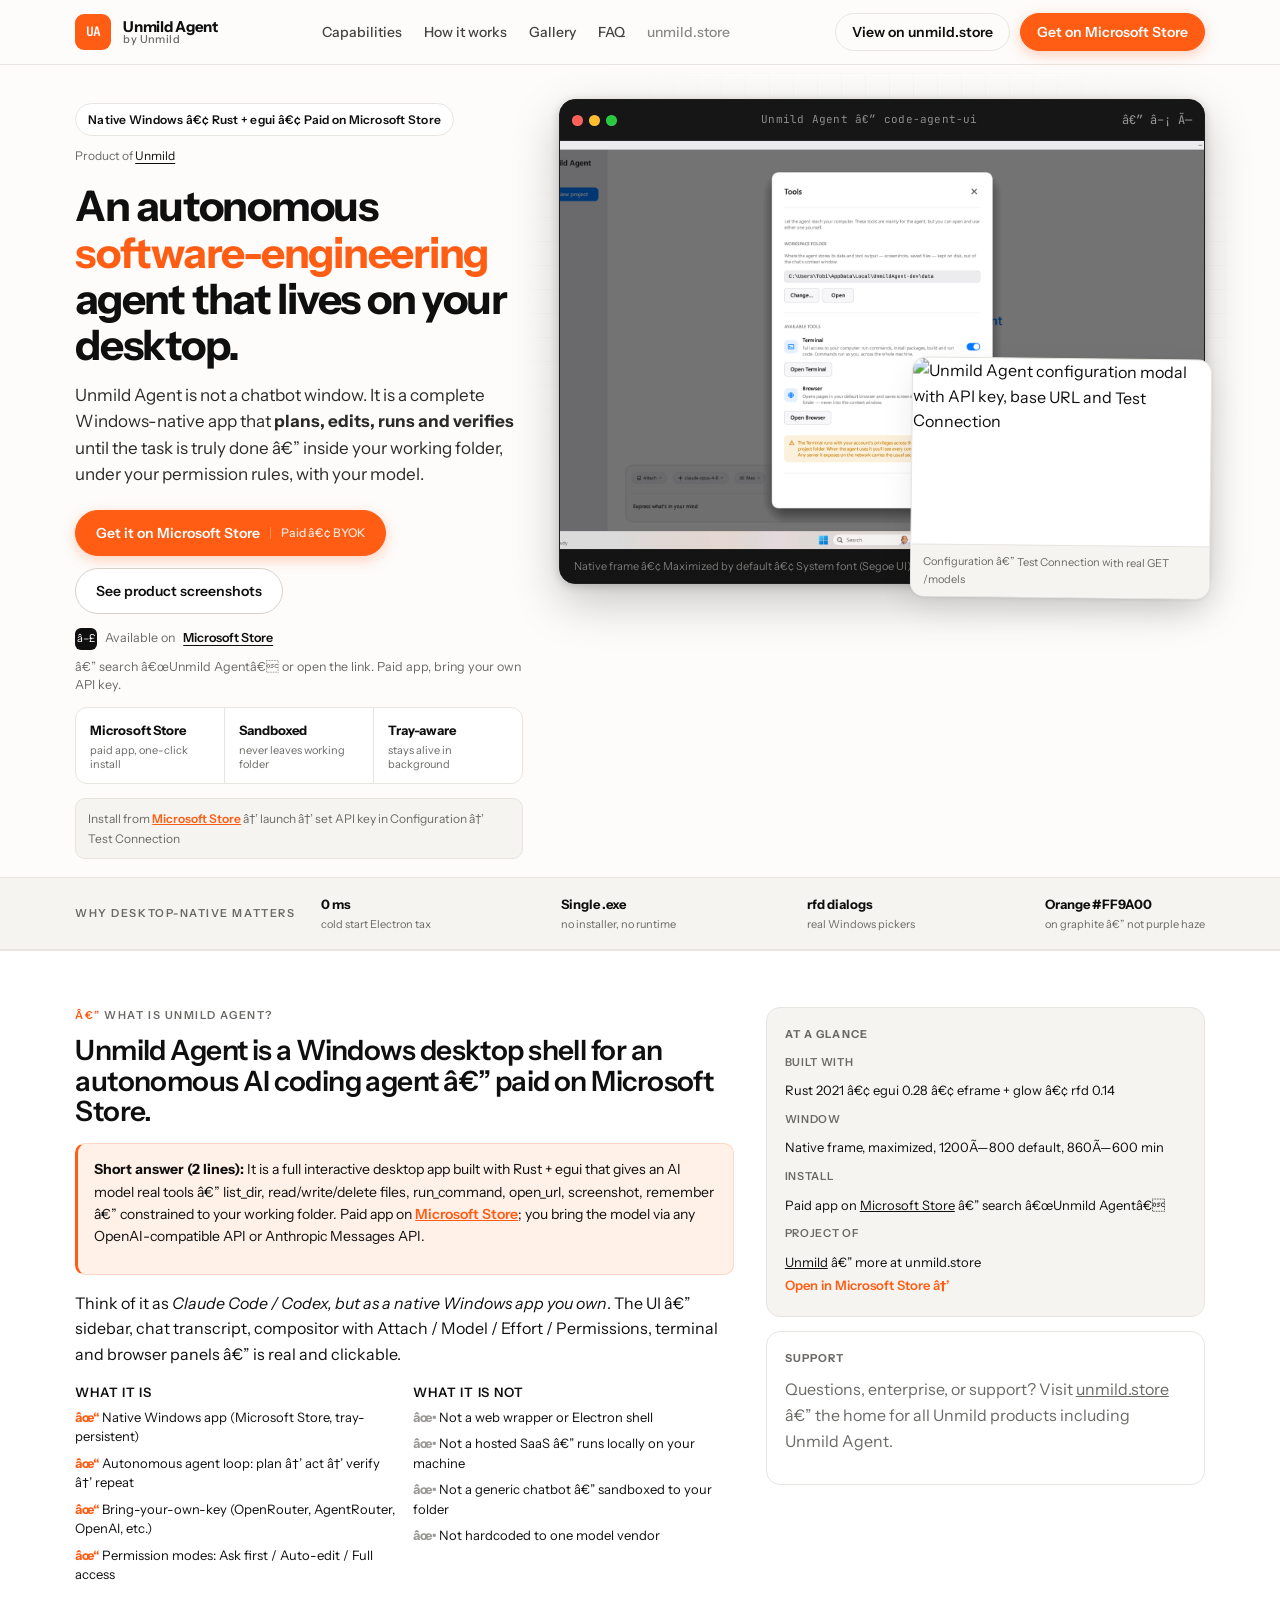
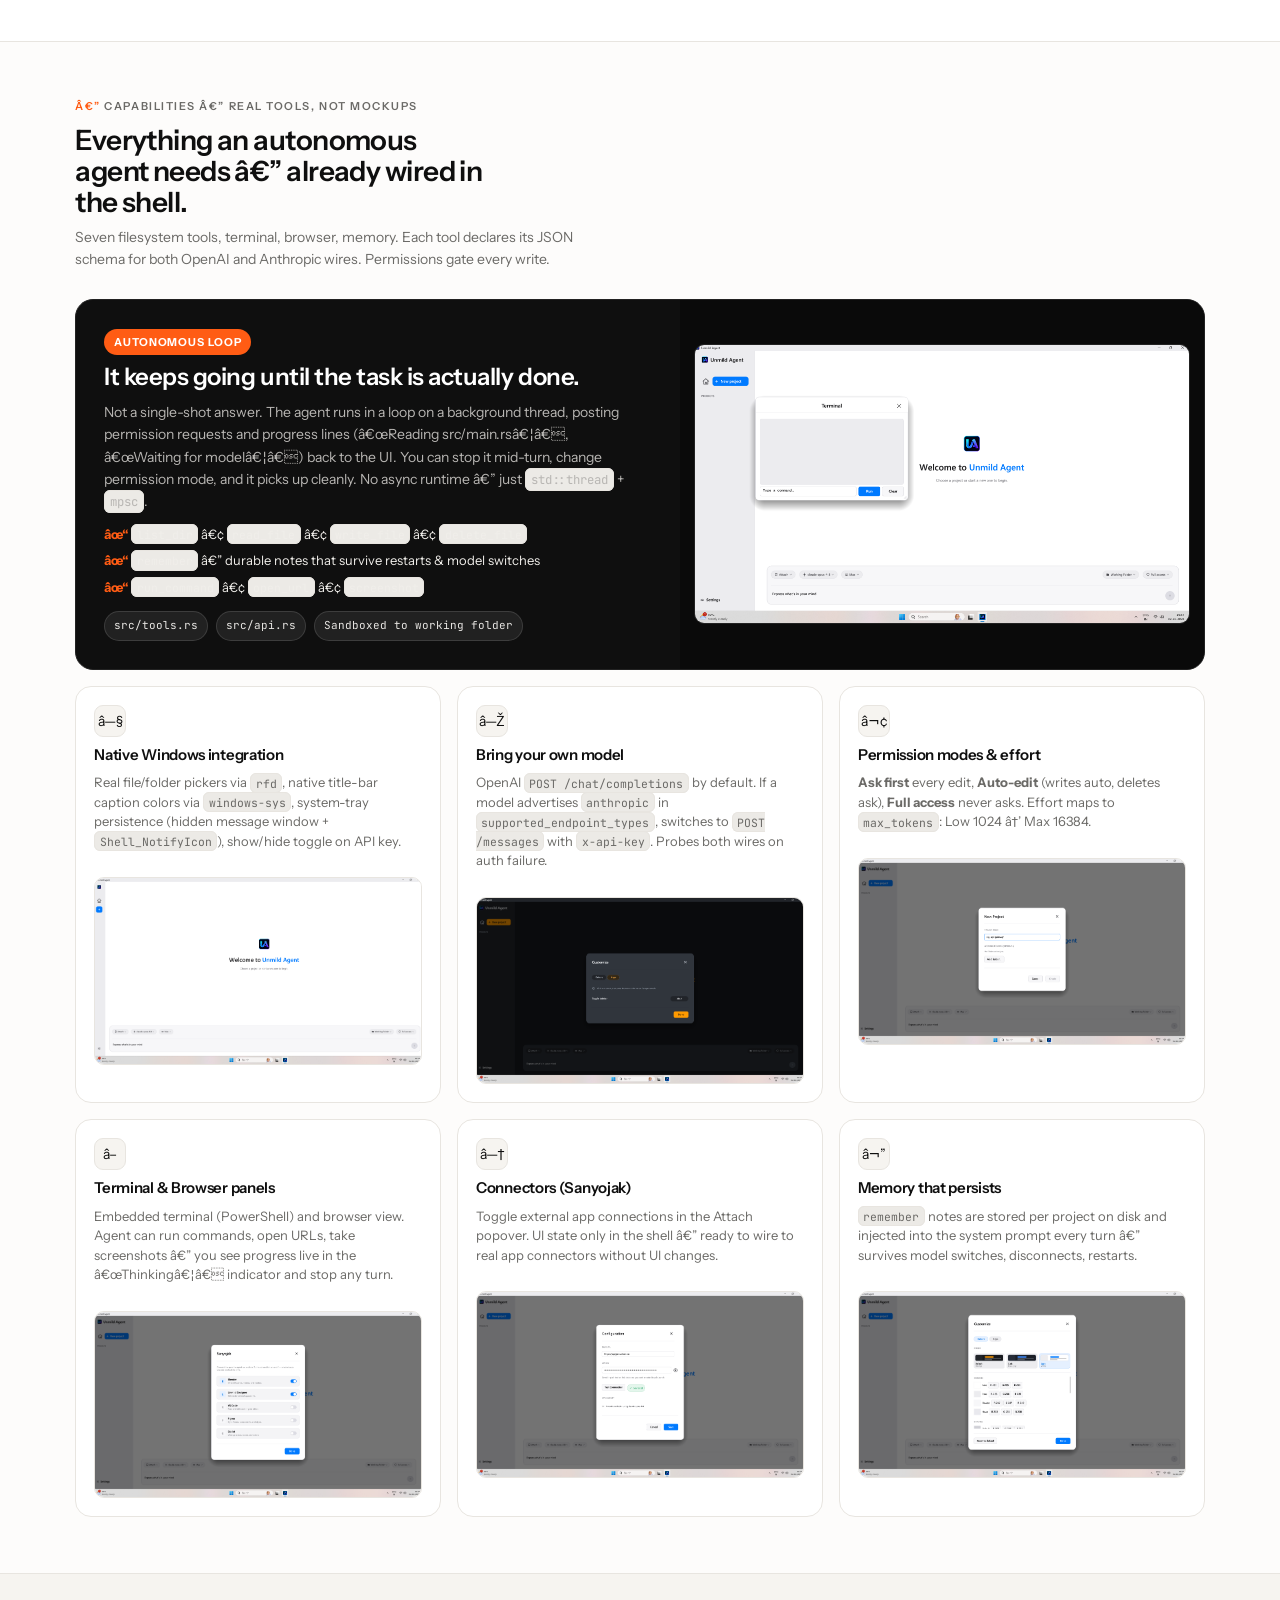
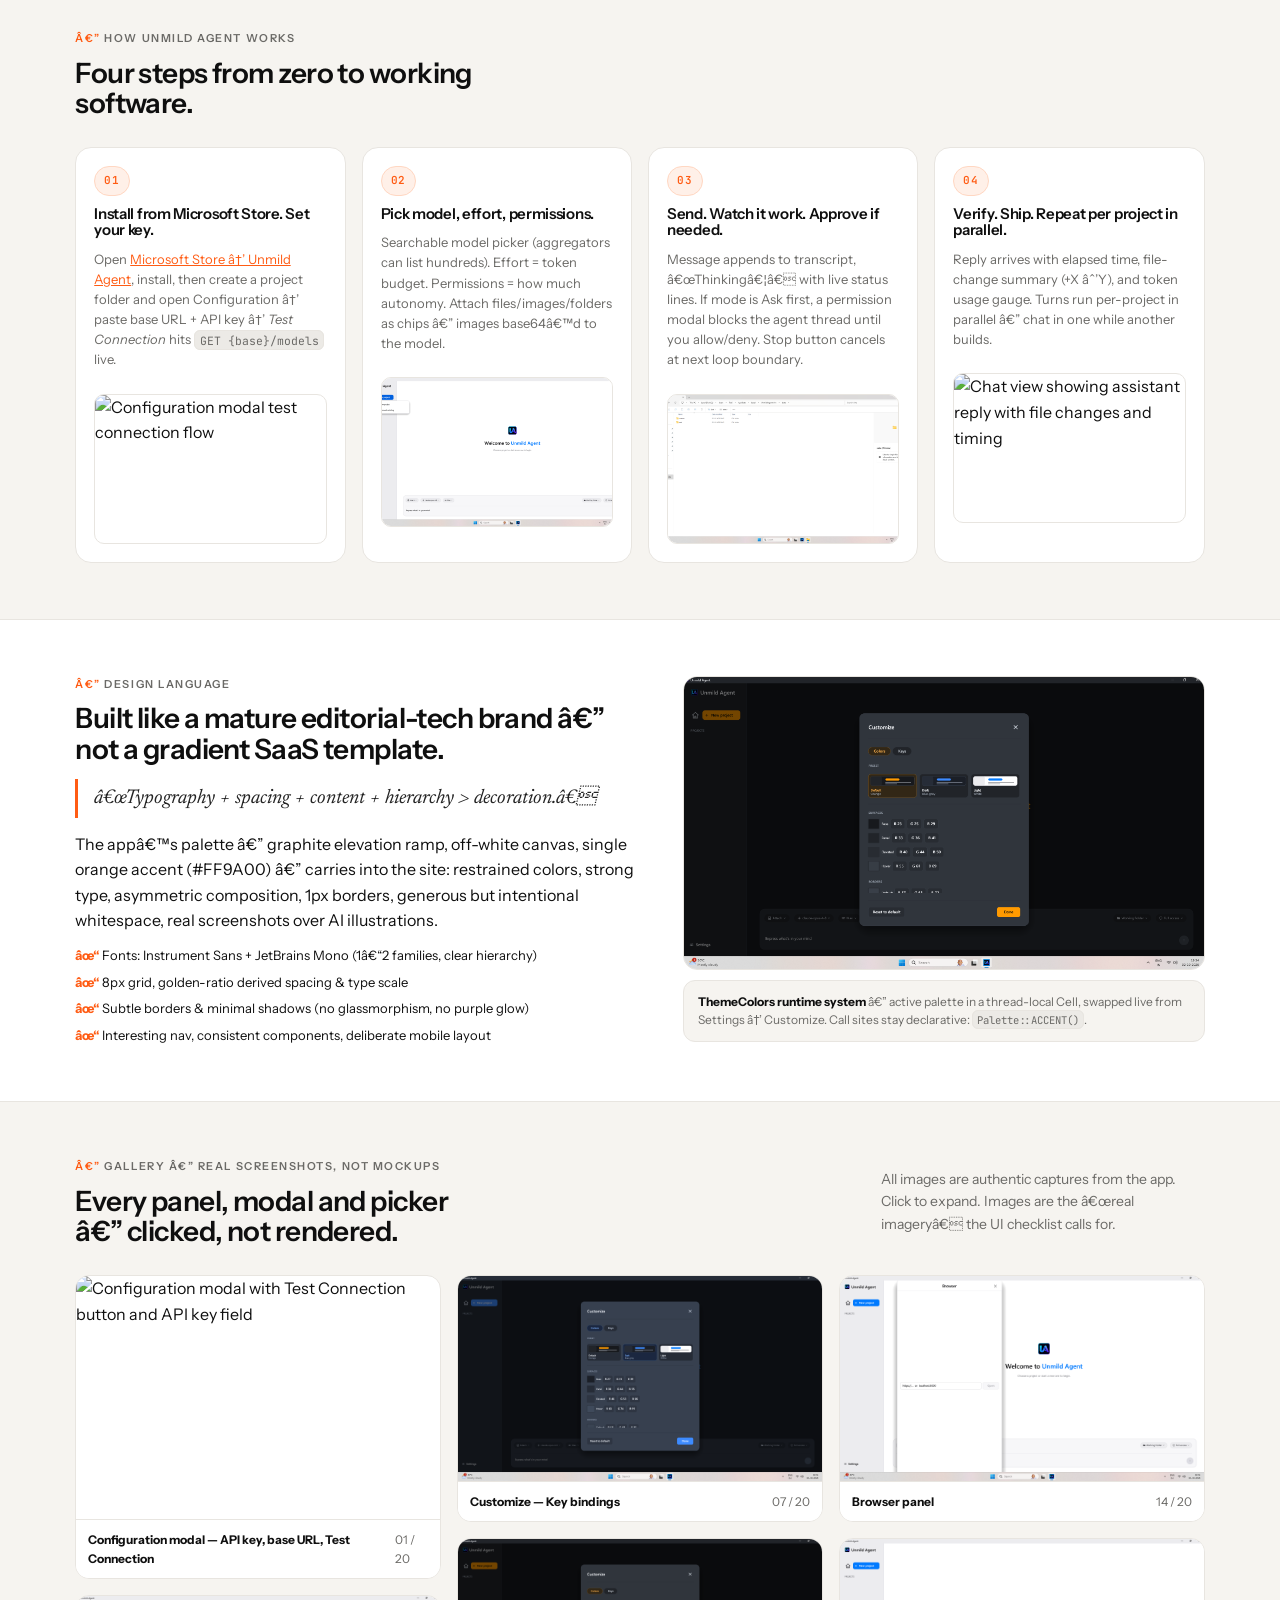
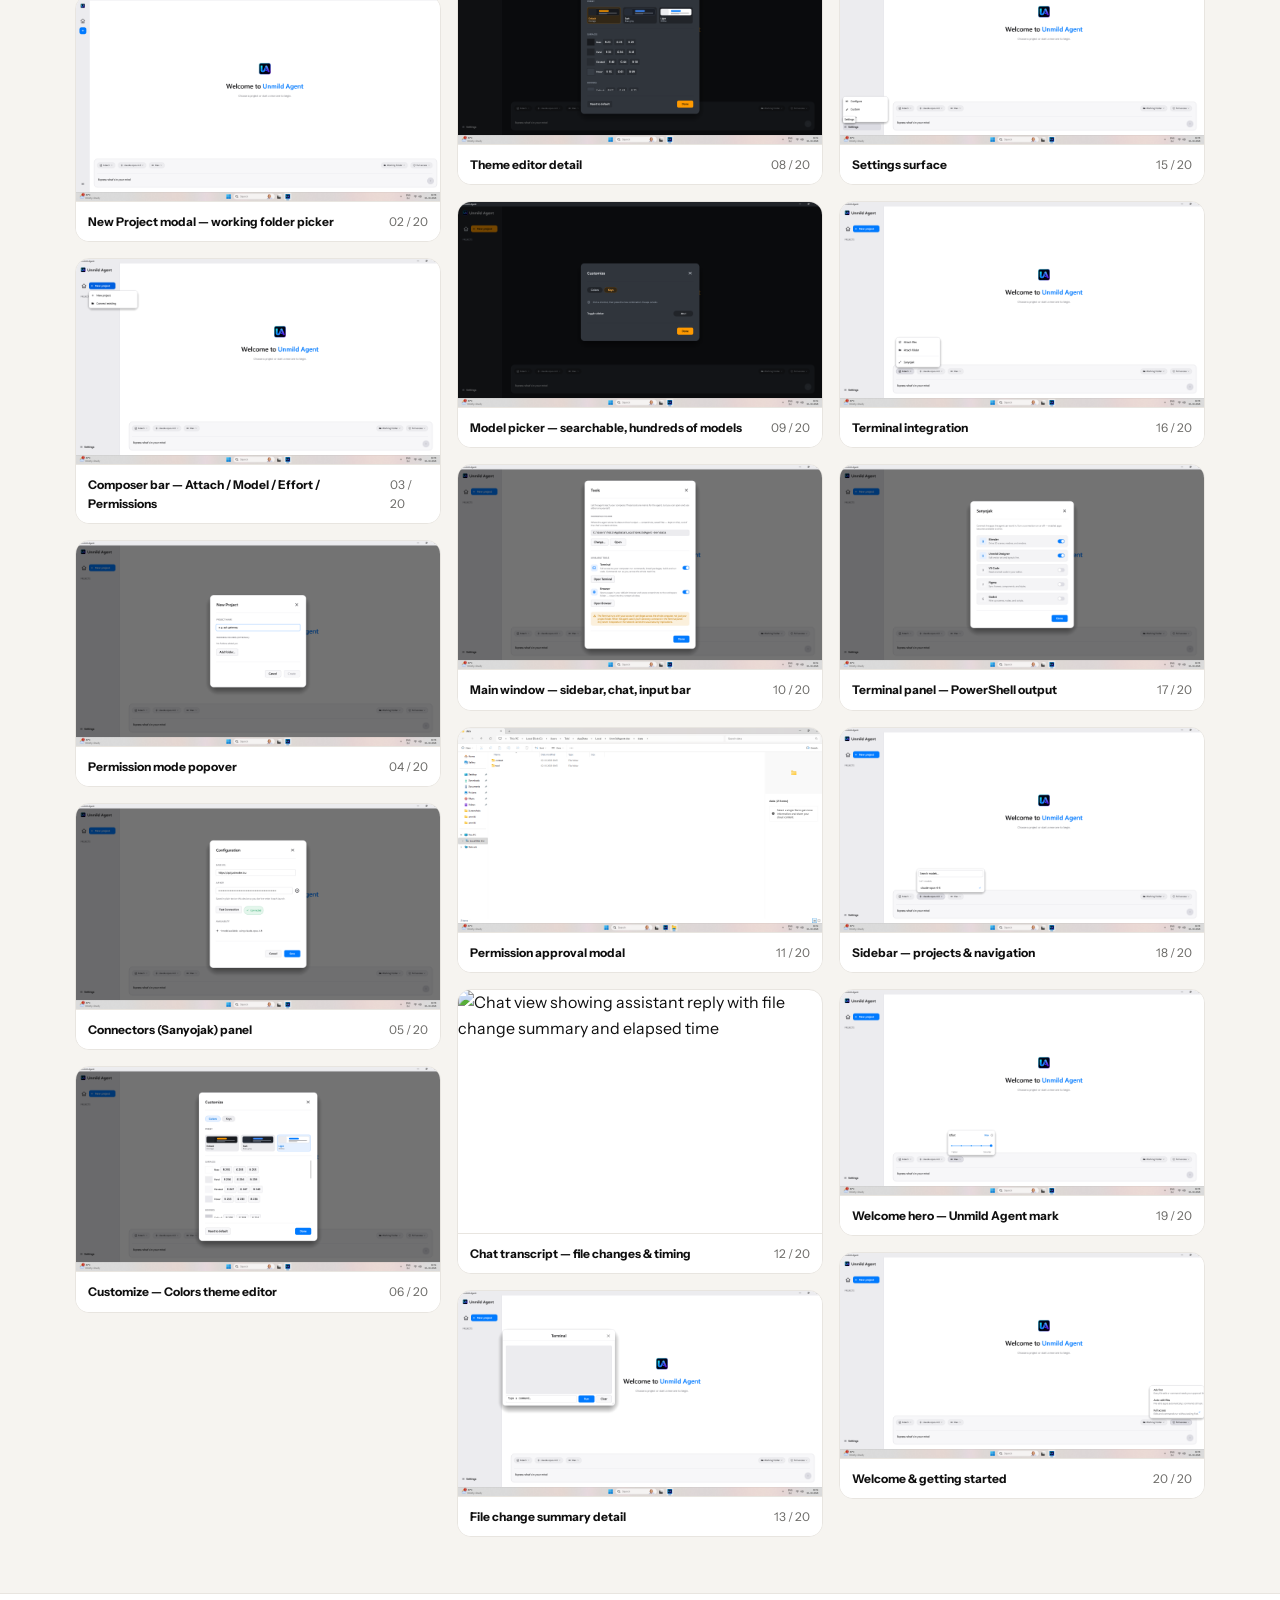
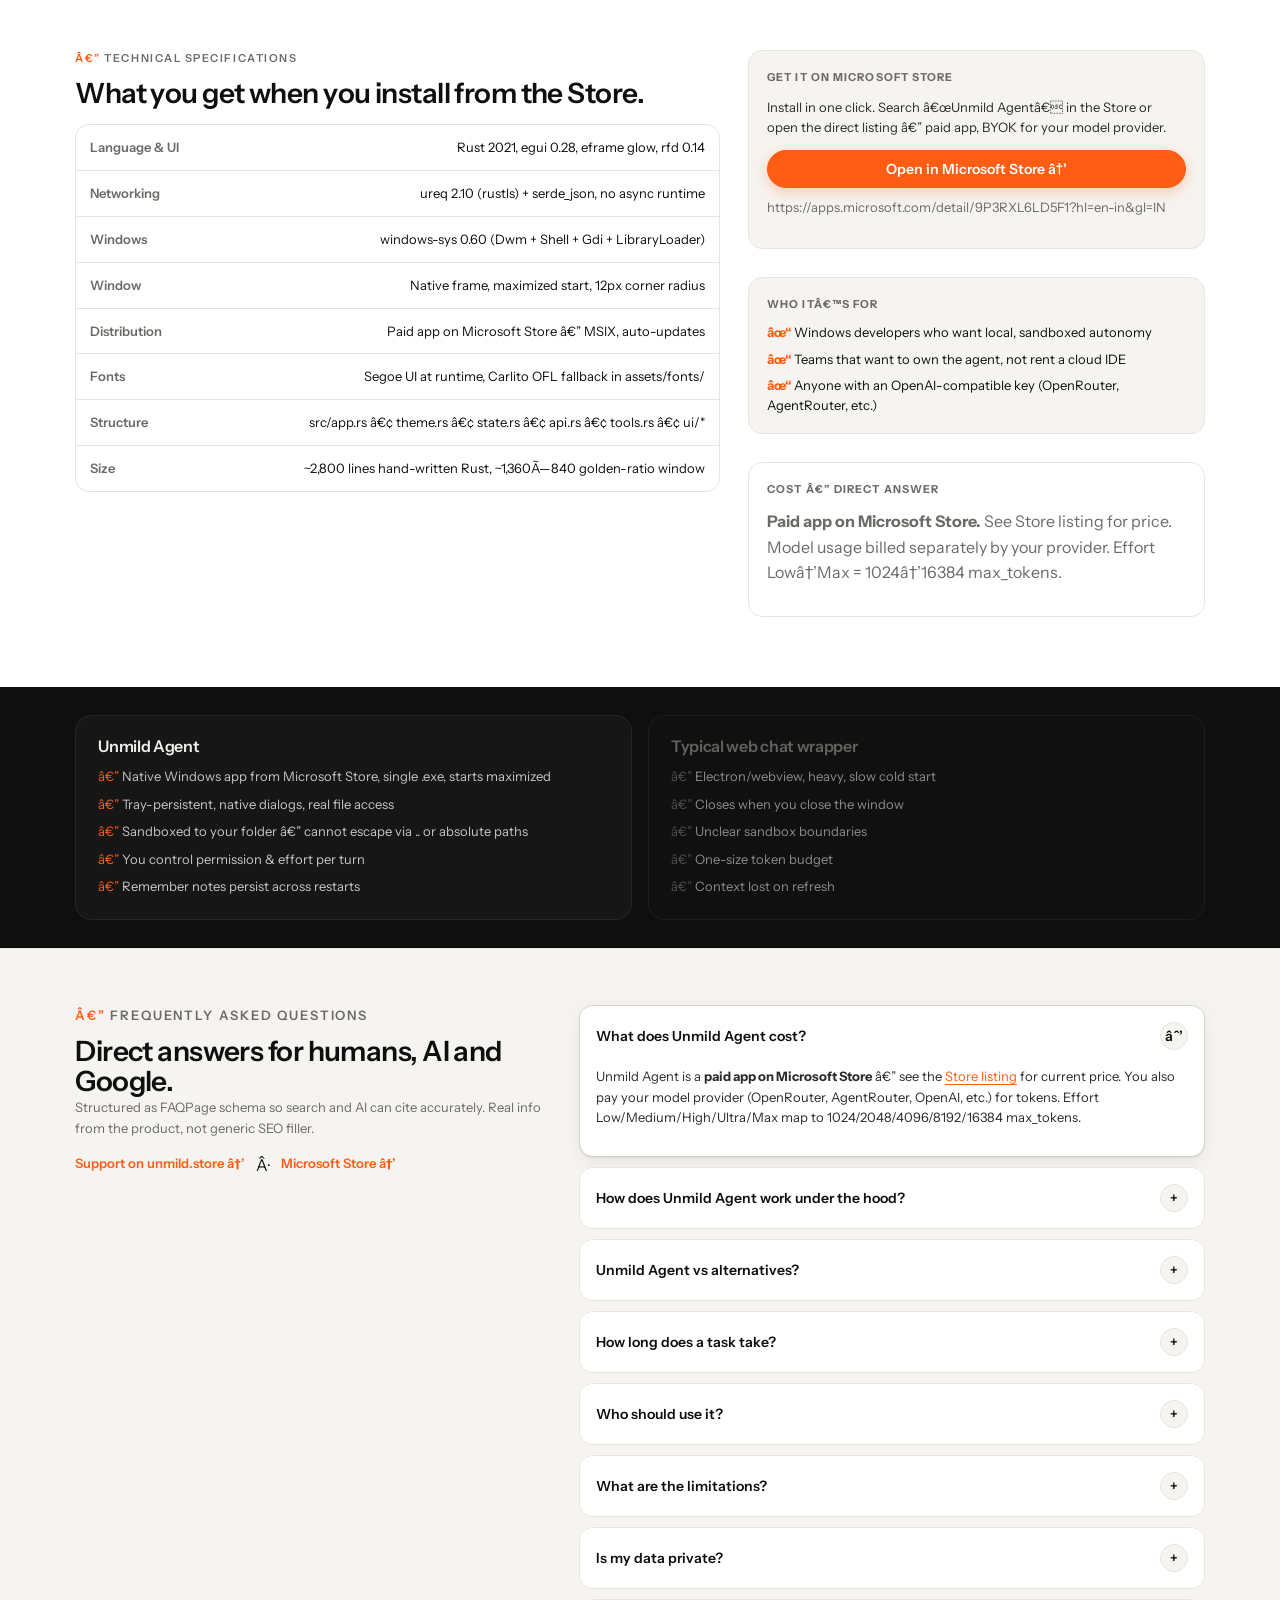
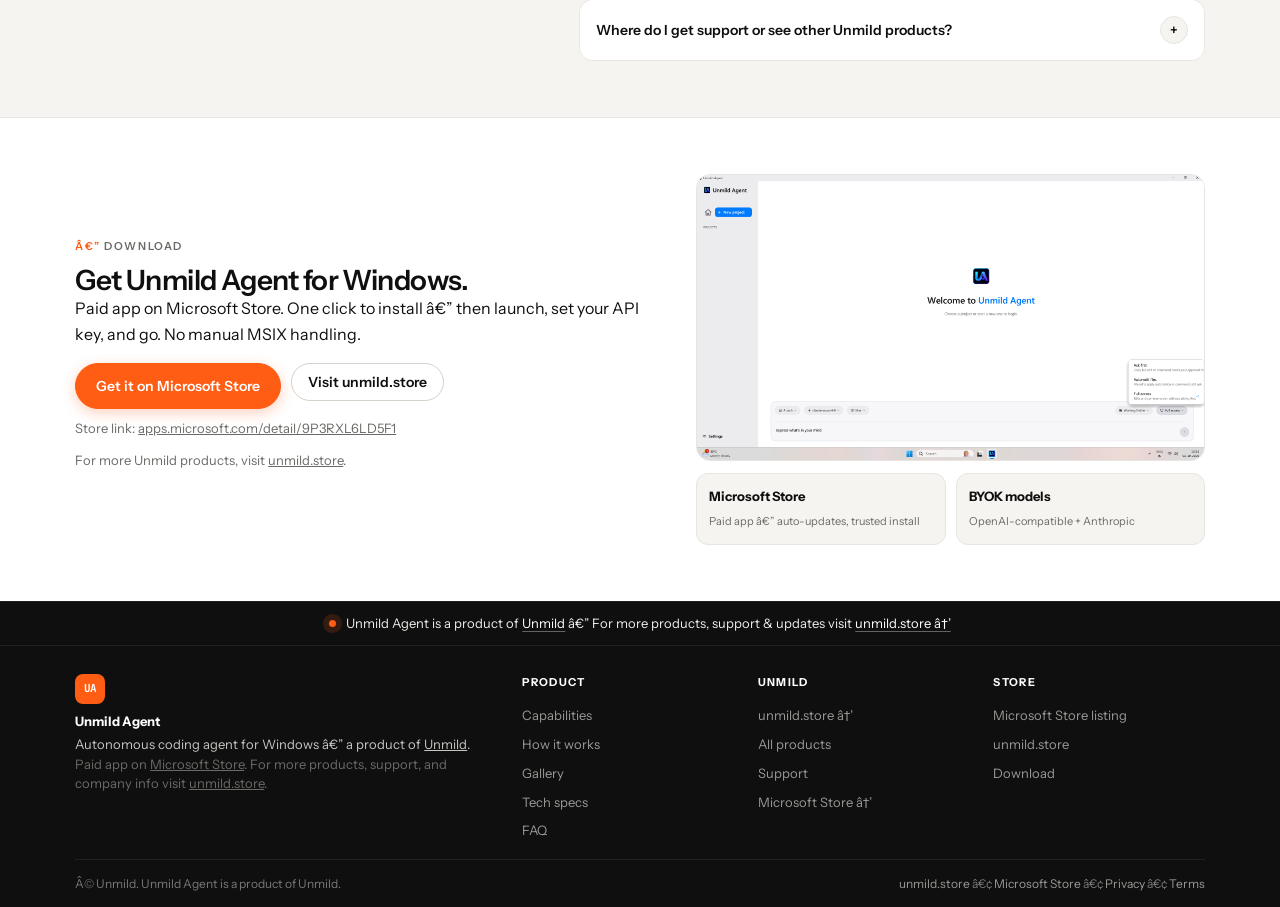
==== index.html @ 9cbe4d4f "Add files via upload" ====
﻿<!DOCTYPE html>
<html lang="en">
<head>
<meta charset="utf-8">
<meta name="viewport" content="width=device-width, initial-scale=1">
<title>Unmild Agent â€” Autonomous AI Coding Agent for Windows Desktop | Unmild</title>
<meta name="description" content="Unmild Agent is a paid autonomous software-engineering agent for Windows â€” a native Rust + egui desktop app that plans, edits files, runs commands and finishes work end-to-end. Available on Microsoft Store. Bring your own API key.">
<meta name="keywords" content="Unmild Agent, AI coding agent, autonomous agent, Windows desktop app, Rust egui, software engineering agent, Unmild, Microsoft Store">
<meta name="author" content="Unmild">
<meta name="robots" content="index, follow, max-image-preview:large">
<link rel="canonical" href="https://unmild.store/agent/">
<meta name="theme-color" content="#0f0f0f">
<meta property="og:type" content="website">
<meta property="og:url" content="https://unmild.store/agent/">
<meta property="og:title" content="Unmild Agent â€” Autonomous AI Coding Agent for Windows">
<meta property="og:description" content="Paid native Windows agent on Microsoft Store. Not a chatbot â€” owns tasks end-to-end: reads, edits, runs, verifies, until done. Built with Rust + egui.">
<meta property="og:image" content="assets/images/Screenshot (461).png">
<meta property="og:site_name" content="Unmild">
<meta name="twitter:card" content="summary_large_image">
<meta name="twitter:title" content="Unmild Agent â€” Autonomous Coding Agent for Windows">
<meta name="twitter:description" content="Paid native Rust desktop agent on Microsoft Store. File tools, terminal, browser automation. BYOK.">
<meta name="twitter:image" content="assets/images/Screenshot (461).png">
<link rel="preconnect" href="https://fonts.googleapis.com">
<link rel="preconnect" href="https://fonts.gstatic.com" crossorigin>
<link href="https://fonts.googleapis.com/css2?family=Instrument+Sans:wght@400;500;600;700&family=JetBrains+Mono:wght@400;500&family=Newsreader:opsz,wght@6..72,400;6..72,500&display=swap" rel="stylesheet">
<link rel="icon" href="data:image/svg+xml,<svg xmlns='http://www.w3.org/2000/svg' viewBox='0 0 32 32'><rect width='32' height='32' rx='7' fill='%23FF5C14'/><text x='50%' y='56%' dominant-baseline='middle' text-anchor='middle' font-family='monospace' font-weight='700' font-size='13' fill='white'>UA</text></svg>">
<link rel="stylesheet" href="assets/css/style.css">
<script type="application/ld+json">
{
  "@context":"https://schema.org",
  "@type":"Organization",
  "name":"Unmild",
  "url":"https://unmild.store",
  "logo":"https://unmild.store/logo.png",
  "sameAs":["https://unmild.store"]
}
</script>
<script type="application/ld+json">
{
  "@context":"https://schema.org",
  "@type":"SoftwareApplication",
  "name":"Unmild Agent",
  "operatingSystem":"Windows",
  "applicationCategory":"DeveloperApplication",
  "description":"Autonomous software-engineering agent for Windows â€” native Rust + egui desktop app. Available as a paid app on Microsoft Store. Edits files, runs commands, controls browser and terminal, with permission modes and memory.",
  "url":"https://unmild.store/agent/",
  "installUrl":"https://apps.microsoft.com/detail/9P3RXL6LD5F1?hl=en-in&gl=IN&ocid=pdpshare",
  "author":{"@type":"Organization","name":"Unmild","url":"https://unmild.store"},
  "offers":{"@type":"Offer","availability":"https://schema.org/InStock","priceCurrency":"INR","url":"https://apps.microsoft.com/detail/9P3RXL6LD5F1?hl=en-in&gl=IN&ocid=pdpshare","seller":{"@type":"Organization","name":"Microsoft Store"},"description":"Paid app on Microsoft Store â€” bring your own API key for model usage"},
  "softwareVersion":"0.1.0",
  "screenshot":"https://unmild.store/agent/assets/images/Screenshot%20(461).png"
}
</script>
<script type="application/ld+json">
{
  "@context":"https://schema.org",
  "@type":"FAQPage",
  "mainEntity":[
    {"@type":"Question","name":"What is Unmild Agent?","acceptedAnswer":{"@type":"Answer","text":"Unmild Agent is a native Windows desktop application built with Rust + egui â€” a paid product by Unmild available on Microsoft Store. It is an autonomous AI coding agent that can list, read, write and delete files, run shell commands, automate a browser, remember project notes, and work through tasks end-to-end without you baby-sitting each step."}},
    {"@type":"Question","name":"How does Unmild Agent work?","acceptedAnswer":{"@type":"Answer","text":"You install it from Microsoft Store, point it at a working folder, pick a model (OpenAI-compatible or Anthropic Messages API), choose a permission mode and effort level. The agent then plans, uses its filesystem, terminal and browser tools inside the folder sandbox, asks for permission when required, and iterates until the task is verified and complete."}},
    {"@type":"Question","name":"How much does Unmild Agent cost?","acceptedAnswer":{"@type":"Answer","text":"Unmild Agent is a paid app available on Microsoft Store at https://apps.microsoft.com/detail/9P3RXL6LD5F1?hl=en-in&gl=IN&ocid=pdpshare. You also supply your own API key from providers like OpenRouter, AgentRouter, or OpenAI â€” model costs are your normal usage and the effort level controls max_tokens (1024 to 16384)."}},
    {"@type":"Question","name":"Who should use Unmild Agent?","acceptedAnswer":{"@type":"Answer","text":"Windows developers who want a local, fast, private agent that works directly on their codebase â€” no Electron, no cloud IDE. Ideal if you prefer a native app with real file dialogs, system tray persistence, and full control over permissions."}},
    {"@type":"Question","name":"What are the limitations?","acceptedAnswer":{"@type":"Answer","text":"It runs on Windows and is sandboxed to your chosen working folders. It will not reach outside those folders, and network calls only go to your configured API base URL. You need a valid API key for a supported model."}}
  ]
}
</script>
<script type="application/ld+json">
{
  "@context":"https://schema.org",
  "@type":"BreadcrumbList",
  "itemListElement":[
    {"@type":"ListItem","position":1,"name":"Unmild","item":"https://unmild.store"},
    {"@type":"ListItem","position":2,"name":"Unmild Agent","item":"https://unmild.store/agent/"}
  ]
}
</script>
</head>
<body>
<header class="site-header" id="header">
  <div class="wrap header-inner">
    <a href="#" class="brand" aria-label="Unmild Agent home">
      <span class="brand-mark">UA</span>
      <span class="brand-text">
        <strong>Unmild Agent</strong>
        <em>by Unmild</em>
      </span>
    </a>
    <nav class="nav-desktop" aria-label="Primary">
      <a href="#capabilities">Capabilities</a>
      <a href="#how-it-works">How it works</a>
      <a href="#gallery">Gallery</a>
      <a href="#faq">FAQ</a>
      <a href="https://unmild.store" target="_blank" rel="noopener" class="nav-muted">unmild.store</a>
    </nav>
    <div class="header-actions">
      <a href="https://unmild.store" target="_blank" rel="noopener" class="btn btn-ghost hide-mobile">View on unmild.store</a>
      <a href="https://apps.microsoft.com/detail/9P3RXL6LD5F1?hl=en-in&gl=IN&ocid=pdpshare" target="_blank" rel="noopener" class="btn btn-primary">Get on Microsoft Store</a>
      <button class="nav-toggle" id="navToggle" aria-label="Open menu" aria-expanded="false">
        <span></span><span></span><span></span>
      </button>
    </div>
  </div>
  <div class="nav-mobile" id="navMobile">
    <a href="#capabilities">Capabilities</a>
    <a href="#how-it-works">How it works</a>
    <a href="#gallery">Gallery</a>
    <a href="#faq">FAQ</a>
    <a href="https://apps.microsoft.com/detail/9P3RXL6LD5F1?hl=en-in&gl=IN&ocid=pdpshare" target="_blank" rel="noopener">Get on Microsoft Store â†’</a>
    <a href="https://unmild.store" target="_blank" rel="noopener">Visit unmild.store â†’</a>
  </div>
</header>
<main>
<section class="hero">
  <div class="wrap hero-grid">
    <div class="hero-copy">
      <div class="eyebrow">
        <span class="pill">Native Windows â€¢ Rust + egui â€¢ Paid on Microsoft Store</span>
        <span class="eyebrow-sub">Product of <a href="https://unmild.store" target="_blank" rel="noopener">Unmild</a></span>
      </div>
      <h1>An autonomous <br><span class="accent">software-engineering</span> agent that lives on your desktop.</h1>
      <p class="lede">Unmild Agent is not a chatbot window. It is a complete Windows-native app that <strong>plans, edits, runs and verifies</strong> until the task is truly done â€” inside your working folder, under your permission rules, with your model.</p>
      <div class="hero-cta">
        <a href="https://apps.microsoft.com/detail/9P3RXL6LD5F1?hl=en-in&gl=IN&ocid=pdpshare" target="_blank" rel="noopener" class="btn btn-primary btn-lg">Get it on Microsoft Store <span class="btn-sub">Paid â€¢ BYOK</span></a>
        <a href="#gallery" class="btn btn-outline btn-lg">See product screenshots</a>
      </div>
      <p class="hero-store-note"><span class="store-badge">â–£</span> Available on <a href="https://apps.microsoft.com/detail/9P3RXL6LD5F1?hl=en-in&gl=IN&ocid=pdpshare" target="_blank" rel="noopener">Microsoft Store</a> â€” search â€œUnmild Agentâ€ or open the link. Paid app, bring your own API key.</p>
      <div class="hero-meta">
        <div class="meta-item"><strong>Microsoft Store</strong><span>paid app, one-click install</span></div>
        <div class="meta-sep"></div>
        <div class="meta-item"><strong>Sandboxed</strong><span>never leaves working folder</span></div>
        <div class="meta-sep"></div>
        <div class="meta-item"><strong>Tray-aware</strong><span>stays alive in background</span></div>
      </div>
      <div class="hero-note">
        <span>Install from <a href="https://apps.microsoft.com/detail/9P3RXL6LD5F1?hl=en-in&gl=IN&ocid=pdpshare" target="_blank" rel="noopener">Microsoft Store</a> â†’ launch â†’ set API key in Configuration â†’ Test Connection</span>
      </div>
    </div>
    <div class="hero-visual">
      <div class="window-frame">
        <div class="window-bar">
          <span class="dots"><i></i><i></i><i></i></span>
          <span class="window-title">Unmild Agent â€” code-agent-ui</span>
          <span class="window-actions"><span class="mono">â€” â–¡ Ã—</span></span>
        </div>
        <div class="window-body">
          <img src="assets/images/Screenshot (461).png" alt="Unmild Agent main window showing project sidebar, chat transcript and input bar" width="920" height="580" loading="eager" fetchpriority="high">
        </div>
        <div class="window-caption"><span class="caption-label">Native frame â€¢ Maximized by default â€¢ System font (Segoe UI) + Carlito fallback</span></div>
      </div>
      <div class="floating-card">
        <img src="assets/images/Screenshot (452).png" alt="Unmild Agent configuration modal with API key, base URL and Test Connection" width="360" height="230" loading="lazy">
        <div class="floating-card-label">Configuration â€” Test Connection with real GET /models</div>
      </div>
      <div class="hero-bg-grid" aria-hidden="true"></div>
    </div>
  </div>
</section>
<section class="trust">
  <div class="wrap trust-inner">
    <p class="trust-label">Why desktop-native matters</p>
    <div class="trust-grid">
      <div class="trust-item"><strong>0 ms</strong><span>cold start Electron tax</span></div>
      <div class="trust-item"><strong>Single .exe</strong><span>no installer, no runtime</span></div>
      <div class="trust-item"><strong>rfd dialogs</strong><span>real Windows pickers</span></div>
      <div class="trust-item"><strong>Orange #FF9A00</strong><span>on graphite â€” not purple haze</span></div>
    </div>
  </div>
</section>
<section class="section answer" id="what-is">
  <div class="wrap">
    <div class="answer-grid">
      <div class="answer-main">
        <p class="kicker">What is Unmild Agent?</p>
        <h2>Unmild Agent is a Windows desktop shell for an autonomous AI coding agent â€” paid on Microsoft Store.</h2>
        <div class="direct-answer">
          <p><strong>Short answer (2 lines):</strong> It is a full interactive desktop app built with Rust + egui that gives an AI model real tools â€” list_dir, read/write/delete files, run_command, open_url, screenshot, remember â€” constrained to your working folder. Paid app on <a href="https://apps.microsoft.com/detail/9P3RXL6LD5F1?hl=en-in&gl=IN&ocid=pdpshare" target="_blank" rel="noopener">Microsoft Store</a>; you bring the model via any OpenAI-compatible API or Anthropic Messages API.</p>
        </div>
        <p>Think of it as <em>Claude Code / Codex, but as a native Windows app you own</em>. The UI â€” sidebar, chat transcript, compositor with Attach / Model / Effort / Permissions, terminal and browser panels â€” is real and clickable.</p>
        <div class="answer-cols">
          <div>
            <h3>What it is</h3>
            <ul class="check-list">
              <li>Native Windows app (Microsoft Store, tray-persistent)</li>
              <li>Autonomous agent loop: plan â†’ act â†’ verify â†’ repeat</li>
              <li>Bring-your-own-key (OpenRouter, AgentRouter, OpenAI, etc.)</li>
              <li>Permission modes: Ask first / Auto-edit / Full access</li>
            </ul>
          </div>
          <div>
            <h3>What it is not</h3>
            <ul class="x-list">
              <li>Not a web wrapper or Electron shell</li>
              <li>Not a hosted SaaS â€” runs locally on your machine</li>
              <li>Not a generic chatbot â€” sandboxed to your folder</li>
              <li>Not hardcoded to one model vendor</li>
            </ul>
          </div>
        </div>
      </div>
      <aside class="answer-side">
        <div class="side-card">
          <p class="side-kicker">At a glance</p>
          <dl>
            <dt>Built with</dt><dd>Rust 2021 â€¢ egui 0.28 â€¢ eframe + glow â€¢ rfd 0.14</dd>
            <dt>Window</dt><dd>Native frame, maximized, 1200Ã—800 default, 860Ã—600 min</dd>
            <dt>Install</dt><dd>Paid app on <a href="https://apps.microsoft.com/detail/9P3RXL6LD5F1?hl=en-in&gl=IN&ocid=pdpshare" target="_blank" rel="noopener">Microsoft Store</a> â€” search â€œUnmild Agentâ€</dd>
            <dt>Project of</dt><dd><a href="https://unmild.store" target="_blank" rel="noopener">Unmild</a> â€” more at unmild.store</dd>
          </dl>
          <a href="https://apps.microsoft.com/detail/9P3RXL6LD5F1?hl=en-in&gl=IN&ocid=pdpshare" target="_blank" rel="noopener" class="link-arrow">Open in Microsoft Store â†’</a>
        </div>
        <div class="side-card muted">
          <p class="side-kicker">Support</p>
          <p>Questions, enterprise, or support? Visit <a href="https://unmild.store" target="_blank" rel="noopener">unmild.store</a> â€” the home for all Unmild products including Unmild Agent.</p>
        </div>
      </aside>
    </div>
  </div>
</section>
<section class="section capabilities" id="capabilities">
  <div class="wrap">
    <div class="section-head">
      <p class="kicker">Capabilities â€” real tools, not mockups</p>
      <h2>Everything an autonomous agent needs â€” already wired in the shell.</h2>
      <p class="section-sub">Seven filesystem tools, terminal, browser, memory. Each tool declares its JSON schema for both OpenAI and Anthropic wires. Permissions gate every write.</p>
    </div>
    <div class="cap-featured">
      <div class="cap-featured-text">
        <span class="badge">Autonomous loop</span>
        <h3>It keeps going until the task is actually done.</h3>
        <p>Not a single-shot answer. The agent runs in a loop on a background thread, posting permission requests and progress lines (â€œReading src/main.rsâ€¦â€, â€œWaiting for modelâ€¦â€) back to the UI. You can stop it mid-turn, change permission mode, and it picks up cleanly. No async runtime â€” just <code>std::thread</code> + <code>mpsc</code>.</p>
        <ul class="check-list">
          <li><code>list_dir</code> â€¢ <code>read_file</code> â€¢ <code>write_file</code> â€¢ <code>delete_file</code></li>
          <li><code>remember</code> â€” durable notes that survive restarts &amp; model switches</li>
          <li><code>run_command</code> â€¢ <code>open_url</code> â€¢ <code>screenshot</code></li>
        </ul>
        <div class="cap-meta">
          <span class="mono-tag">src/tools.rs</span>
          <span class="mono-tag">src/api.rs</span>
          <span class="mono-tag">Sandboxed to working folder</span>
        </div>
      </div>
      <div class="cap-featured-visual">
        <img src="assets/images/Screenshot (464).png" alt="Chat transcript showing file change summary and code block" width="560" height="380" loading="lazy">
      </div>
    </div>
    <div class="cap-grid">
      <article class="cap-card">
        <div class="cap-icon">â—§</div>
        <h3>Native Windows integration</h3>
        <p>Real file/folder pickers via <code>rfd</code>, native title-bar caption colors via <code>windows-sys</code>, system-tray persistence (hidden message window + <code>Shell_NotifyIcon</code>), show/hide toggle on API key.</p>
        <img src="assets/images/Screenshot (453).png" alt="New Project modal with working folder picker" width="520" height="280" loading="lazy">
      </article>
      <article class="cap-card">
        <div class="cap-icon">â—Ž</div>
        <h3>Bring your own model</h3>
        <p>OpenAI <code>POST /chat/completions</code> by default. If a model advertises <code>anthropic</code> in <code>supported_endpoint_types</code>, switches to <code>POST /messages</code> with <code>x-api-key</code>. Probes both wires on auth failure.</p>
        <img src="assets/images/Screenshot (460).png" alt="Model picker dropdown with search filtering hundreds of models" width="520" height="280" loading="lazy">
      </article>
      <article class="cap-card">
        <div class="cap-icon">â¬¢</div>
        <h3>Permission modes &amp; effort</h3>
        <p><strong>Ask first</strong> every edit, <strong>Auto-edit</strong> (writes auto, deletes ask), <strong>Full access</strong> never asks. Effort maps to <code>max_tokens</code>: Low 1024 â†’ Max 16384.</p>
        <img src="assets/images/Screenshot (455).png" alt="Permission mode popover with three options" width="520" height="280" loading="lazy">
      </article>
      <article class="cap-card">
        <div class="cap-icon">â–­</div>
        <h3>Terminal &amp; Browser panels</h3>
        <p>Embedded terminal (PowerShell) and browser view. Agent can run commands, open URLs, take screenshots â€” you see progress live in the â€œThinkingâ€¦â€ indicator and stop any turn.</p>
        <img src="assets/images/Screenshot (468).png" alt="Terminal panel showing command output" width="520" height="280" loading="lazy">
      </article>
      <article class="cap-card">
        <div class="cap-icon">â—†</div>
        <h3>Connectors (Sanyojak)</h3>
        <p>Toggle external app connections in the Attach popover. UI state only in the shell â€” ready to wire to real app connectors without UI changes.</p>
        <img src="assets/images/Screenshot (456).png" alt="Connectors panel with external app toggles" width="520" height="280" loading="lazy">
      </article>
      <article class="cap-card">
        <div class="cap-icon">â¬”</div>
        <h3>Memory that persists</h3>
        <p><code>remember</code> notes are stored per project on disk and injected into the system prompt every turn â€” survives model switches, disconnects, restarts.</p>
        <img src="assets/images/Screenshot (457).png" alt="Custom colors panel in settings" width="520" height="280" loading="lazy">
      </article>
    </div>
  </div>
</section>
<section class="section how" id="how-it-works">
  <div class="wrap">
    <div class="section-head">
      <p class="kicker">How Unmild Agent works</p>
      <h2>Four steps from zero to working software.</h2>
    </div>
    <div class="steps">
      <div class="step">
        <span class="step-n">01</span>
        <h3>Install from Microsoft Store. Set your key.</h3>
        <p>Open <a href="https://apps.microsoft.com/detail/9P3RXL6LD5F1?hl=en-in&gl=IN&ocid=pdpshare" target="_blank" rel="noopener">Microsoft Store â†’ Unmild Agent</a>, install, then create a project folder and open Configuration â†’ paste base URL + API key â†’ <em>Test Connection</em> hits <code>GET {base}/models</code> live.</p>
        <img src="assets/images/Screenshot (452).png" alt="Configuration modal test connection flow" width="480" height="300" loading="lazy">
      </div>
      <div class="step">
        <span class="step-n">02</span>
        <h3>Pick model, effort, permissions.</h3>
        <p>Searchable model picker (aggregators can list hundreds). Effort = token budget. Permissions = how much autonomy. Attach files/images/folders as chips â€” images base64â€™d to the model.</p>
        <img src="assets/images/Screenshot (454).png" alt="Composer bar with Attach, Model, Effort, Permissions popovers" width="480" height="300" loading="lazy">
      </div>
      <div class="step">
        <span class="step-n">03</span>
        <h3>Send. Watch it work. Approve if needed.</h3>
        <p>Message appends to transcript, â€œThinkingâ€¦â€ with live status lines. If mode is Ask first, a permission modal blocks the agent thread until you allow/deny. Stop button cancels at next loop boundary.</p>
        <img src="assets/images/Screenshot (462).png" alt="Permission modal asking to approve file edit" width="480" height="300" loading="lazy">
      </div>
      <div class="step">
        <span class="step-n">04</span>
        <h3>Verify. Ship. Repeat per project in parallel.</h3>
        <p>Reply arrives with elapsed time, file-change summary (+X âˆ’Y), and token usage gauge. Turns run per-project in parallel â€” chat in one while another builds.</p>
        <img src="assets/images/Screenshot (463).png" alt="Chat view showing assistant reply with file changes and timing" width="480" height="300" loading="lazy">
      </div>
    </div>
  </div>
</section>
<section class="section editorial">
  <div class="wrap editorial-grid">
    <div>
      <p class="kicker">Design language</p>
      <h2>Built like a mature editorial-tech brand â€” not a gradient SaaS template.</h2>
      <blockquote>â€œTypography + spacing + content + hierarchy > decoration.â€</blockquote>
      <p>The appâ€™s palette â€” graphite elevation ramp, off-white canvas, single orange accent (#FF9A00) â€” carries into the site: restrained colors, strong type, asymmetric composition, 1px borders, generous but intentional whitespace, real screenshots over AI illustrations.</p>
      <ul class="check-list">
        <li>Fonts: Instrument Sans + JetBrains Mono (1â€“2 families, clear hierarchy)</li>
        <li>8px grid, golden-ratio derived spacing &amp; type scale</li>
        <li>Subtle borders &amp; minimal shadows (no glassmorphism, no purple glow)</li>
        <li>Interesting nav, consistent components, deliberate mobile layout</li>
      </ul>
    </div>
    <div class="editorial-visual">
      <img src="assets/images/Screenshot (459).png" alt="Theme customization with color tokens" width="560" height="420" loading="lazy">
      <div class="editorial-caption"><strong>ThemeColors runtime system</strong> â€” active palette in a thread-local Cell, swapped live from Settings â†’ Customize. Call sites stay declarative: <code>Palette::ACCENT()</code>.</div>
    </div>
  </div>
</section>
<section class="section gallery" id="gallery">
  <div class="wrap">
    <div class="section-head row">
      <div>
        <p class="kicker">Gallery â€” real screenshots, not mockups</p>
        <h2>Every panel, modal and picker â€” clicked, not rendered.</h2>
      </div>
      <p class="section-sub narrow">All images are authentic captures from the app. Click to expand. Images are the â€œreal imageryâ€ the UI checklist calls for.</p>
    </div>
    <div class="masonry" id="masonry">
      <noscript><p>Screenshots are in <code>assets/images/</code>. Enable JavaScript for the lightbox gallery.</p></noscript>
    </div>
  </div>
</section>
<section class="section specs" id="specs">
  <div class="wrap">
    <div class="specs-grid">
      <div>
        <p class="kicker">Technical specifications</p>
        <h2>What you get when you install from the Store.</h2>
        <div class="spec-table">
          <div class="spec-row"><span>Language &amp; UI</span><span>Rust 2021, egui 0.28, eframe glow, rfd 0.14</span></div>
          <div class="spec-row"><span>Networking</span><span>ureq 2.10 (rustls) + serde_json, no async runtime</span></div>
          <div class="spec-row"><span>Windows</span><span>windows-sys 0.60 (Dwm + Shell + Gdi + LibraryLoader)</span></div>
          <div class="spec-row"><span>Window</span><span>Native frame, maximized start, 12px corner radius</span></div>
          <div class="spec-row"><span>Distribution</span><span>Paid app on Microsoft Store â€” MSIX, auto-updates</span></div>
          <div class="spec-row"><span>Fonts</span><span>Segoe UI at runtime, Carlito OFL fallback in assets/fonts/</span></div>
          <div class="spec-row"><span>Structure</span><span>src/app.rs â€¢ theme.rs â€¢ state.rs â€¢ api.rs â€¢ tools.rs â€¢ ui/*</span></div>
          <div class="spec-row"><span>Size</span><span>~2,800 lines hand-written Rust, ~1,360Ã—840 golden-ratio window</span></div>
        </div>
      </div>
      <div class="specs-side">
        <div class="side-card">
          <p class="side-kicker">Get it on Microsoft Store</p>
          <p style="font-size:13px; line-height:1.6; color:#2b2b2b; margin-bottom:12px">Install in one click. Search â€œUnmild Agentâ€ in the Store or open the direct listing â€” paid app, BYOK for your model provider.</p>
          <a href="https://apps.microsoft.com/detail/9P3RXL6LD5F1?hl=en-in&gl=IN&ocid=pdpshare" target="_blank" rel="noopener" class="btn btn-primary" style="width:100%">Open in Microsoft Store â†’</a>
          <p class="small muted" style="margin-top:10px; word-break:break-all">https://apps.microsoft.com/detail/9P3RXL6LD5F1?hl=en-in&gl=IN</p>
        </div>
        <div class="side-card">
          <p class="side-kicker">Who itâ€™s for</p>
          <ul class="check-list small">
            <li>Windows developers who want local, sandboxed autonomy</li>
            <li>Teams that want to own the agent, not rent a cloud IDE</li>
            <li>Anyone with an OpenAI-compatible key (OpenRouter, AgentRouter, etc.)</li>
          </ul>
        </div>
        <div class="side-card muted">
          <p class="side-kicker">Cost â€” direct answer</p>
          <p><strong>Paid app on Microsoft Store.</strong> See Store listing for price. Model usage billed separately by your provider. Effort Lowâ†’Max = 1024â†’16384 max_tokens.</p>
        </div>
      </div>
    </div>
  </div>
</section>
<section class="section compare">
  <div class="wrap">
    <div class="compare-grid">
      <div class="compare-card">
        <h3>Unmild Agent</h3>
        <ul>
          <li>Native Windows app from Microsoft Store, single .exe, starts maximized</li>
          <li>Tray-persistent, native dialogs, real file access</li>
          <li>Sandboxed to your folder â€” cannot escape via .. or absolute paths</li>
          <li>You control permission &amp; effort per turn</li>
          <li>Remember notes persist across restarts</li>
        </ul>
      </div>
      <div class="compare-card muted">
        <h3>Typical web chat wrapper</h3>
        <ul>
          <li>Electron/webview, heavy, slow cold start</li>
          <li>Closes when you close the window</li>
          <li>Unclear sandbox boundaries</li>
          <li>One-size token budget</li>
          <li>Context lost on refresh</li>
        </ul>
      </div>
    </div>
  </div>
</section>
<section class="section faq" id="faq">
  <div class="wrap faq-grid">
    <div class="faq-head">
      <p class="kicker">Frequently asked questions</p>
      <h2>Direct answers for humans, AI and Google.</h2>
      <p>Structured as FAQPage schema so search and AI can cite accurately. Real info from the product, not generic SEO filler.</p>
      <div class="faq-links"><a href="https://unmild.store" target="_blank" rel="noopener" class="link-arrow">Support on unmild.store â†’</a> &nbsp;Â·&nbsp; <a href="https://apps.microsoft.com/detail/9P3RXL6LD5F1?hl=en-in&gl=IN&ocid=pdpshare" target="_blank" rel="noopener" class="link-arrow">Microsoft Store â†’</a></div>
    </div>
    <div class="faq-list" id="faqList">
      <div class="faq-item open">
        <button class="faq-q" aria-expanded="true">What does Unmild Agent cost? <span class="faq-icon">âˆ’</span></button>
        <div class="faq-a"><p>Unmild Agent is a <strong>paid app on Microsoft Store</strong> â€” see the <a href="https://apps.microsoft.com/detail/9P3RXL6LD5F1?hl=en-in&gl=IN&ocid=pdpshare" target="_blank" rel="noopener">Store listing</a> for current price. You also pay your model provider (OpenRouter, AgentRouter, OpenAI, etc.) for tokens. Effort Low/Medium/High/Ultra/Max map to 1024/2048/4096/8192/16384 max_tokens.</p></div>
      </div>
      <div class="faq-item">
        <button class="faq-q" aria-expanded="false">How does Unmild Agent work under the hood? <span class="faq-icon">+</span></button>
        <div class="faq-a"><p>Each turn runs on a background thread. The model is called via <code>ureq</code> (blocking HTTP, rustls). Tool calls come back as JSON; the agent executes <code>list_dir</code>/<code>read_file</code>/<code>write_file</code>/etc. inside the sandbox, posts permission requests via <code>Approver</code> channels if needed, and loops until the model stops calling tools. <code>AppState::tick</code> drains progress, permission and reply channels once per frame.</p></div>
      </div>
      <div class="faq-item">
        <button class="faq-q" aria-expanded="false">Unmild Agent vs alternatives? <span class="faq-icon">+</span></button>
        <div class="faq-a"><p>Compared to cloud coding agents, Unmild Agent runs locally, natively, with real OS integration. No browser IDE, no Electron. You keep data in your folder; the only network calls are to your configured API base URL. Trade-off: Windows only, and you supply the model (no hosted intelligence).</p></div>
      </div>
      <div class="faq-item">
        <button class="faq-q" aria-expanded="false">How long does a task take? <span class="faq-icon">+</span></button>
        <div class="faq-a"><p>Seconds for small edits, minutes for multi-file refactors. Effort level bounds the reply budget: Low is fastest/cheapest, Max allows deep multi-step loops. You can Stop any turn and the thread bails at the next boundary.</p></div>
      </div>
      <div class="faq-item">
        <button class="faq-q" aria-expanded="false">Who should use it? <span class="faq-icon">+</span></button>
        <div class="faq-a"><p>Windows developers who want an agent that owns the working folder end-to-end, with transparent permissions and durable memory (<code>remember</code>). If you prefer local control over a cloud IDE, this is for you.</p></div>
      </div>
      <div class="faq-item">
        <button class="faq-q" aria-expanded="false">What are the limitations? <span class="faq-icon">+</span></button>
        <div class="faq-a"><p>Windows-only desktop. Sandboxed filesystem (no access outside working folder). No streaming UI yet (non-streaming chat completions). You must provide a valid API key and reachable base URL. <code>Test Connection</code> is the only live network probe until chat.</p></div>
      </div>
      <div class="faq-item">
        <button class="faq-q" aria-expanded="false">Is my data private? <span class="faq-icon">+</span></button>
        <div class="faq-a"><p>The app runs locally; file content only leaves your machine inside API calls to the provider you configured. Notes via <code>remember</code> are stored locally per project, not in a cloud.</p></div>
      </div>
      <div class="faq-item">
        <button class="faq-q" aria-expanded="false">Where do I get support or see other Unmild products? <span class="faq-icon">+</span></button>
        <div class="faq-a"><p>Visit <a href="https://unmild.store" target="_blank" rel="noopener">unmild.store</a> â€” the home for all Unmild products, documentation, and support. Unmild Agent is one product in the Unmild family. For the app listing, see <a href="https://apps.microsoft.com/detail/9P3RXL6LD5F1?hl=en-in&gl=IN&ocid=pdpshare" target="_blank" rel="noopener">Microsoft Store</a>.</p></div>
      </div>
    </div>
  </div>
</section>
<section class="section cta" id="download">
  <div class="wrap cta-inner">
    <div class="cta-copy">
      <p class="kicker">Download</p>
      <h2>Get Unmild Agent for Windows.</h2>
      <p>Paid app on Microsoft Store. One click to install â€” then launch, set your API key, and go. No manual MSIX handling.</p>
      <div class="cta-actions">
        <a href="https://apps.microsoft.com/detail/9P3RXL6LD5F1?hl=en-in&gl=IN&ocid=pdpshare" target="_blank" rel="noopener" class="btn btn-primary btn-lg">Get it on Microsoft Store</a>
        <a href="https://unmild.store" target="_blank" rel="noopener" class="btn btn-outline">Visit unmild.store</a>
      </div>
      <p class="small muted" style="margin-top:10px; word-break:break-all">Store link: <a href="https://apps.microsoft.com/detail/9P3RXL6LD5F1?hl=en-in&gl=IN&ocid=pdpshare" target="_blank" rel="noopener">apps.microsoft.com/detail/9P3RXL6LD5F1</a></p>
      <p class="small muted">For more Unmild products, visit <a href="https://unmild.store" target="_blank" rel="noopener">unmild.store</a>.</p>
    </div>
    <div class="cta-visual">
      <img src="assets/images/Screenshot (471).png" alt="Unmild Agent welcome screen with brand mark" width="520" height="360" loading="lazy">
      <div class="cta-cards">
        <div class="mini-card"><strong>Microsoft Store</strong><span>Paid app â€” auto-updates, trusted install</span></div>
        <div class="mini-card"><strong>BYOK models</strong><span>OpenAI-compatible + Anthropic</span></div>
      </div>
    </div>
  </div>
</section>
</main>
<div class="announcement announcement--bottom">
  <div class="wrap">
    <span class="ann-dot"></span>
    <span>Unmild Agent is a product of <a href="https://unmild.store" target="_blank" rel="noopener">Unmild</a> â€” For more products, support &amp; updates visit <a href="https://unmild.store" target="_blank" rel="noopener">unmild.store â†’</a></span>
  </div>
</div>
<footer class="footer">
  <div class="wrap">
    <div class="footer-grid">
      <div class="footer-brand">
        <span class="brand-mark sm">UA</span>
        <strong>Unmild Agent</strong>
        <span>Autonomous coding agent for Windows â€” a product of <a href="https://unmild.store" target="_blank" rel="noopener">Unmild</a>.</span>
        <p class="small muted">Paid app on <a href="https://apps.microsoft.com/detail/9P3RXL6LD5F1?hl=en-in&gl=IN&ocid=pdpshare" target="_blank" rel="noopener">Microsoft Store</a>. For more products, support, and company info visit <a href="https://unmild.store" target="_blank" rel="noopener">unmild.store</a>.</p>
      </div>
      <div class="footer-col">
        <h4>Product</h4>
        <a href="#capabilities">Capabilities</a>
        <a href="#how-it-works">How it works</a>
        <a href="#gallery">Gallery</a>
        <a href="#specs">Tech specs</a>
        <a href="#faq">FAQ</a>
      </div>
      <div class="footer-col">
        <h4>Unmild</h4>
        <a href="https://unmild.store" target="_blank" rel="noopener">unmild.store â†’</a>
        <a href="https://unmild.store" target="_blank" rel="noopener">All products</a>
        <a href="https://unmild.store" target="_blank" rel="noopener">Support</a>
        <a href="https://apps.microsoft.com/detail/9P3RXL6LD5F1?hl=en-in&gl=IN&ocid=pdpshare" target="_blank" rel="noopener">Microsoft Store â†’</a>
      </div>
      <div class="footer-col">
        <h4>Store</h4>
        <a href="https://apps.microsoft.com/detail/9P3RXL6LD5F1?hl=en-in&gl=IN&ocid=pdpshare" target="_blank" rel="noopener">Microsoft Store listing</a>
        <a href="https://unmild.store" target="_blank" rel="noopener">unmild.store</a>
        <a href="#download">Download</a>
      </div>
    </div>
    <div class="footer-bottom">
      <span>Â© Unmild. Unmild Agent is a product of Unmild.</span>
      <span class="footer-links"><a href="https://unmild.store" target="_blank" rel="noopener">unmild.store</a> â€¢ <a href="https://apps.microsoft.com/detail/9P3RXL6LD5F1?hl=en-in&gl=IN&ocid=pdpshare" target="_blank" rel="noopener">Microsoft Store</a> â€¢ <a href="#">Privacy</a> â€¢ <a href="#">Terms</a></span>
    </div>
  </div>
</footer>
<div class="lightbox" id="lightbox" aria-hidden="true">
  <button class="lightbox-close" id="lbClose" aria-label="Close">Ã—</button>
  <button class="lightbox-nav prev" id="lbPrev" aria-label="Previous">â€¹</button>
  <img id="lbImg" alt="Expanded product screenshot preview">
  <button class="lightbox-nav next" id="lbNext" aria-label="Next">â€º</button>
  <p class="lightbox-caption" id="lbCap"></p>
</div>
<script src="assets/js/app.js"></script>
</body>
</html>
---- assets/css/style.css ----
﻿/* Unmild Agent â€” editorial-tech marketing site
   Palette: ink #0F0F0F, paper #FDFCFB, line #E8E5E0, accent #FF5C14, graphite #1A1A1A
   Type: Instrument Sans (sans), JetBrains Mono (mono), Newsreader for pull quote
   Grid: 8px base, max-width 1160px â€” fluid for universal screens
*/
:root{
  --ink:#0f0f0f;
  --ink-2:#1a1a1a;
  --paper:#fdfcfb;
  --paper-2:#f6f4f0;
  --paper-3:#eceae6;
  --line:#e8e5e0;
  --line-strong:#d6d1ca;
  --muted:#6b6a67;
  --muted-2:#9a9996;
  --accent:#FF5C14;
  --accent-hover:#E5510E;
  --accent-soft:#FFF0E8;
  --radius:14px;
  --radius-sm:10px;
  --radius-xs:8px;
  --shadow:0 1px 3px rgba(15,15,15,.06), 0 12px 32px rgba(15,15,15,.08);
  --shadow-sm:0 1px 2px rgba(15,15,15,.07), 0 6px 18px rgba(15,15,15,.06);
  --wrap:1420px; --wrap-fluid: min(92vw, var(--wrap));
}
*{box-sizing:border-box}
html{scroll-behavior:smooth; scroll-padding-top:72px; overflow-x:hidden}
body{
  margin:0;
  font-family:"Instrument Sans",system-ui,-apple-system,Segoe UI,Roboto,Helvetica,Arial,sans-serif;
  color:var(--ink);
  background:var(--paper);
  line-height:1.6;
  -webkit-font-smoothing:antialiased;
  text-rendering:optimizeLegibility;
  overflow-x:hidden;
  min-width:320px;
}
img{max-width:100%; display:block; height:auto}
a{color:inherit}
.wrap{max-width:var(--wrap); width:min(92vw, var(--wrap)); margin:0 auto; padding:0 24px; box-sizing:border-box}
.mono{font-family:"JetBrains Mono",ui-monospace,monospace}
.small{font-size:13px; line-height:1.5}
.muted{color:var(--muted)}
.kicker{
  font-size:11px; letter-spacing:.14em; text-transform:uppercase; font-weight:600;
  color:var(--muted); margin:0 0 10px;
}
.kicker::before{content:"â€” "; color:var(--accent)}
h1,h2,h3{font-family:"Instrument Sans",sans-serif; line-height:1.1; letter-spacing:-.02em; margin:0}
h1{font-size:clamp(28px, 3.4vw + 14px, 42px); font-weight:700; letter-spacing:-.03em}
h2{font-size:clamp(22px, 1.6vw + 16px, 28px); font-weight:600}
h3{font-size:18px; font-weight:600}
p{margin:0 0 12px}
code{
  font-family:"JetBrains Mono",monospace; font-size:.88em;
  background:var(--paper-3); border:1px solid var(--line); padding:.15em .38em; border-radius:6px;
  word-break:break-word;
}
pre{
  font-family:"JetBrains Mono",monospace; font-size:12.5px; line-height:1.6;
  background:#111; color:#e8e6e3; padding:18px 20px; border-radius:12px; overflow:auto;
  border:1px solid #222;
}
pre .c{color:#8a8884}

/* Announcement â€” now ONLY at bottom before footer */
.announcement{
  background:var(--ink); color:#f0eeea; font-size:13px; line-height:1.4;
  border-bottom:1px solid #222;
}
.announcement .wrap{
  display:flex; align-items:center; justify-content:center; gap:10px;
  padding:10px 24px; text-align:center; flex-wrap:wrap;
}
.ann-dot{width:7px; height:7px; border-radius:50%; background:var(--accent); flex:0 0 7px; box-shadow:0 0 0 6px rgba(255,92,20,.15)}
.announcement a{color:#fff; text-decoration:underline; text-underline-offset:3px; text-decoration-color:rgba(255,255,255,.35)}
.announcement a:hover{color:var(--accent)}
.announcement--bottom{
  border-bottom:none;
  border-top:1px solid #222;
  margin-top:0;
}
.announcement--bottom .wrap{padding:12px 24px}

/* Header */
.site-header{
  position:sticky; top:0; z-index:40;
  background:rgba(253,252,251,.88); backdrop-filter:saturate(1.2) blur(10px);
  border-bottom:1px solid var(--line);
}
.header-inner{
  display:flex; align-items:center; justify-content:space-between; gap:16px;
  height:64px;
}
.brand{display:flex; align-items:center; gap:12px; text-decoration:none; flex-shrink:0}
.brand-mark{
  width:36px; height:36px; border-radius:9px; background:var(--accent); color:#fff;
  display:grid; place-items:center; font-family:"JetBrains Mono",monospace; font-weight:700; font-size:13px; letter-spacing:-.04em;
}
.brand-mark.sm{width:30px; height:30px; font-size:11px; border-radius:8px}
.brand-text{display:flex; flex-direction:column; line-height:1}
.brand-text strong{font-size:15px; font-weight:700; letter-spacing:-.02em}
.brand-text em{font-size:11px; font-style:normal; color:var(--muted); font-weight:500; letter-spacing:.04em}
.nav-desktop{display:flex; align-items:center; gap:22px; font-size:14px; font-weight:500}
.nav-desktop a{ text-decoration:none; color:var(--ink); opacity:.78 }
.nav-desktop a:hover{opacity:1; color:var(--accent)}
.nav-muted{color:var(--muted) !important; font-weight:500 !important}
.header-actions{display:flex; align-items:center; gap:10px; flex-shrink:0}
.btn{
  display:inline-flex; align-items:center; justify-content:center; gap:8px;
  font-family:"Instrument Sans",sans-serif; font-weight:600; font-size:14px;
  line-height:1; padding:0 16px; height:38px; border-radius:999px;
  border:1px solid transparent; text-decoration:none; cursor:pointer;
  transition:transform .12s ease, background .15s, border-color .15s, color .15s, box-shadow .15s;
  white-space:nowrap;
}
.btn:active{transform:translateY(1px)}
.btn-primary{background:var(--accent); color:#fff; border-color:var(--accent); box-shadow:0 4px 14px rgba(255,92,20,.28)}
.btn-primary:hover{background:var(--accent-hover); border-color:var(--accent-hover)}
.btn-ghost{background:transparent; border-color:var(--line); color:var(--ink)}
.btn-ghost:hover{border-color:var(--line-strong); background:var(--paper-2)}
.btn-outline{background:#fff; border-color:var(--line-strong); color:var(--ink)}
.btn-outline:hover{border-color:var(--ink); background:#fff}
.btn-lg{height:46px; padding:0 20px; font-size:14px}
.btn-sub{font-weight:500; opacity:.85; font-size:12px; border-left:1px solid rgba(255,255,255,.35); padding-left:10px; margin-left:2px}
.nav-toggle{display:none; width:40px; height:40px; border-radius:10px; border:1px solid var(--line); background:#fff; align-items:center; justify-content:center; flex-direction:column; gap:5px; cursor:pointer}
.nav-toggle span{display:block; width:16px; height:1.5px; background:var(--ink); border-radius:999px}
.nav-mobile{display:none; border-top:1px solid var(--line); background:var(--paper); padding:14px 24px 18px; flex-direction:column; gap:10px}
.nav-mobile a{font-weight:500; text-decoration:none; padding:8px 0; border-bottom:1px solid var(--line)}
.nav-mobile a:last-child{border:0}
.site-header.open .nav-mobile{display:flex}

/* Buttons helpers */
.pill{
  display:inline-flex; align-items:center; gap:8px;
  font-size:12px; font-weight:600; letter-spacing:.02em;
  background:#fff; border:1px solid var(--line); padding:6px 12px; border-radius:999px;
  max-width:100%;
}

/* HERO */
.hero{padding:28px 0 18px; overflow:hidden}
.hero-grid{ display:grid; grid-template-columns: clamp(400px, 35vw, 560px) minmax(0,1fr); gap:clamp(24px, 2.8vw, 48px); align-items:start;
}
.hero-copy{padding-top:10px; min-width:0}
.eyebrow{display:flex; flex-wrap:wrap; align-items:center; gap:10px; margin-bottom:18px}
.eyebrow-sub{font-size:12px; color:var(--muted)}
.eyebrow-sub a{color:var(--ink); text-underline-offset:3px}
.hero h1{margin-bottom:14px}
.hero h1 .accent{color:var(--accent)}
.lede{font-size:17px; line-height:1.55; color:#2b2b2b; max-width:52ch}
.hero-cta{display:flex; flex-wrap:wrap; gap:12px; margin:22px 0 14px}
.hero-store-note{
  font-size:12.5px; color:var(--muted); margin:0 0 12px; line-height:1.5;
  display:flex; align-items:center; gap:8px; flex-wrap:wrap;
}
.hero-store-note a{color:var(--ink); font-weight:600; text-underline-offset:3px}
.store-badge{
  width:22px; height:22px; border-radius:6px; background:var(--ink); color:#fff;
  display:inline-grid; place-items:center; font-size:11px; flex:0 0 22px;
}
.hero-meta{
  display:flex; align-items:stretch; gap:0; margin:12px 0 14px;
  border:1px solid var(--line); border-radius:12px; overflow:hidden; background:#fff;
}
.meta-item{flex:1; padding:12px 14px; display:flex; flex-direction:column; gap:2px; min-width:0}
.meta-item strong{font-size:13px}
.meta-item span{font-size:11px; color:var(--muted); line-height:1.3}
.meta-sep{width:1px; background:var(--line); flex-shrink:0}
.hero-note{
  display:flex; align-items:center; gap:10px; flex-wrap:wrap;
  font-size:12px; color:var(--muted); background:var(--paper-2); border:1px solid var(--line); border-radius:10px; padding:10px 12px;
}
.hero-note a{color:var(--accent); font-weight:600}
.hero-note code{font-size:11px}

/* Window frame */
.hero-visual{position:relative; padding-top:6px; min-width:0}
.window-frame{
  background:#0f0f0f; border-radius:16px; overflow:hidden; border:1px solid #1e1e1e;
  box-shadow:0 18px 48px rgba(0,0,0,.22), 0 2px 10px rgba(0,0,0,.18);
}
.window-bar{
  display:flex; align-items:center; justify-content:space-between; gap:12px;
  padding:10px 12px; background:#161616; border-bottom:1px solid #242424; color:#9a9996; font-size:12px;
}
.window-bar .dots{display:flex; gap:6px}
.window-bar .dots i{width:11px; height:11px; border-radius:50%; display:block; border:1px solid rgba(255,255,255,.08)}
.window-bar .dots i:nth-child(1){background:#ff5f56}
.window-bar .dots i:nth-child(2){background:#ffbd2e}
.window-bar .dots i:nth-child(3){background:#27c93f}
.window-title{font-family:"JetBrains Mono",monospace; font-size:11px; letter-spacing:.02em; opacity:.9; overflow:hidden; text-overflow:ellipsis; white-space:nowrap}
.window-body img{width:100%; height:auto; aspect-ratio: 1.58; object-fit:cover; image-rendering:auto}
.window-caption{padding:8px 14px; font-size:11px; color:#7a7977; border-top:1px solid #1f1f1f; background:#141414}
.floating-card{
  position:absolute; right:-6px; bottom:-14px; width:min(300px, 42vw);
  background:#fff; border:1px solid var(--line); border-radius:14px; overflow:hidden;
  box-shadow:var(--shadow); transform:rotate(.6deg);
}
.floating-card img{width:100%; height:auto; aspect-ratio:1.6; object-fit:cover}
.floating-card-label{font-size:11px; color:var(--muted); padding:8px 12px; background:var(--paper-2); border-top:1px solid var(--line)}
.hero-bg-grid{
  position:absolute; inset:-20px -30px -40px -30px; z-index:-1;
  background:
    linear-gradient(var(--line) 1px, transparent 1px),
    linear-gradient(90deg, var(--line) 1px, transparent 1px);
  background-size:24px 24px;
  opacity:.28; mask-image:radial-gradient(ellipse 80% 70% at 50% 40%, black 45%, transparent 75%);
  pointer-events:none;
}

/* Trust */
.trust{border-top:1px solid var(--line); border-bottom:1px solid var(--line); background:var(--paper-2)}
.trust-inner{padding:16px 24px; display:flex; align-items:center; gap:26px}
.trust-label{font-size:11px; letter-spacing:.14em; text-transform:uppercase; font-weight:600; color:var(--muted); white-space:nowrap; margin:0}
.trust-grid{display:flex; gap:22px; flex:1; justify-content:space-between}
.trust-item{display:flex; flex-direction:column; gap:1px}
.trust-item strong{font-size:13px}
.trust-item span{font-size:11px; color:var(--muted)}

/* Sections */
.section{padding:56px 0}
.section-head{margin-bottom:28px}
.section-head h2{max-width:22ch}
.section-sub{color:var(--muted); font-size:14px; line-height:1.6; max-width:56ch; margin-top:8px}
.section-head.row{display:flex; align-items:end; justify-content:space-between; gap:24px}
.section-head .narrow{max-width:36ch}

/* Answer */
.answer{background:#fff; border-top:1px solid var(--line); border-bottom:1px solid var(--line)}
.answer-grid{display:grid; grid-template-columns:1.35fr .9fr; gap:32px}
.direct-answer{
  background:var(--accent-soft); border:1px solid #ffd7c2; border-left:3px solid var(--accent);
  padding:14px 16px; border-radius:10px; margin:16px 0;
  font-size:14px; line-height:1.6;
}
.direct-answer a{color:var(--accent); font-weight:600}
.answer-cols{display:grid; grid-template-columns:1fr 1fr; gap:18px; margin-top:18px}
.answer-cols h3{font-size:13px; letter-spacing:.06em; text-transform:uppercase; color:var(--ink); margin-bottom:8px}
.check-list, .x-list{list-style:none; padding:0; margin:0; display:flex; flex-direction:column; gap:7px; font-size:13px; line-height:1.5}
.check-list li::before{content:"âœ“ "; color:var(--accent); font-weight:700}
.x-list li::before{content:"âœ• "; color:var(--muted-2); font-weight:700}
.side-card{
  background:var(--paper-2); border:1px solid var(--line); border-radius:14px; padding:18px;
  margin-bottom:14px;
}
.side-card.muted{background:#fff}
.side-kicker{font-size:11px; letter-spacing:.1em; text-transform:uppercase; font-weight:700; color:var(--muted); margin:0 0 10px}
.side-card dl{margin:0; display:flex; flex-direction:column; gap:10px}
.side-card dt{font-size:11px; letter-spacing:.06em; text-transform:uppercase; color:var(--muted); font-weight:600}
.side-card dd{margin:0; font-size:13px; line-height:1.5; word-break:break-word}
.link-arrow{font-size:13px; font-weight:600; color:var(--accent); text-decoration:none}
.link-arrow:hover{text-decoration:underline; text-underline-offset:3px}

/* Capabilities */
.cap-featured{
  display:grid; grid-template-columns:1.05fr .95fr; gap:24px;
  background:var(--ink); color:#f0eeea; border-radius:18px; overflow:hidden; border:1px solid #222;
}
.cap-featured-text{padding:28px}
.cap-featured-text h3{font-size:24px; line-height:1.15; margin:10px 0 10px; color:#fff}
.cap-featured-text p{color:#b8b6b3; font-size:14px}
.cap-meta{display:flex; flex-wrap:wrap; gap:8px; margin-top:14px}
.mono-tag{font-family:"JetBrains Mono",monospace; font-size:11px; background:rgba(255,255,255,.08); border:1px solid rgba(255,255,255,.12); padding:5px 9px; border-radius:999px; color:#e8e6e3}
.badge{font-size:11px; font-weight:700; letter-spacing:.08em; text-transform:uppercase; background:var(--accent); color:#fff; padding:6px 10px; border-radius:999px}
.cap-featured-visual{background:#0a0a0a; display:flex; align-items:center; padding:14px}
.cap-featured-visual img{width:100%; height:auto; border-radius:10px; border:1px solid #222}
.cap-grid{display:grid; grid-template-columns:repeat(3,1fr); gap:16px; margin-top:16px}
.cap-card{
  background:#fff; border:1px solid var(--line); border-radius:16px; padding:18px;
  display:flex; flex-direction:column; gap:10px; min-width:0;
}
.cap-card:hover{border-color:var(--line-strong); box-shadow:var(--shadow-sm)}
.cap-icon{width:32px; height:32px; border-radius:9px; background:var(--paper-2); border:1px solid var(--line); display:grid; place-items:center; font-size:14px}
.cap-card h3{font-size:15px}
.cap-card p{font-size:13px; color:var(--muted); line-height:1.5}
.cap-card img{width:100%; height:auto; border-radius:10px; border:1px solid var(--line); margin-top:4px; aspect-ratio:1.75; object-fit:cover}

/* How */
.how{background:var(--paper-2); border-top:1px solid var(--line); border-bottom:1px solid var(--line)}
.steps{display:grid; grid-template-columns:repeat(4,1fr); gap:16px}
.step{
  background:#fff; border:1px solid var(--line); border-radius:16px; padding:18px; display:flex; flex-direction:column; gap:10px; min-width:0;
}
.step-n{
  font-family:"JetBrains Mono",monospace; font-size:11px; font-weight:600; letter-spacing:.08em;
  color:var(--accent); background:var(--accent-soft); border:1px solid #ffd7c2; padding:5px 9px; border-radius:999px; align-self:start;
}
.step h3{font-size:15px}
.step p{font-size:13px; color:var(--muted); line-height:1.55}
.step img{width:100%; height:auto; border-radius:10px; border:1px solid var(--line); aspect-ratio:1.55; object-fit:cover; margin-top:2px}
.step a{color:var(--accent)}

/* Editorial */
.editorial{background:#fff}
.editorial-grid{display:grid; grid-template-columns:1.05fr .95fr; gap:32px; align-items:start}
.editorial-grid blockquote{
  font-family:"Newsreader",serif; font-size:20px; line-height:1.35; font-style:italic;
  border-left:3px solid var(--accent); margin:14px 0 14px; padding:6px 0 6px 16px; color:#232323;
}
.editorial-visual img{width:100%; height:auto; border-radius:14px; border:1px solid var(--line)}
.editorial-caption{margin-top:10px; background:var(--paper-2); border:1px solid var(--line); border-radius:12px; padding:12px 14px; font-size:12px; color:var(--muted); line-height:1.5}
.editorial-caption strong{color:var(--ink)}

/* Gallery */
.gallery{background:var(--paper-2); border-top:1px solid var(--line); border-bottom:1px solid var(--line)}
.masonry{
  column-count:3; column-gap:16px;
}
.masonry-item{
  break-inside:avoid; margin-bottom:16px; background:#fff; border:1px solid var(--line); border-radius:14px; overflow:hidden;
  cursor:zoom-in; transition:border-color .15s, box-shadow .15s, transform .15s;
}
.masonry-item:hover{border-color:var(--line-strong); box-shadow:var(--shadow-sm); transform:translateY(-1px)}
.masonry-item img{width:100%; height:auto; display:block}
.masonry-cap{
  padding:10px 12px; display:flex; align-items:center; justify-content:space-between; gap:10px;
  font-size:12px; color:var(--muted); border-top:1px solid var(--line); background:#fff;
}
.masonry-cap strong{color:var(--ink); font-size:12px}

/* Specs */
.specs{background:#fff}
.specs-grid{display:grid; grid-template-columns:1.2fr .85fr; gap:28px}
.spec-table{border:1px solid var(--line); border-radius:14px; overflow:hidden; background:#fff; margin-top:16px}
.spec-row{display:flex; justify-content:space-between; gap:16px; padding:12px 14px; font-size:13px; border-bottom:1px solid var(--line)}
.spec-row:last-child{border:0}
.spec-row span:first-child{color:var(--muted); font-weight:600; white-space:nowrap}
.spec-row span:last-child{color:var(--ink); text-align:right; word-break:break-word}
.specs-side{display:flex; flex-direction:column; gap:14px}

/* Compare */
.compare{background:var(--ink); color:#f0eeea; padding:28px 0}
.compare-grid{display:grid; grid-template-columns:1fr 1fr; gap:16px}
.compare-card{
  border-radius:16px; padding:22px; border:1px solid #262626; background:#161616;
}
.compare-card.muted{background:#111; border-color:#1f1f1f; opacity:.9}
.compare-card h3{font-size:16px; margin-bottom:12px}
.compare-card ul{list-style:none; padding:0; margin:0; display:flex; flex-direction:column; gap:8px; font-size:13px; line-height:1.5; color:#c8c6c3}
.compare-card.muted ul{color:#9a9996}
.compare-card li::before{content:"â€” "; color:var(--accent)}
.compare-card.muted li::before{color:#555}

/* FAQ */
.faq{background:var(--paper-2); border-top:1px solid var(--line); border-bottom:1px solid var(--line)}
.faq-grid{display:grid; grid-template-columns:.95fr 1.25fr; gap:28px; align-items:start}
.faq-head p{color:var(--muted); font-size:13px}
.faq-links{margin-top:14px; display:flex; flex-wrap:wrap; gap:8px}
.faq-list{display:flex; flex-direction:column; gap:10px}
.faq-item{background:#fff; border:1px solid var(--line); border-radius:14px; overflow:hidden}
.faq-item.open{border-color:var(--line-strong); box-shadow:var(--shadow-sm)}
.faq-q{
  width:100%; display:flex; align-items:center; justify-content:space-between; gap:12px;
  padding:16px 16px; background:#fff; border:0; cursor:pointer; text-align:left;
  font-family:"Instrument Sans",sans-serif; font-size:14px; font-weight:600; color:var(--ink);
}
.faq-icon{width:28px; height:28px; border-radius:999px; border:1px solid var(--line); display:grid; place-items:center; font-weight:600; flex:0 0 28px; background:var(--paper-2)}
.faq-a{display:none; padding:0 16px 16px; font-size:13px; line-height:1.6; color:#2b2b2b}
.faq-item.open .faq-a{display:block}
.faq-a a{color:var(--accent); text-underline-offset:3px}

/* CTA */
.cta{background:#fff}
.cta-inner{display:grid; grid-template-columns:1.05fr .9fr; gap:28px; align-items:center}
.cta-inner pre{margin:14px 0}
.cta-actions{display:flex; flex-wrap:wrap; gap:10px; margin-top:16px}
.cta-visual img{width:100%; height:auto; border-radius:14px; border:1px solid var(--line)}
.cta-cards{display:grid; grid-template-columns:1fr 1fr; gap:10px; margin-top:12px}
.mini-card{border:1px solid var(--line); border-radius:12px; padding:12px; background:var(--paper-2)}
.mini-card strong{font-size:13px; display:block}
.mini-card span{font-size:11px; color:var(--muted)}

/* Footer */
.footer{background:var(--ink); color:#c8c6c3; border-top:1px solid #222}
.footer-grid{display:grid; grid-template-columns:1.4fr .7fr .7fr .7fr; gap:24px; padding:28px 0 18px}
.footer-brand{font-size:13px; line-height:1.5}
.footer-brand strong{display:block; color:#fff; margin:8px 0 4px}
.footer-col{display:flex; flex-direction:column; gap:8px}
.footer-col h4{font-size:11px; letter-spacing:.12em; text-transform:uppercase; color:#fff; margin:0 0 6px}
.footer-col a{font-size:13px; color:#9a9996; text-decoration:none}
.footer-col a:hover{color:#fff}
.footer-bottom{
  border-top:1px solid #222; padding:14px 0;
  display:flex; align-items:center; justify-content:space-between; gap:12px;
  font-size:12px; color:#7a7977; flex-wrap:wrap;
}
.footer-bottom a{color:#9a9996; text-decoration:none}
.footer-bottom a:hover{color:#fff}

/* Lightbox */
.lightbox{
  position:fixed; inset:0; background:rgba(10,10,10,.88); backdrop-filter:blur(6px);
  display:none; align-items:center; justify-content:center; flex-direction:column; gap:12px;
  z-index:60; padding:24px;
}
.lightbox.open{display:flex}
.lightbox img{max-width:min(1100px,96vw); max-height:78vh; border-radius:12px; border:1px solid #333; box-shadow:0 18px 48px rgba(0,0,0,.5)}
.lightbox-caption{color:#c8c6c3; font-size:13px; text-align:center; max-width:60ch}
.lightbox-close{
  position:absolute; top:16px; right:16px; width:40px; height:40px; border-radius:999px;
  border:1px solid #333; background:#1a1a1a; color:#fff; font-size:20px; cursor:pointer;
}
.lightbox-nav{
  position:absolute; top:50%; transform:translateY(-50%);
  width:44px; height:44px; border-radius:999px; border:1px solid #333; background:#1a1a1a; color:#fff; font-size:22px; cursor:pointer;
}
.lightbox-nav.prev{left:18px}
.lightbox-nav.next{right:18px}

/* ===== Universal responsive refinements ===== */

/* Large desktops: gently expand wrap so premium whitespace scales */
@media (min-width:1680px){
  :root{ --wrap:1500px; }
  .hero-grid{ grid-template-columns: clamp(440px, 32vw, 600px) minmax(0,1fr); }
}
@media (min-width:1920px){
  :root{ --wrap:1600px; }
  .wrap{ width:min(90vw, var(--wrap)); }
  .section{ padding:64px 0; }
}
@media (min-width:2400px){
  :root{ --wrap:1760px; }
  .wrap{ width:min(88vw, var(--wrap)); }
}

@media (max-width:1180px){
  .hero-grid{grid-template-columns:1fr}
  .hero-visual{order:-1; max-width:720px; margin:0 auto; width:100%}
  .floating-card{ right:8px; bottom:-10px; width:280px}
  .answer-grid, .cap-featured, .editorial-grid, .specs-grid, .cta-inner, .faq-grid{grid-template-columns:1fr}
  .cap-grid{grid-template-columns:repeat(2,1fr)}
  .steps{grid-template-columns:repeat(2,1fr)}
  .masonry{column-count:2}
  .footer-grid{grid-template-columns:1fr 1fr}
  .section-head.row{flex-direction:column; align-items:start}
}

@media (max-width:860px){
  .floating-card{display:none}
  .trust-inner{flex-direction:column; align-items:stretch; gap:12px}
  .trust-grid{width:100%; display:grid; grid-template-columns:1fr 1fr; gap:12px}
  .answer-cols{grid-template-columns:1fr}
}

@media (max-width:680px){
  .wrap{padding:0 16px}
  .nav-desktop, .hide-mobile{display:none}
  .nav-toggle{display:flex}
  .hero{padding-top:16px}
  .hero-cta{flex-direction:column}
  .hero-cta .btn{width:100%; justify-content:center}
  .hero-meta{flex-direction:column; border-radius:12px}
  .meta-sep{width:100%; height:1px}
  .cap-grid, .steps, .compare-grid{grid-template-columns:1fr}
  .masonry{column-count:1}
  .cta-cards{grid-template-columns:1fr}
  .footer-grid{grid-template-columns:1fr}
  .footer-bottom{flex-direction:column; align-items:start}
  .header-inner{height:58px}
  .pill{font-size:11px}
}

@media (max-width:380px){
  .header-inner{ gap:8px}
  .brand-text strong{font-size:13px}
  .brand-mark{width:32px; height:32px; font-size:12px}
  .btn{padding:0 12px; font-size:13px}
  .btn-lg{padding:0 16px}
  h1{font-size:26px}
  .section{padding:36px 0}
}
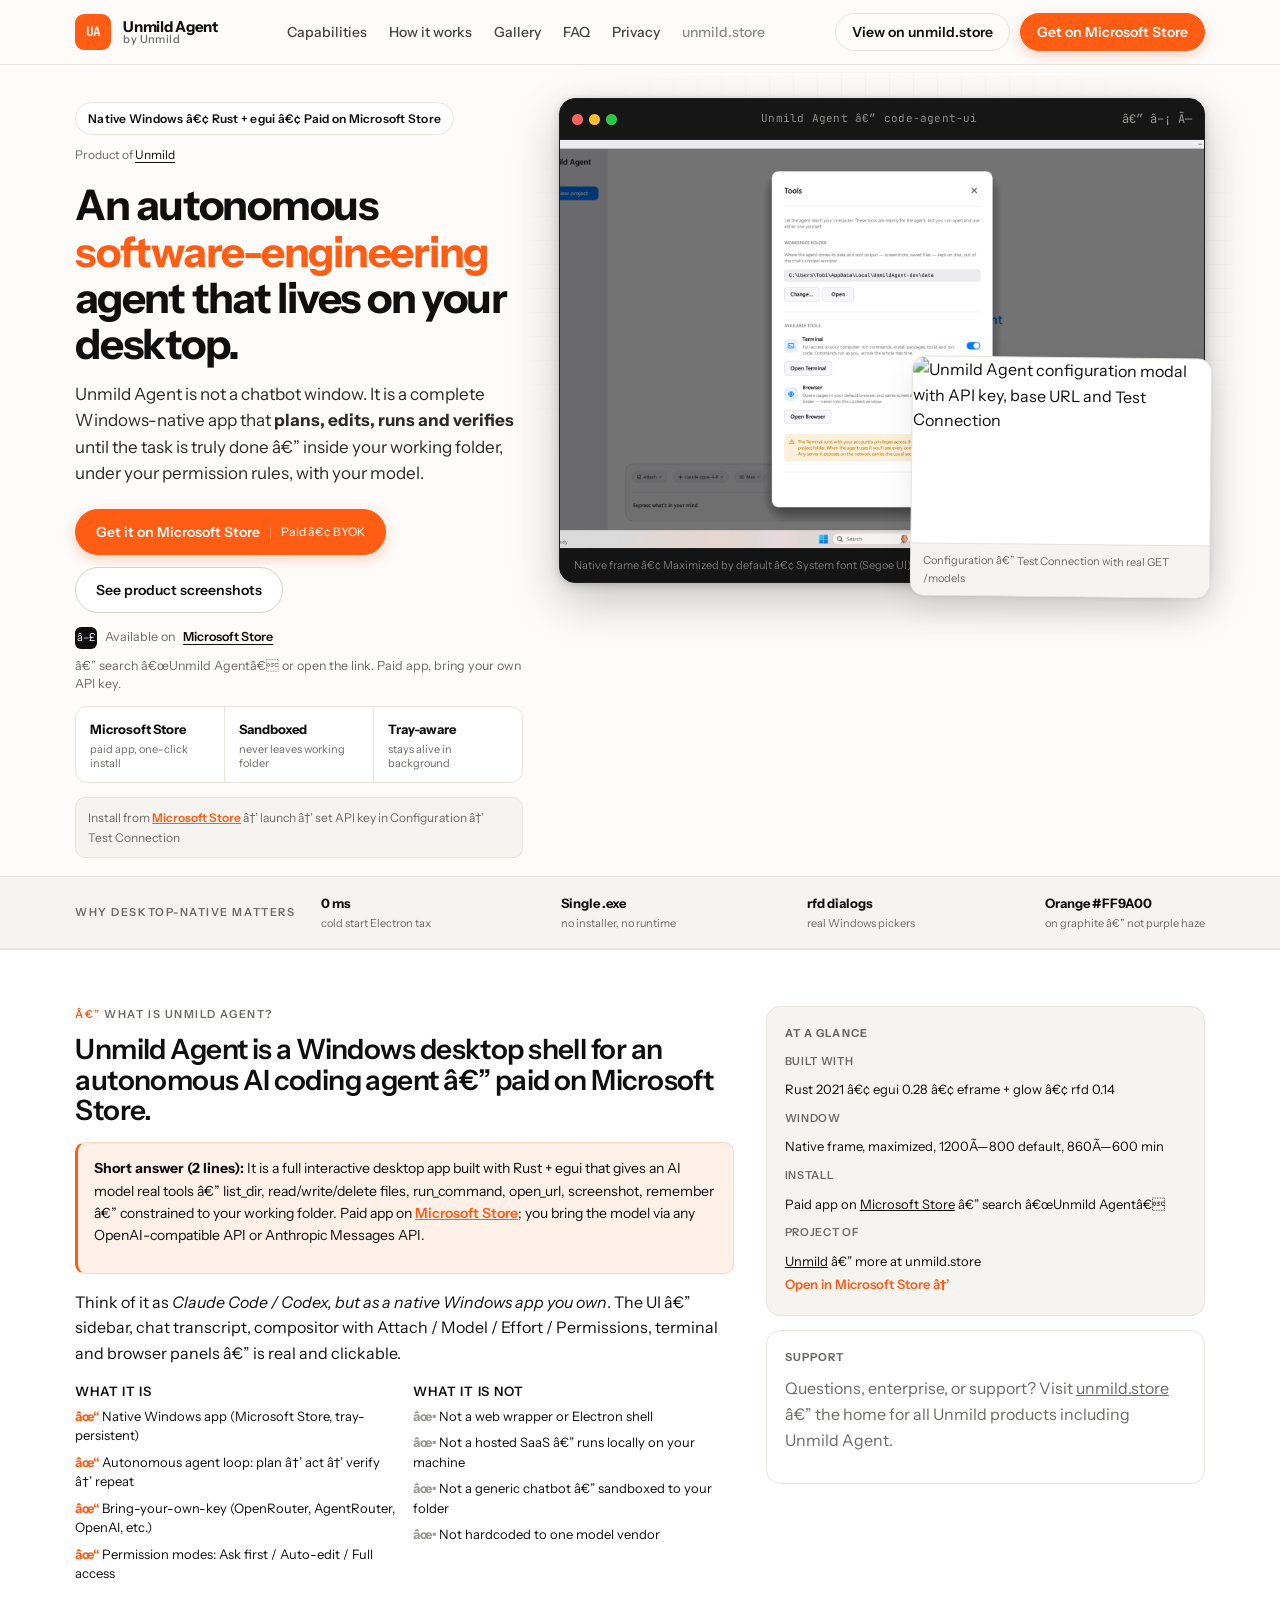
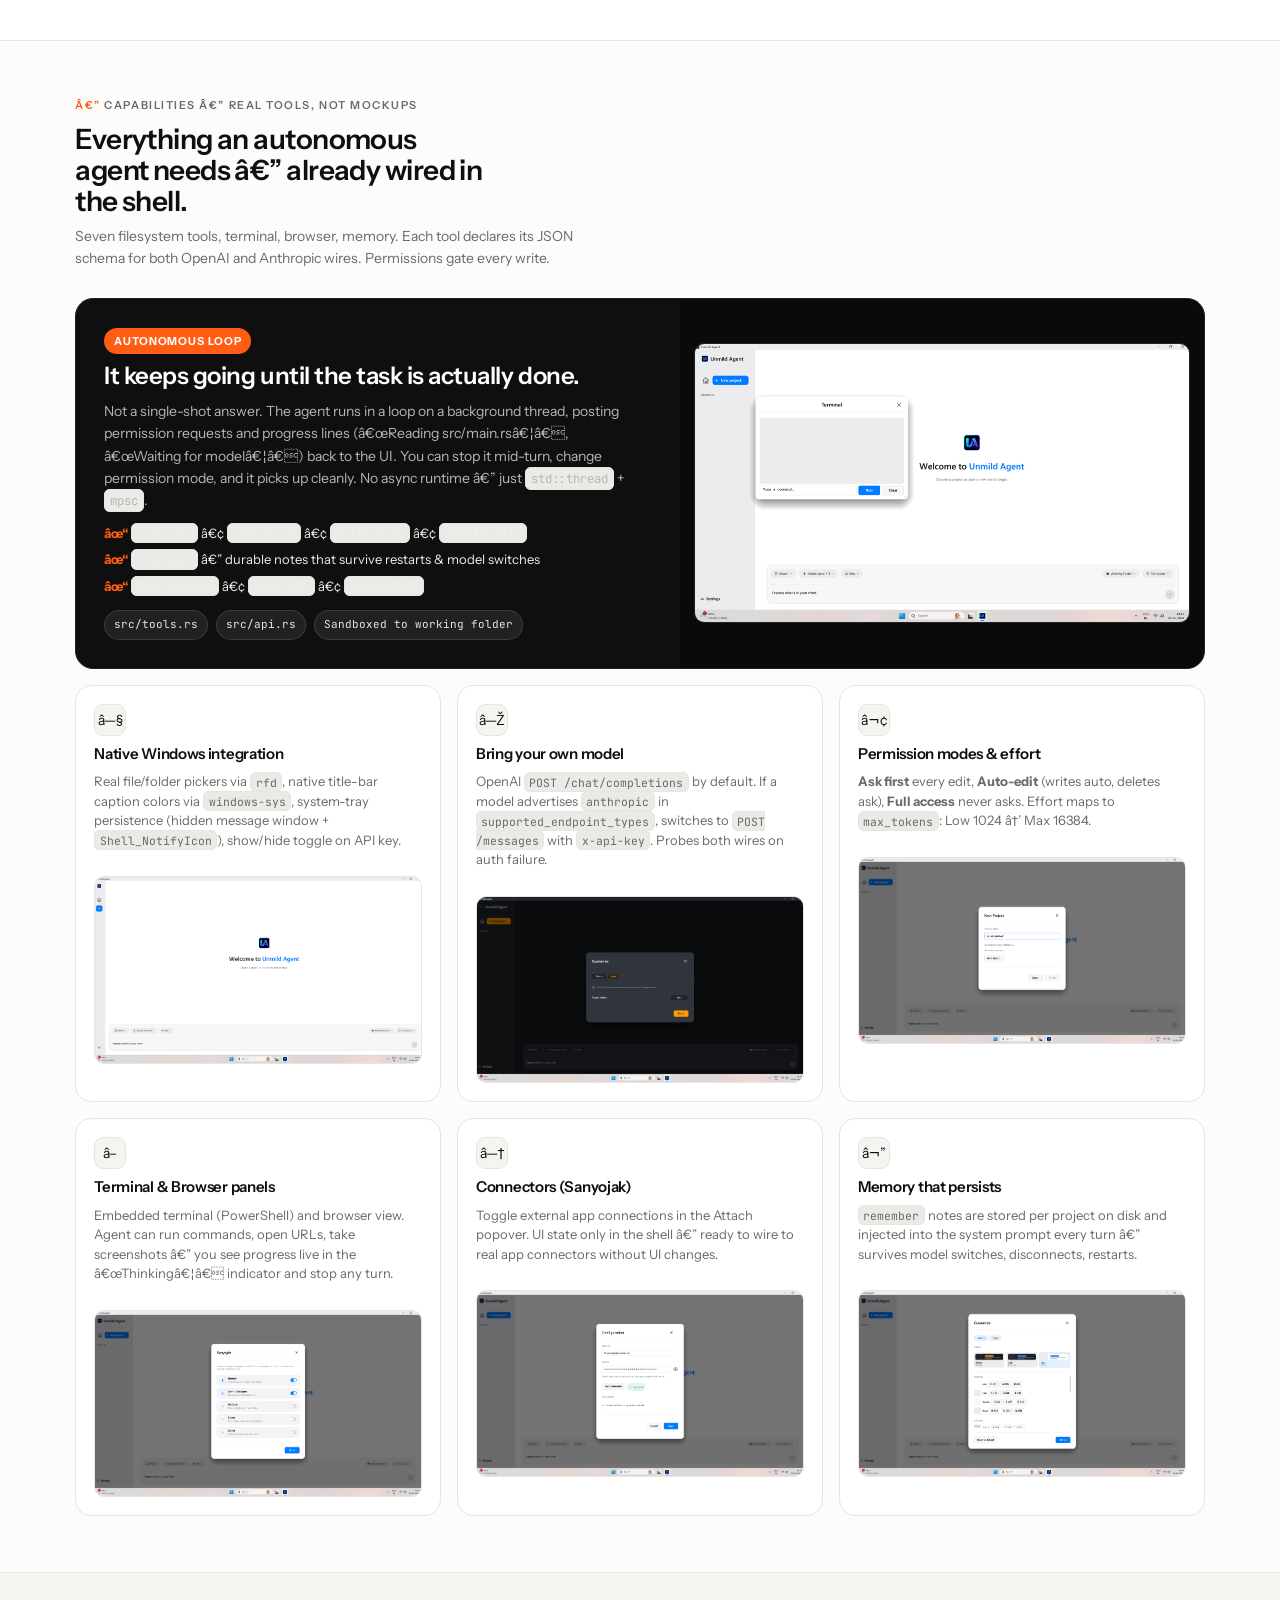
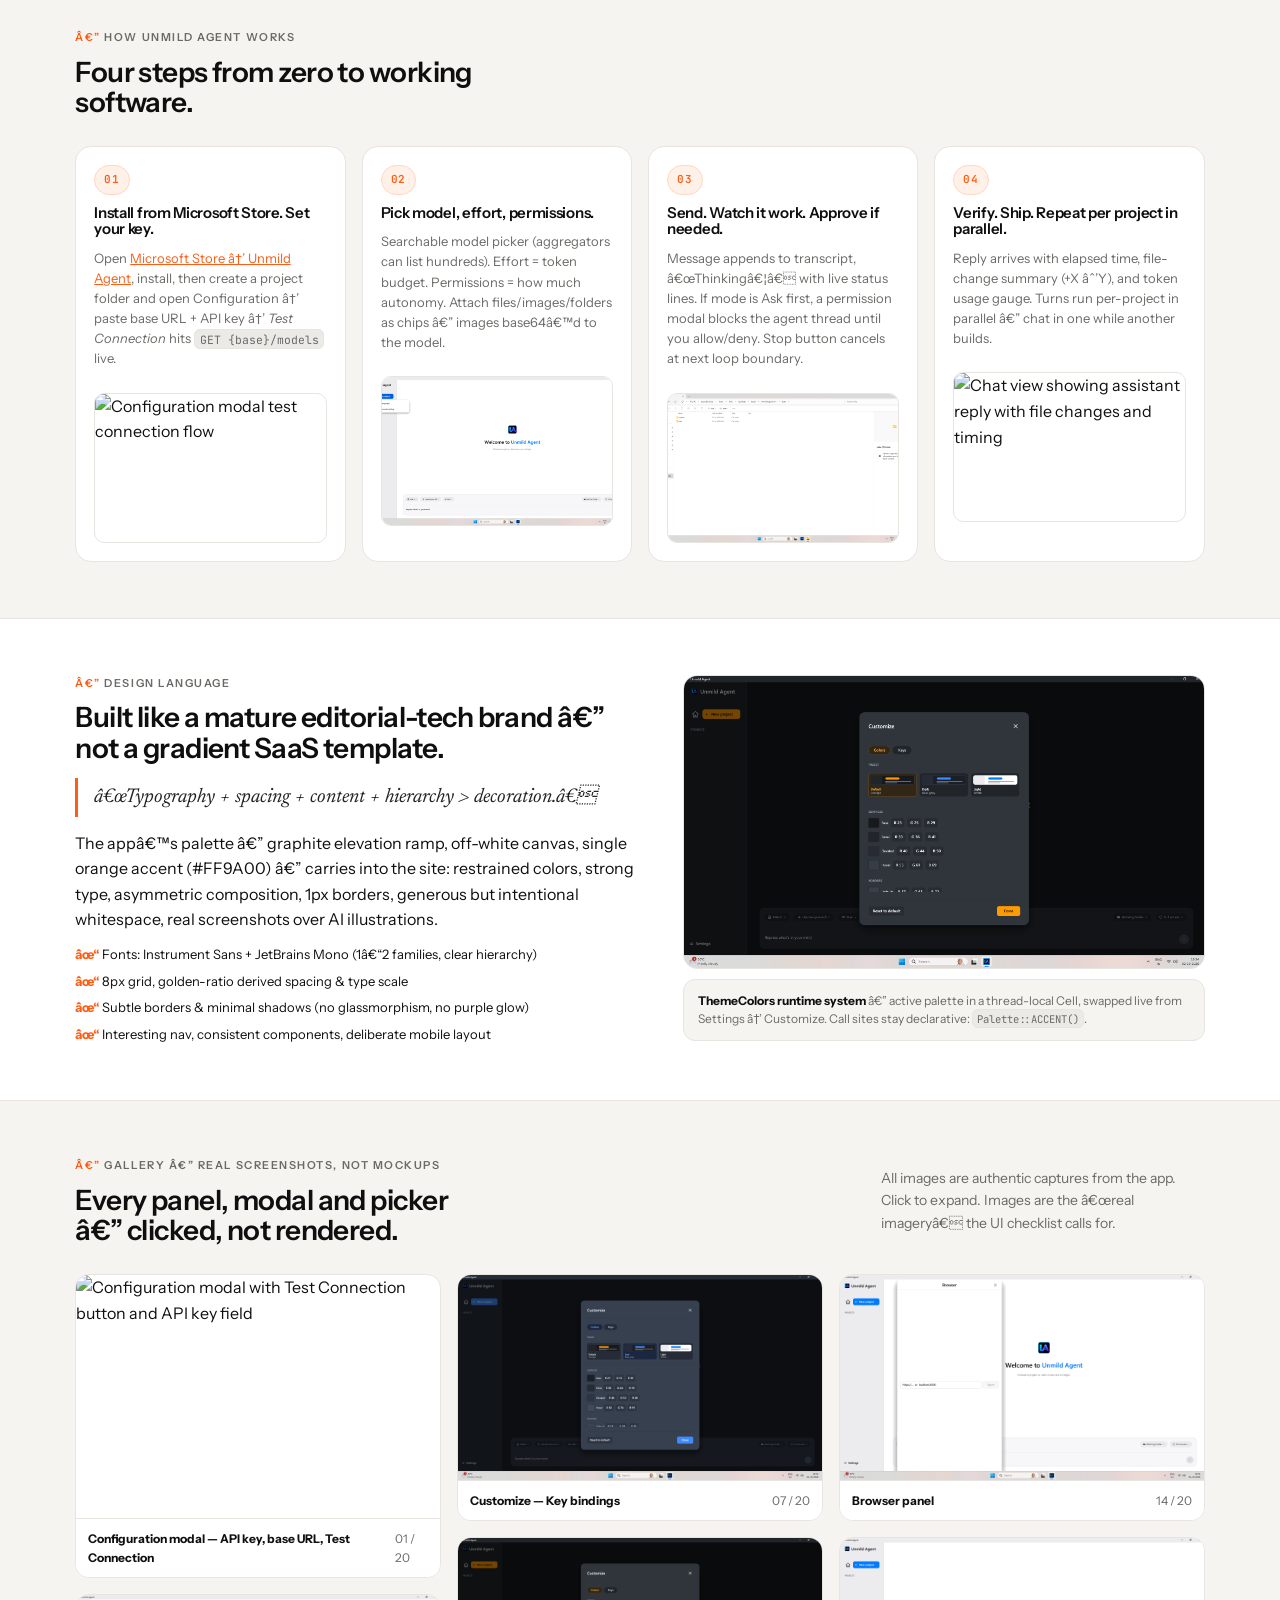
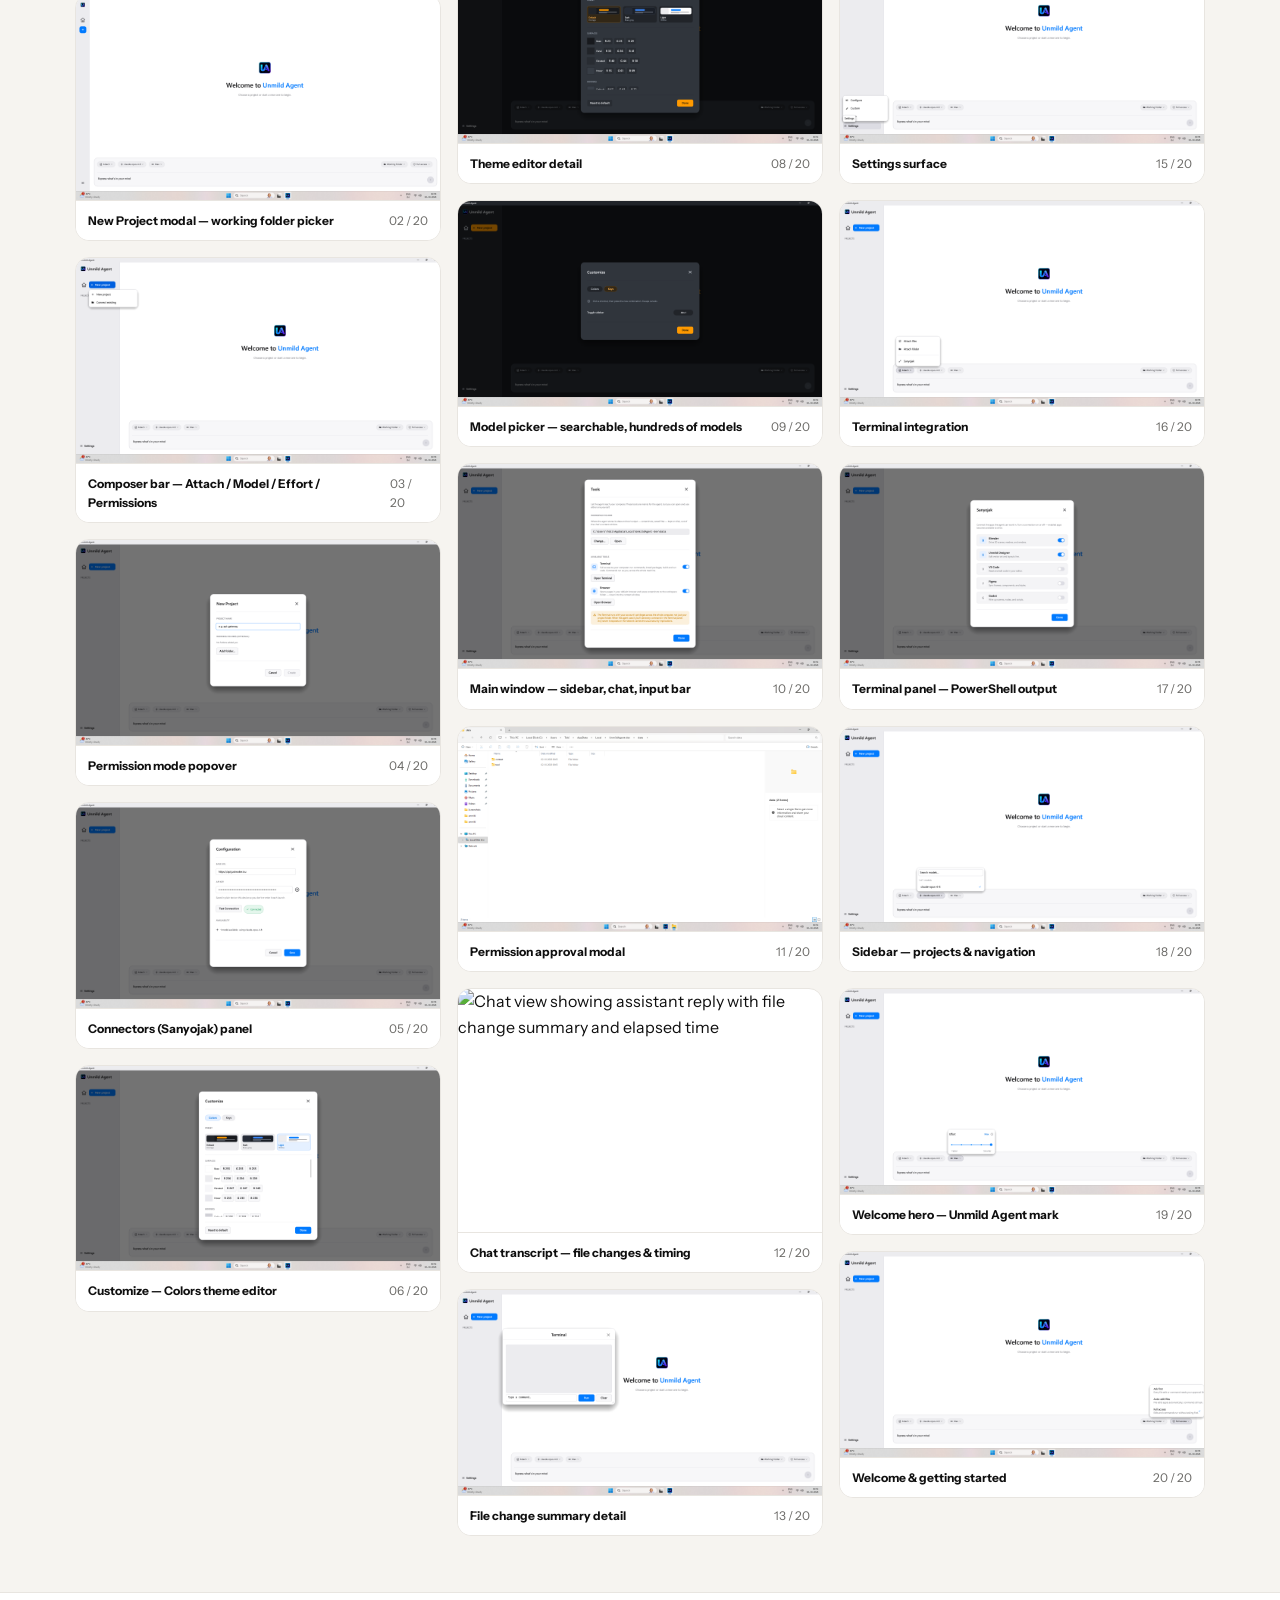
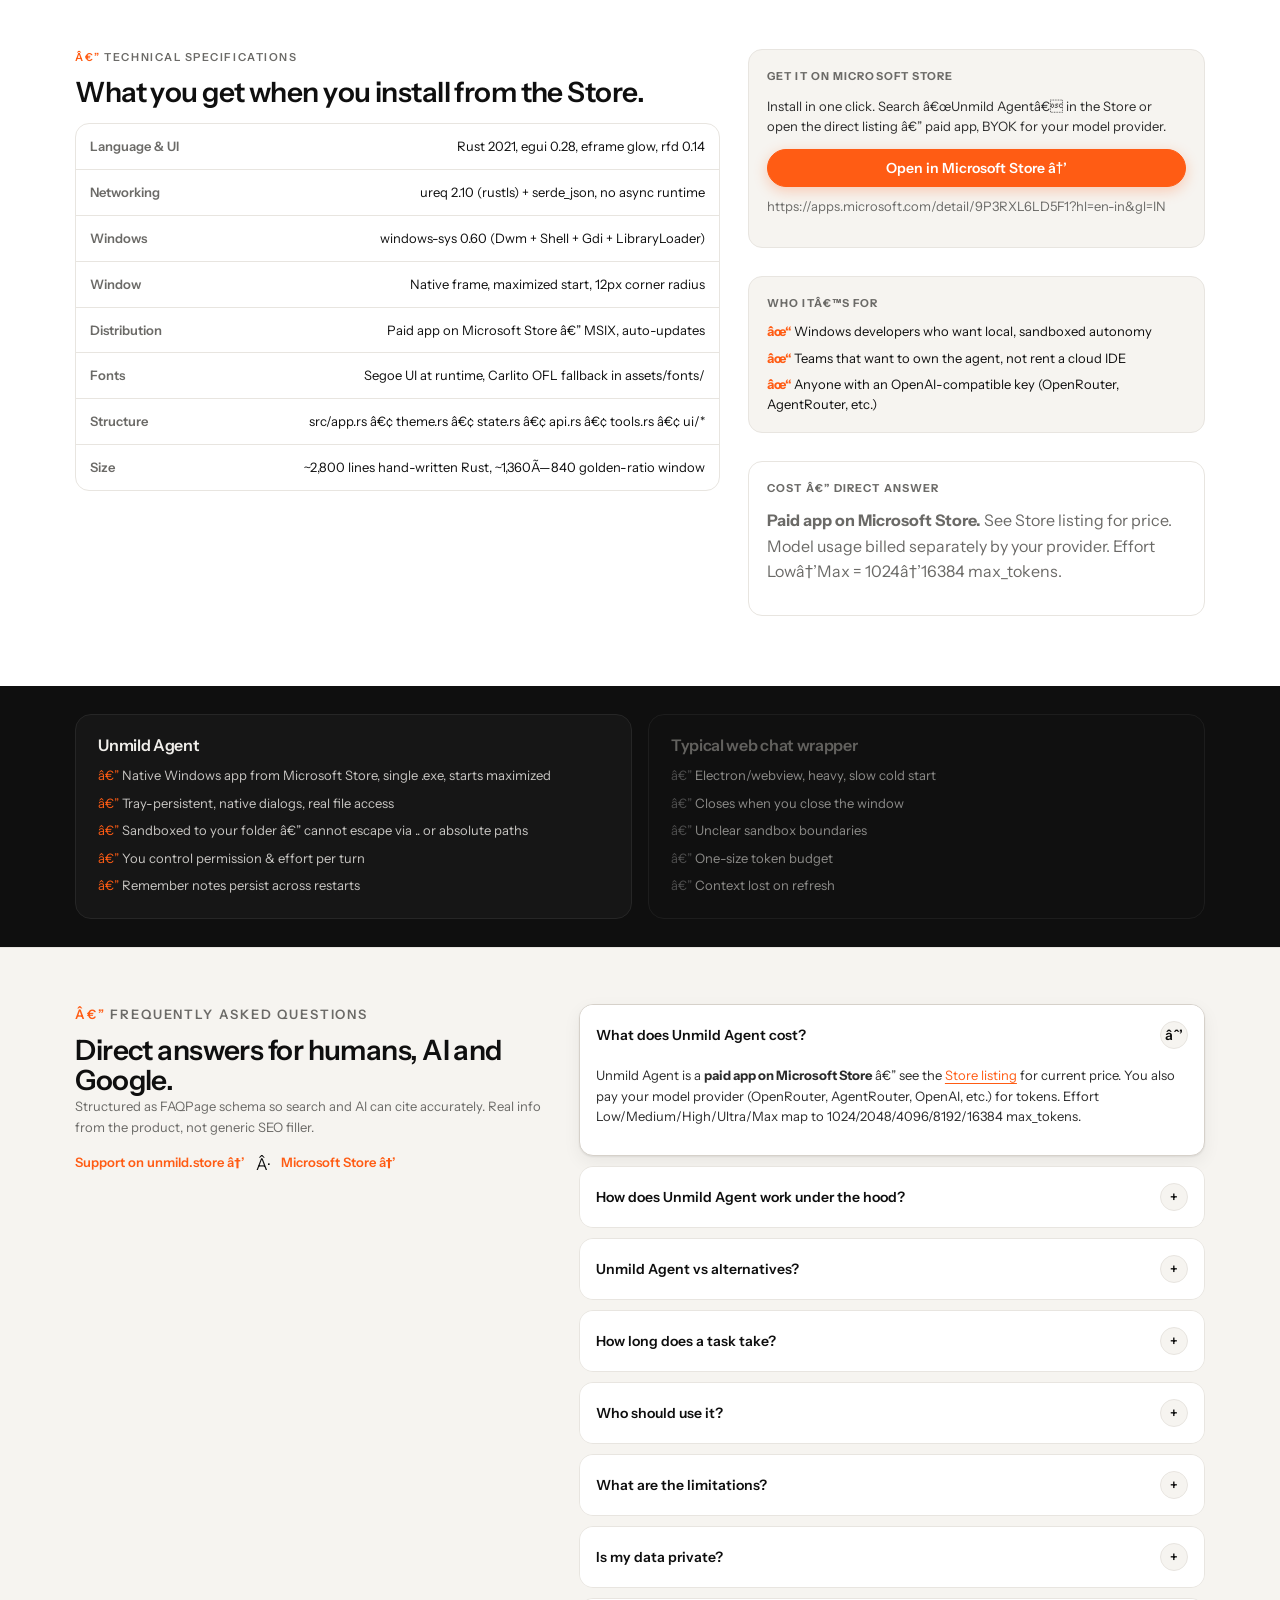
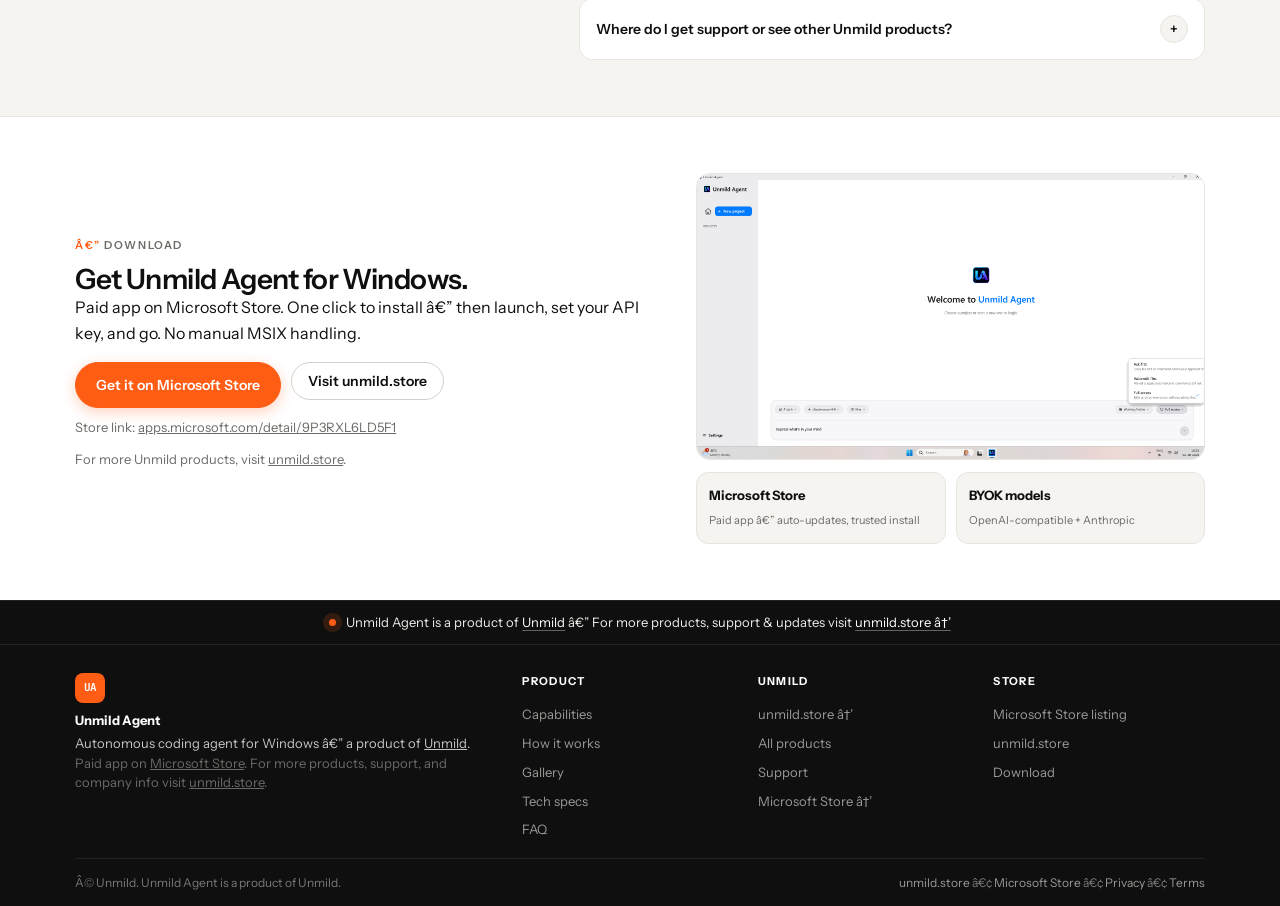
==== commit 26a9406a: "Add files via upload" ====
--- a/index.html
+++ b/index.html
@@ -90,6 +90,7 @@
       <a href="#how-it-works">How it works</a>
       <a href="#gallery">Gallery</a>
       <a href="#faq">FAQ</a>
+      <a href="privacy.html">Privacy</a>
       <a href="https://unmild.store" target="_blank" rel="noopener" class="nav-muted">unmild.store</a>
     </nav>
     <div class="header-actions">
@@ -105,6 +106,7 @@
     <a href="#how-it-works">How it works</a>
     <a href="#gallery">Gallery</a>
     <a href="#faq">FAQ</a>
+    <a href="privacy.html">Privacy</a>
     <a href="https://apps.microsoft.com/detail/9P3RXL6LD5F1?hl=en-in&gl=IN&ocid=pdpshare" target="_blank" rel="noopener">Get on Microsoft Store â†’</a>
     <a href="https://unmild.store" target="_blank" rel="noopener">Visit unmild.store â†’</a>
   </div>
@@ -523,7 +525,7 @@
     </div>
     <div class="footer-bottom">
       <span>Â© Unmild. Unmild Agent is a product of Unmild.</span>
-      <span class="footer-links"><a href="https://unmild.store" target="_blank" rel="noopener">unmild.store</a> â€¢ <a href="https://apps.microsoft.com/detail/9P3RXL6LD5F1?hl=en-in&gl=IN&ocid=pdpshare" target="_blank" rel="noopener">Microsoft Store</a> â€¢ <a href="#">Privacy</a> â€¢ <a href="#">Terms</a></span>
+      <span class="footer-links"><a href="https://unmild.store" target="_blank" rel="noopener">unmild.store</a> â€¢ <a href="https://apps.microsoft.com/detail/9P3RXL6LD5F1?hl=en-in&gl=IN&ocid=pdpshare" target="_blank" rel="noopener">Microsoft Store</a> â€¢ <a href="privacy.html">Privacy</a> â€¢ <a href="privacy.html#changes">Terms</a></span>
     </div>
   </div>
 </footer>
@@ -538,3 +540,5 @@
 </body>
 </html>
 
+
+
--- a/assets/css/style.css
+++ b/assets/css/style.css
@@ -27,6 +27,7 @@
 html{scroll-behavior:smooth; scroll-padding-top:72px; overflow-x:hidden}
 body{
   margin:0;
+  padding-top:64px;
   font-family:"Instrument Sans",system-ui,-apple-system,Segoe UI,Roboto,Helvetica,Arial,sans-serif;
   color:var(--ink);
   background:var(--paper);
@@ -85,8 +86,9 @@
 
 /* Header */
 .site-header{
-  position:sticky; top:0; z-index:40;
-  background:rgba(253,252,251,.88); backdrop-filter:saturate(1.2) blur(10px);
+  position:fixed; top:0; left:0; right:0; z-index:50;
+  background:rgba(253,252,251,.92); backdrop-filter:saturate(1.2) blur(10px);
+  -webkit-backdrop-filter:saturate(1.2) blur(10px);
   border-bottom:1px solid var(--line);
 }
 .header-inner{
@@ -129,6 +131,7 @@
 .nav-mobile{display:none; border-top:1px solid var(--line); background:var(--paper); padding:14px 24px 18px; flex-direction:column; gap:10px}
 .nav-mobile a{font-weight:500; text-decoration:none; padding:8px 0; border-bottom:1px solid var(--line)}
 .nav-mobile a:last-child{border:0}
+.site-header.scrolled{box-shadow:0 2px 18px rgba(15,15,15,.08)}
 .site-header.open .nav-mobile{display:flex}
 
 /* Buttons helpers */
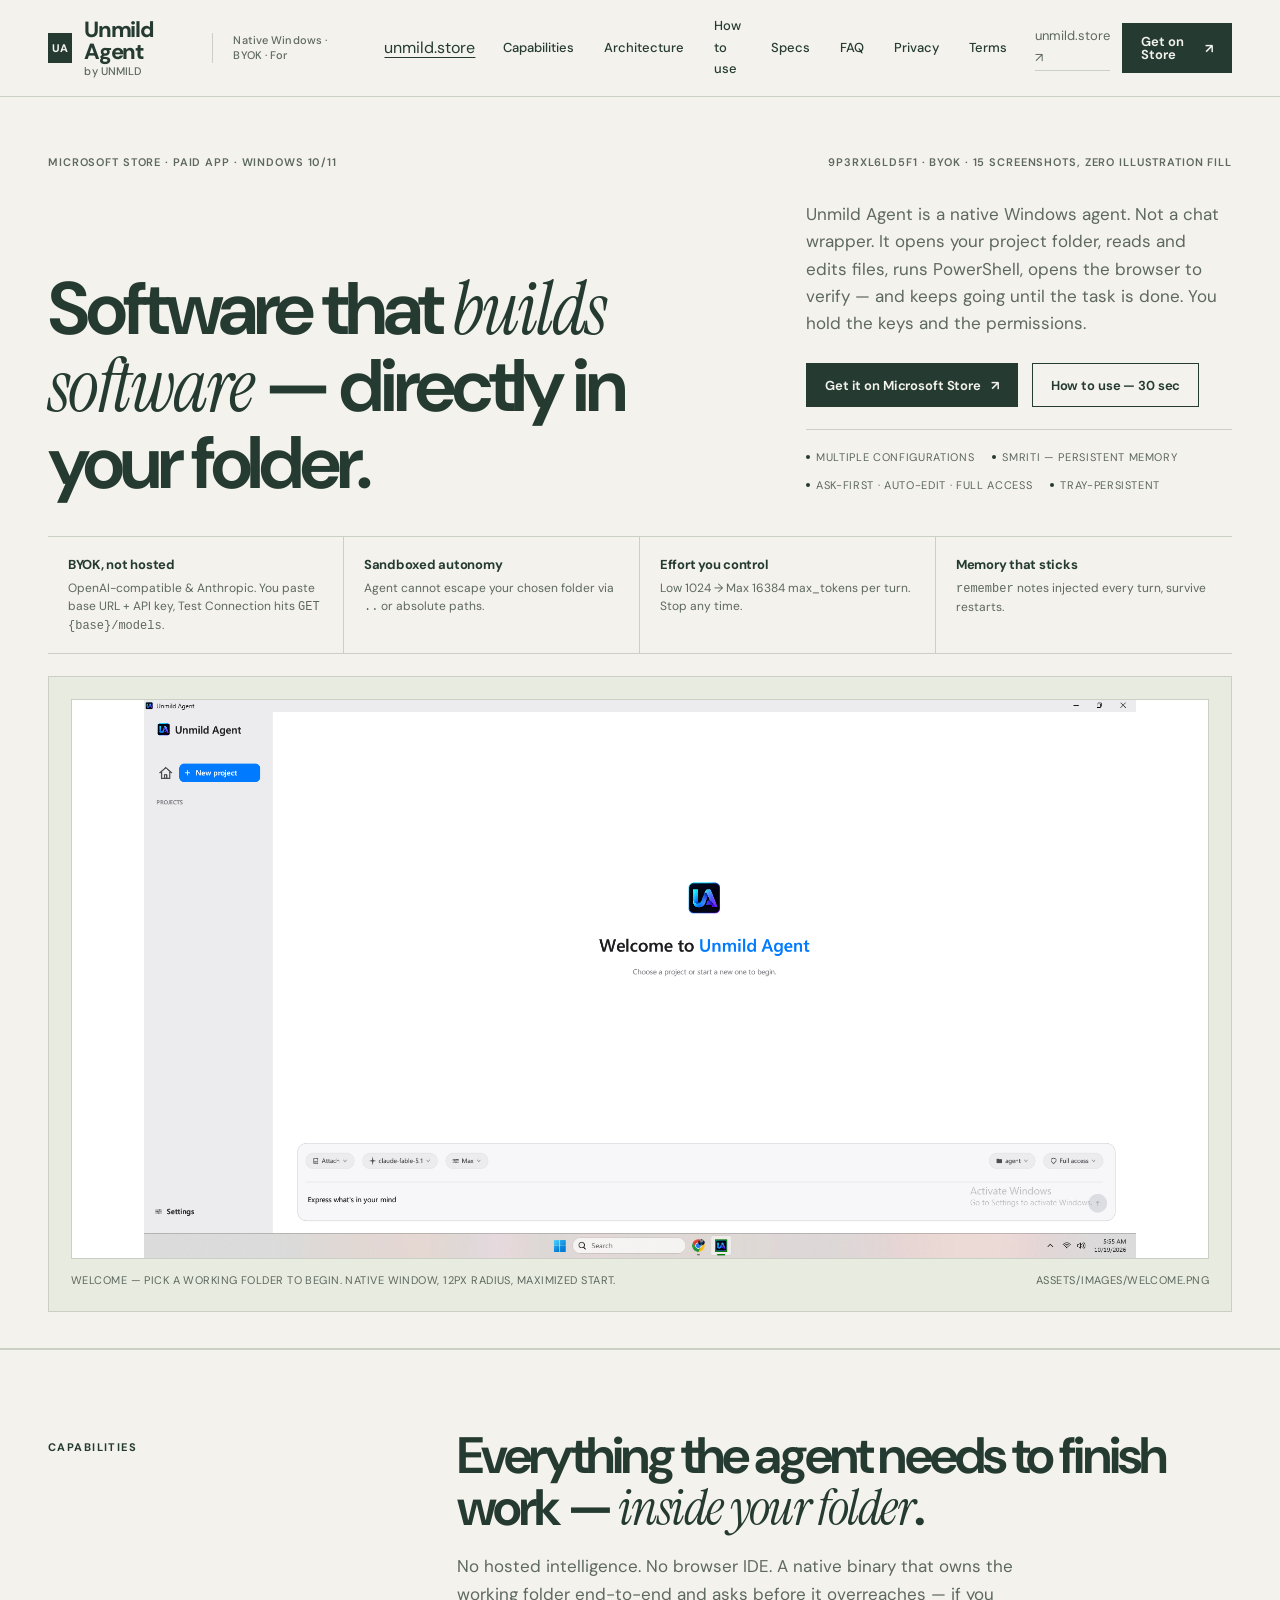
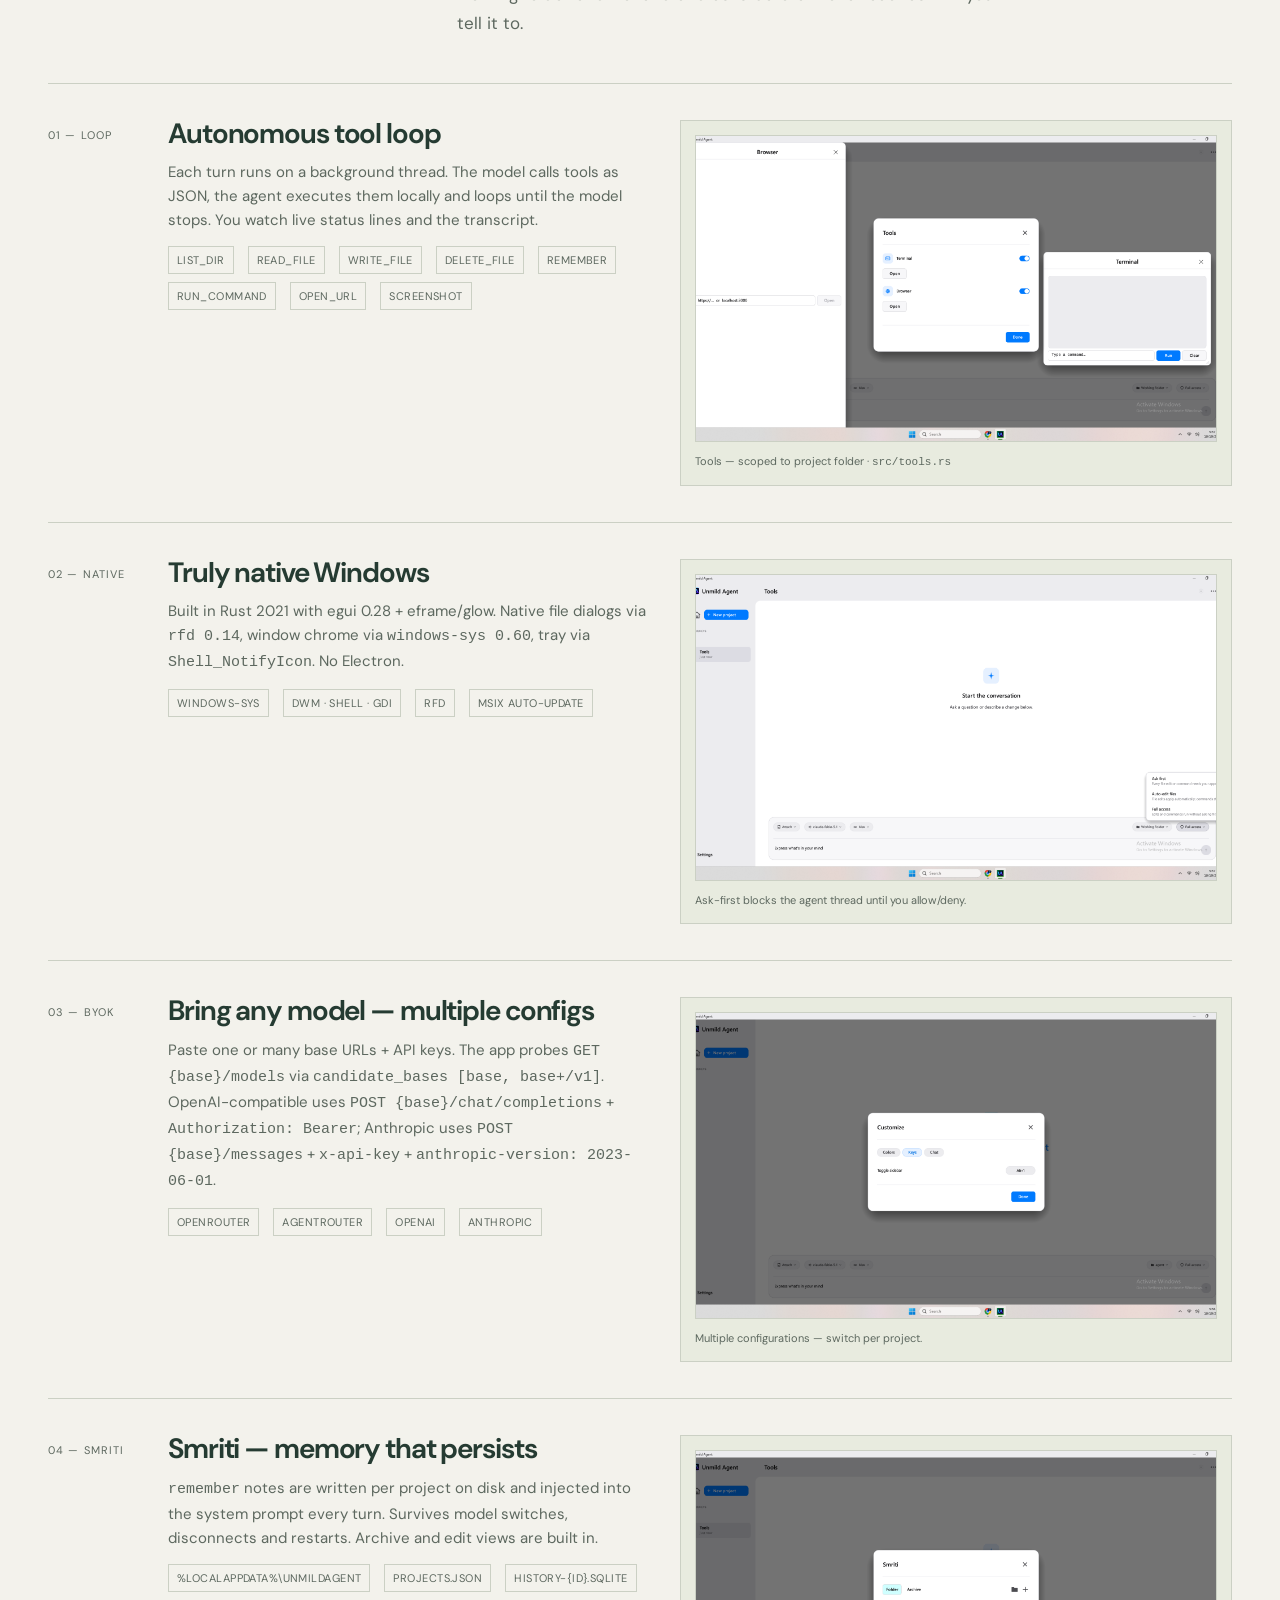
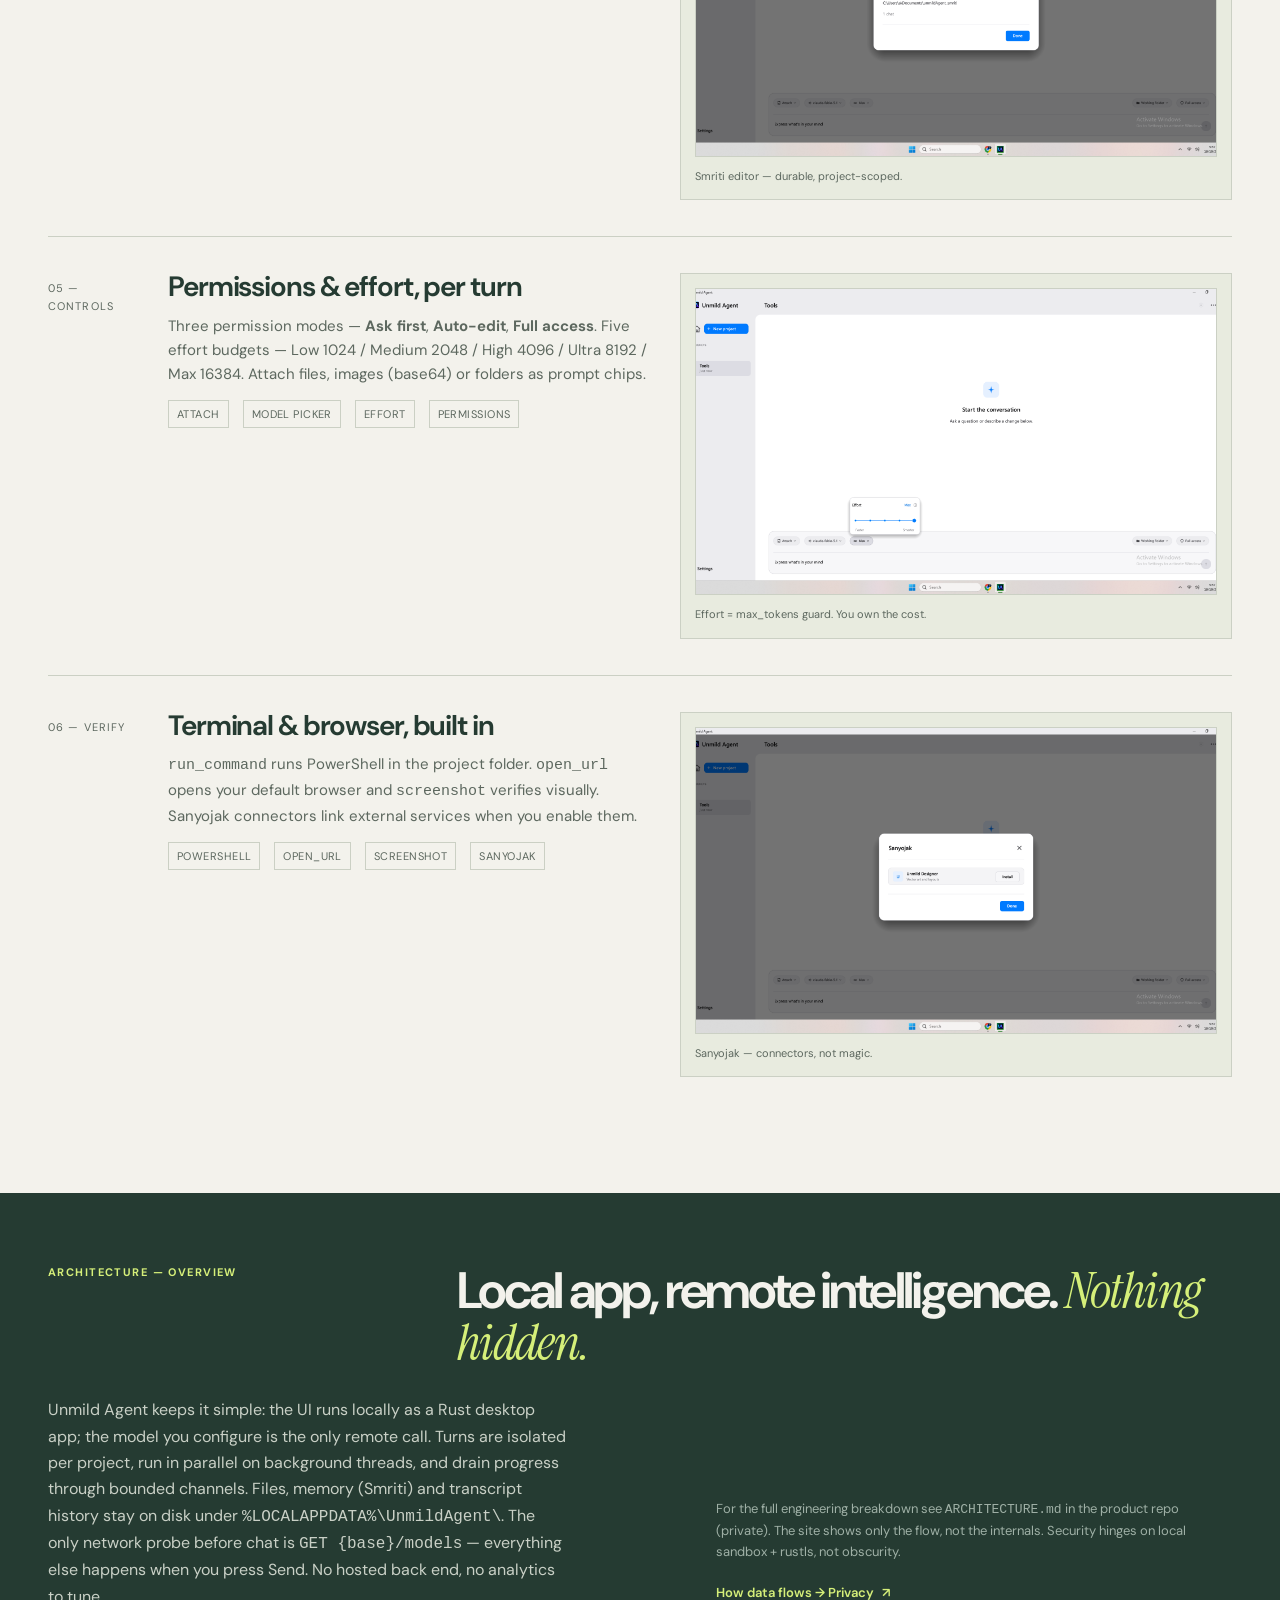
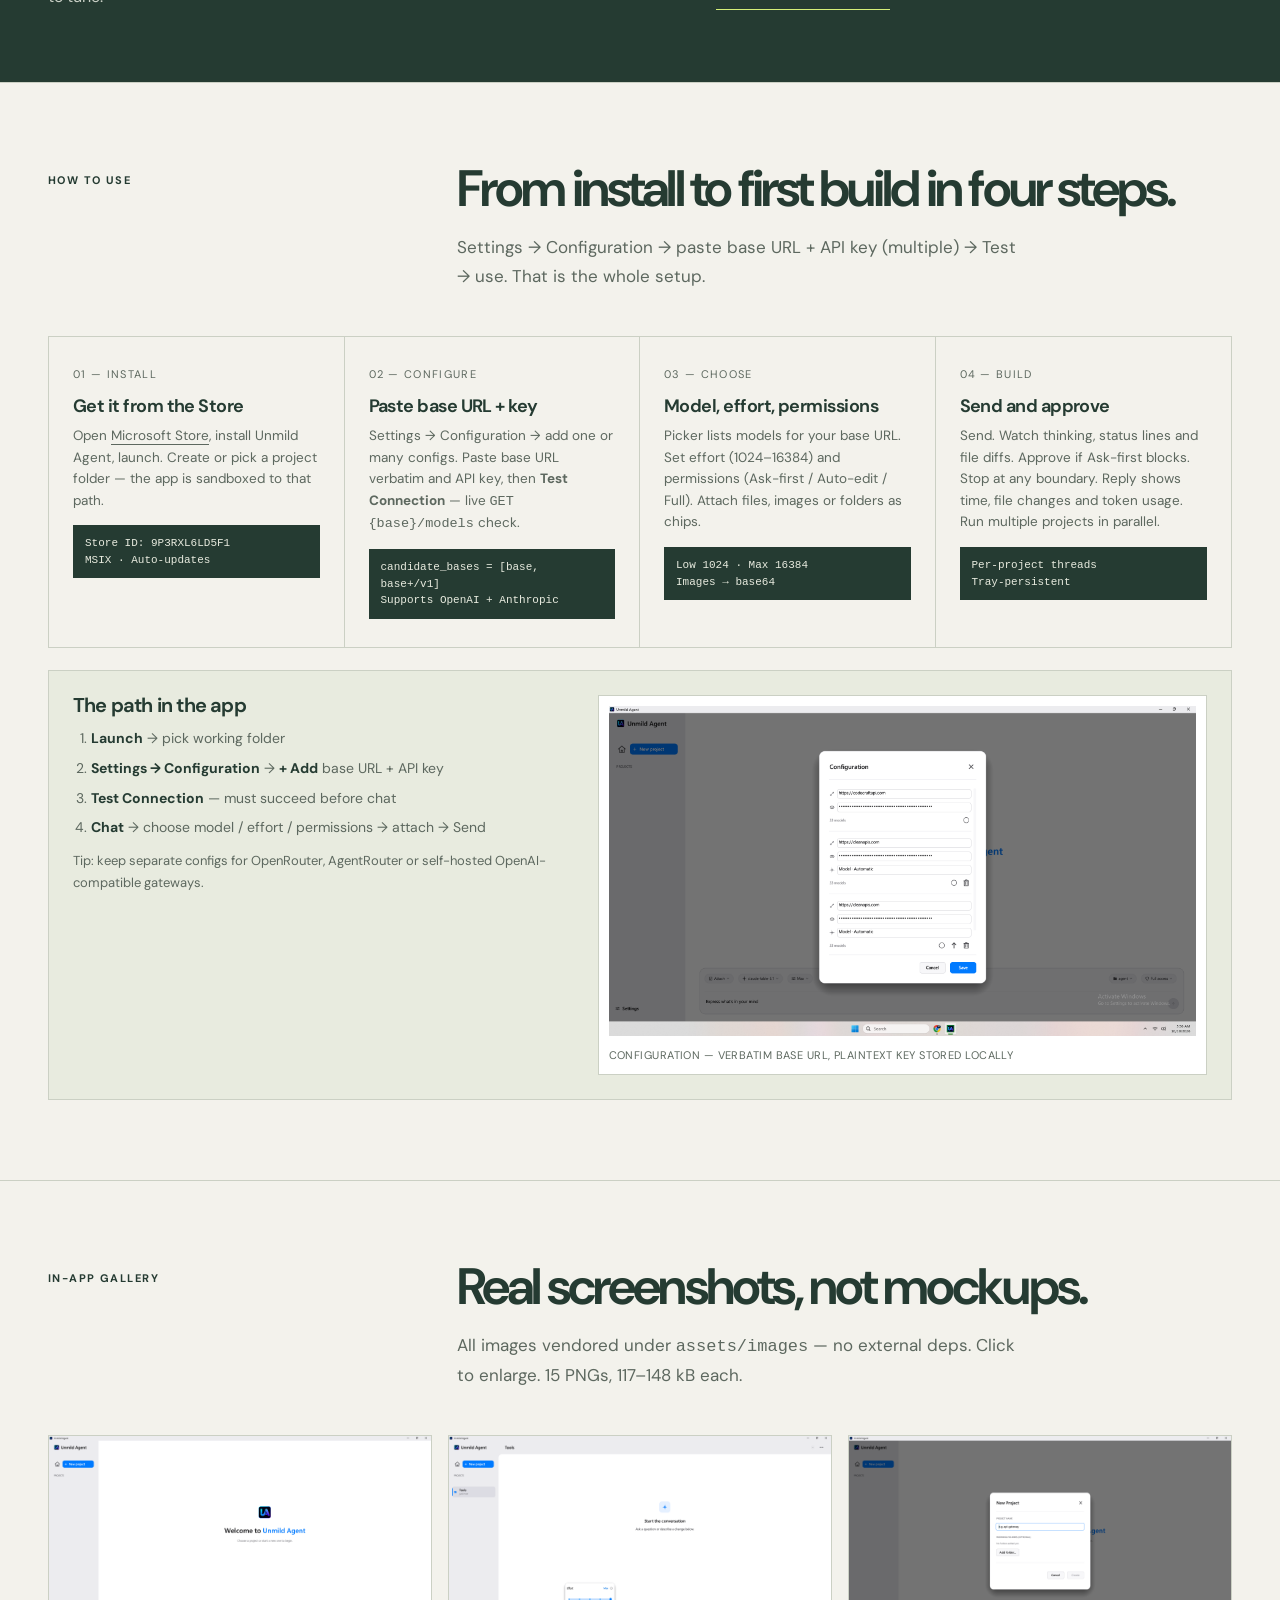
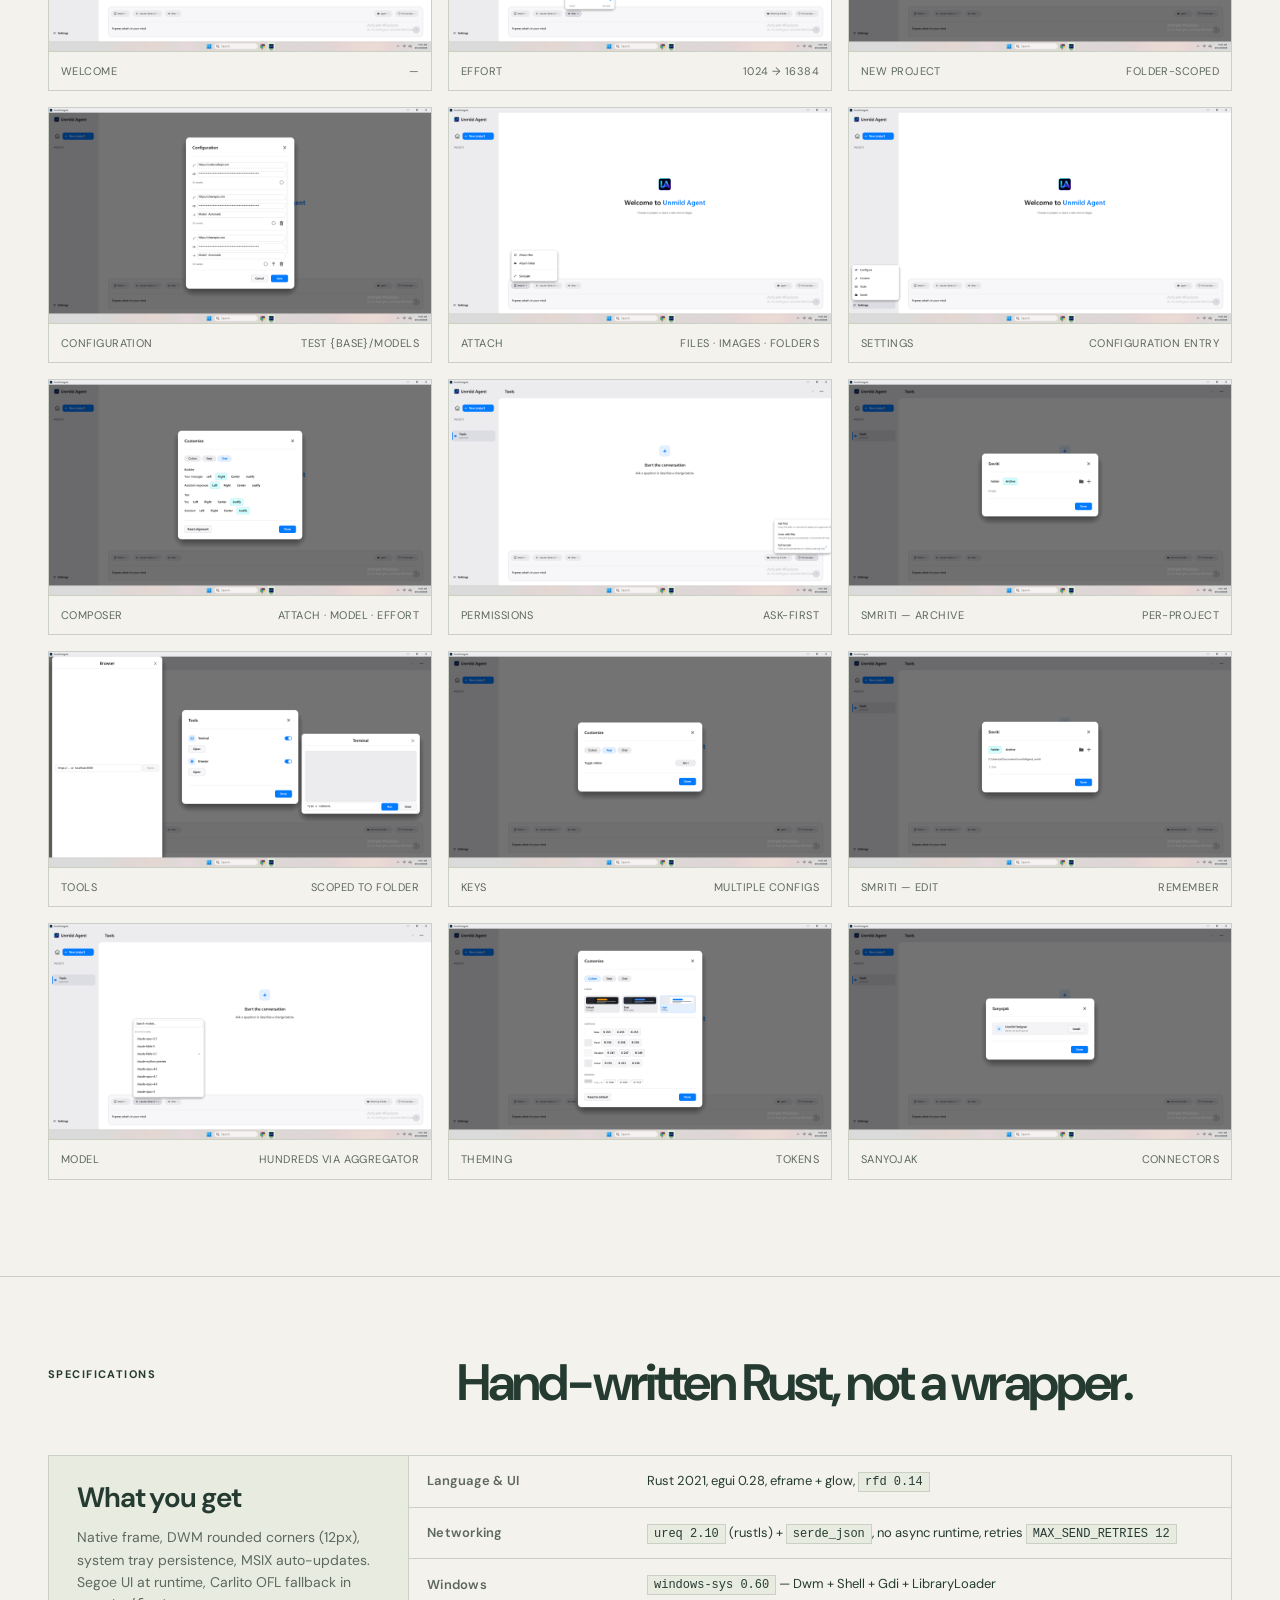
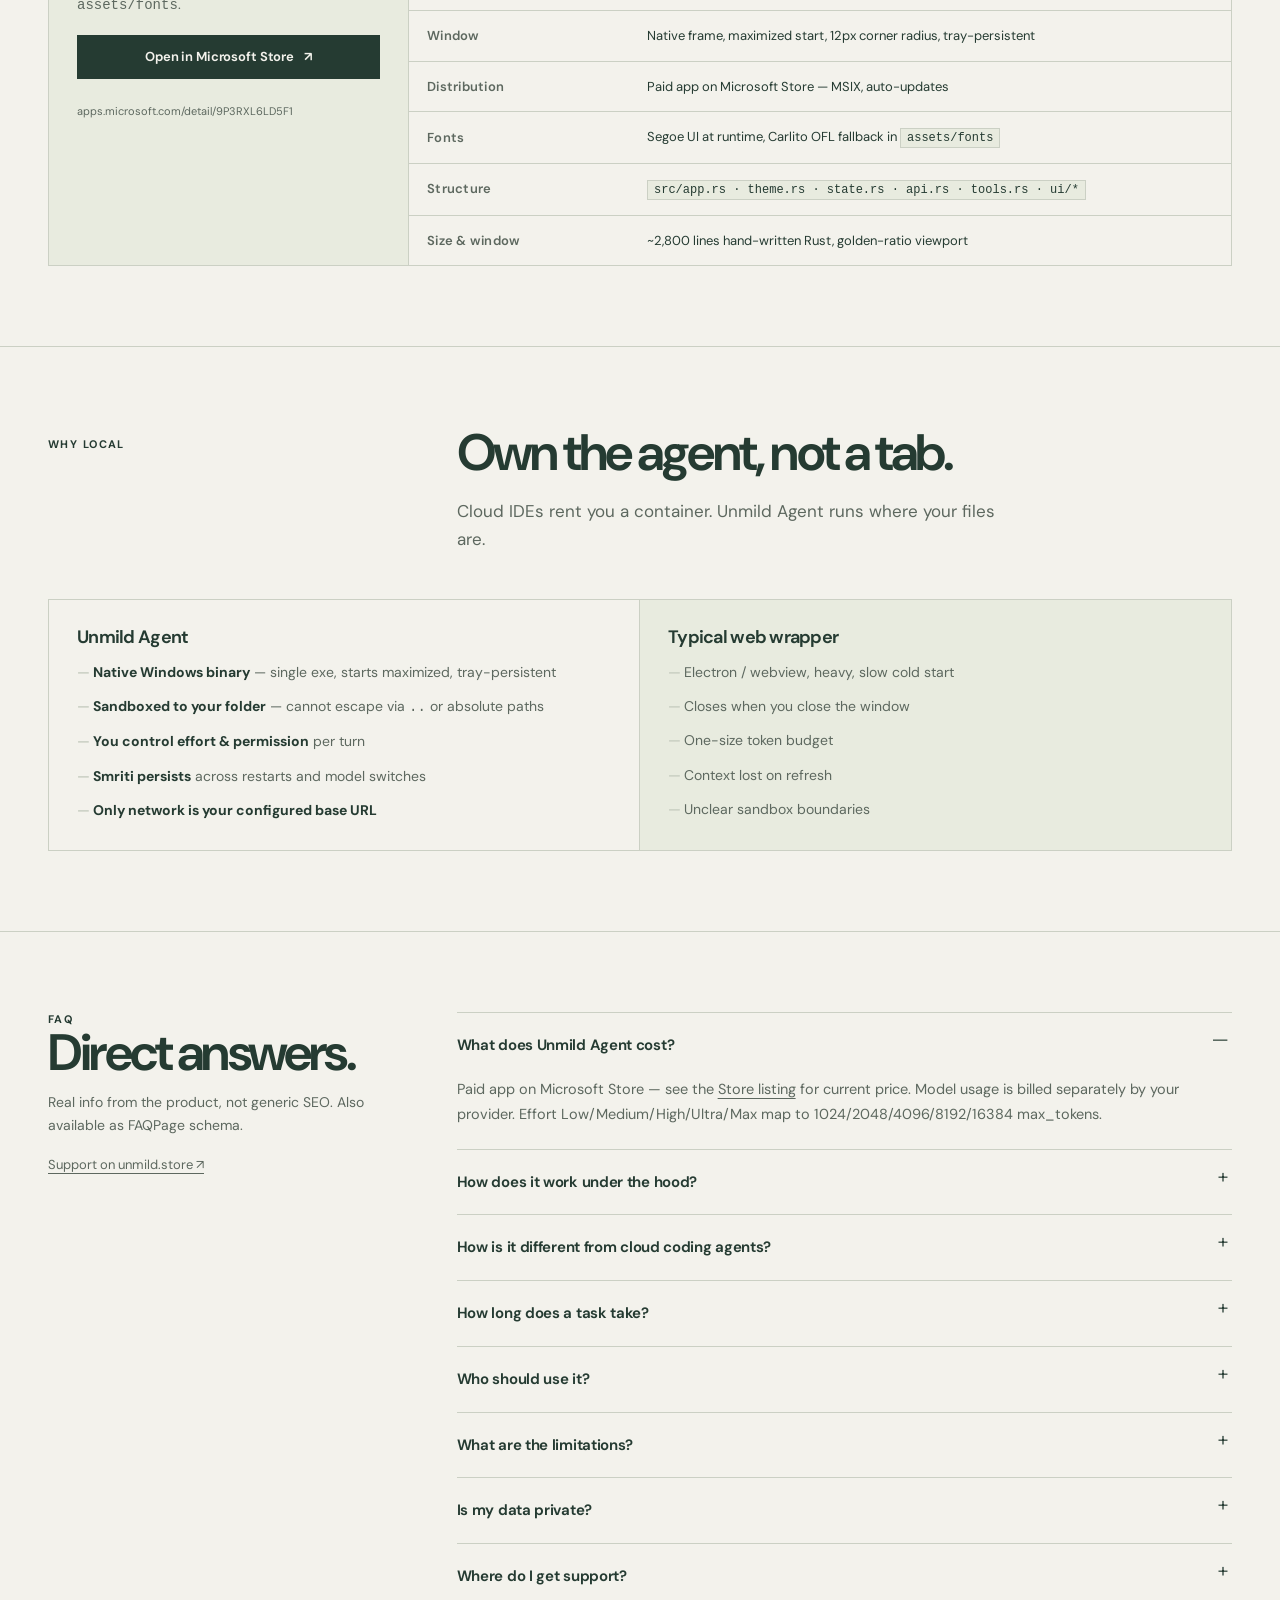
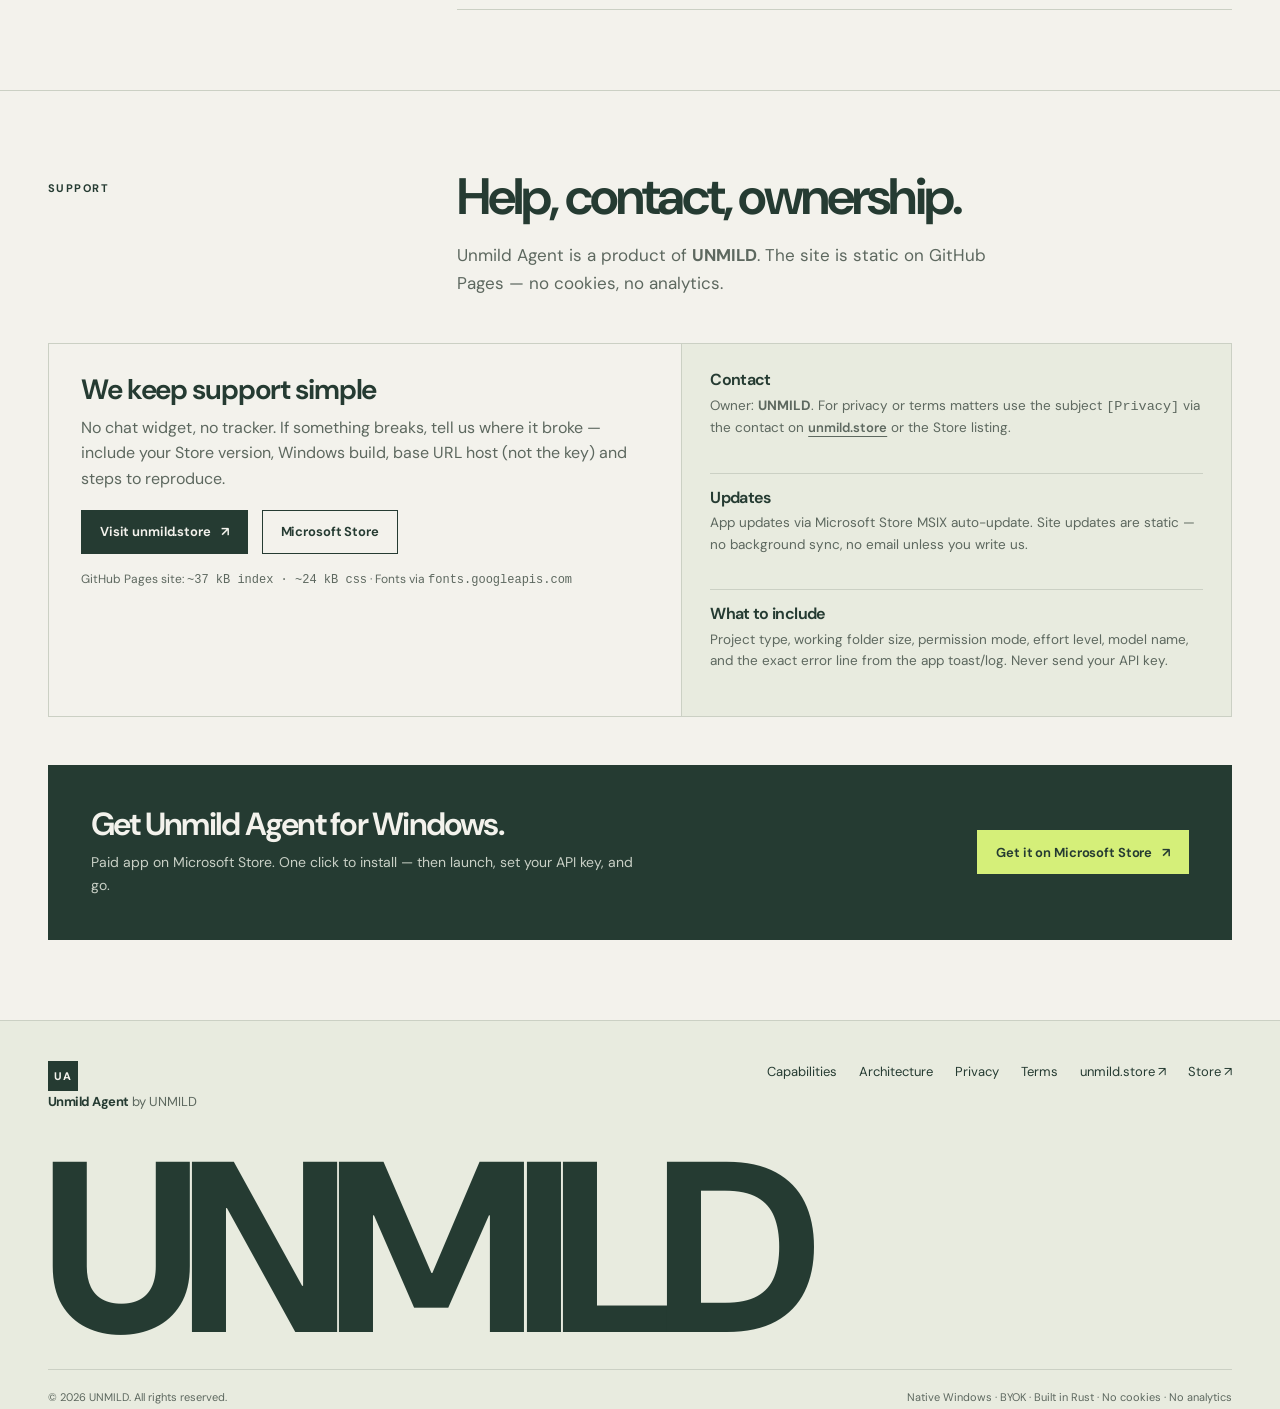
==== commit 23dac914: "Add files via upload" ====
--- a/index.html
+++ b/index.html
@@ -1,544 +1,460 @@
-﻿<!DOCTYPE html>
+<!doctype html>
 <html lang="en">
 <head>
 <meta charset="utf-8">
 <meta name="viewport" content="width=device-width, initial-scale=1">
-<title>Unmild Agent â€” Autonomous AI Coding Agent for Windows Desktop | Unmild</title>
-<meta name="description" content="Unmild Agent is a paid autonomous software-engineering agent for Windows â€” a native Rust + egui desktop app that plans, edits files, runs commands and finishes work end-to-end. Available on Microsoft Store. Bring your own API key.">
-<meta name="keywords" content="Unmild Agent, AI coding agent, autonomous agent, Windows desktop app, Rust egui, software engineering agent, Unmild, Microsoft Store">
-<meta name="author" content="Unmild">
-<meta name="robots" content="index, follow, max-image-preview:large">
-<link rel="canonical" href="https://unmild.store/agent/">
-<meta name="theme-color" content="#0f0f0f">
-<meta property="og:type" content="website">
-<meta property="og:url" content="https://unmild.store/agent/">
-<meta property="og:title" content="Unmild Agent â€” Autonomous AI Coding Agent for Windows">
-<meta property="og:description" content="Paid native Windows agent on Microsoft Store. Not a chatbot â€” owns tasks end-to-end: reads, edits, runs, verifies, until done. Built with Rust + egui.">
-<meta property="og:image" content="assets/images/Screenshot (461).png">
-<meta property="og:site_name" content="Unmild">
-<meta name="twitter:card" content="summary_large_image">
-<meta name="twitter:title" content="Unmild Agent â€” Autonomous Coding Agent for Windows">
-<meta name="twitter:description" content="Paid native Rust desktop agent on Microsoft Store. File tools, terminal, browser automation. BYOK.">
-<meta name="twitter:image" content="assets/images/Screenshot (461).png">
+<title>Unmild Agent</title>
+<meta name="description" content="Unmild Agent is a native Windows app from Microsoft Store. Bring your own API key, give it a folder, and watch it read, write, run and ship — with permissions you control and memory that persists.">
 <link rel="preconnect" href="https://fonts.googleapis.com">
 <link rel="preconnect" href="https://fonts.gstatic.com" crossorigin>
-<link href="https://fonts.googleapis.com/css2?family=Instrument+Sans:wght@400;500;600;700&family=JetBrains+Mono:wght@400;500&family=Newsreader:opsz,wght@6..72,400;6..72,500&display=swap" rel="stylesheet">
-<link rel="icon" href="data:image/svg+xml,<svg xmlns='http://www.w3.org/2000/svg' viewBox='0 0 32 32'><rect width='32' height='32' rx='7' fill='%23FF5C14'/><text x='50%' y='56%' dominant-baseline='middle' text-anchor='middle' font-family='monospace' font-weight='700' font-size='13' fill='white'>UA</text></svg>">
-<link rel="stylesheet" href="assets/css/style.css">
-<script type="application/ld+json">
-{
-  "@context":"https://schema.org",
-  "@type":"Organization",
-  "name":"Unmild",
-  "url":"https://unmild.store",
-  "logo":"https://unmild.store/logo.png",
-  "sameAs":["https://unmild.store"]
-}
-</script>
-<script type="application/ld+json">
-{
-  "@context":"https://schema.org",
-  "@type":"SoftwareApplication",
-  "name":"Unmild Agent",
-  "operatingSystem":"Windows",
-  "applicationCategory":"DeveloperApplication",
-  "description":"Autonomous software-engineering agent for Windows â€” native Rust + egui desktop app. Available as a paid app on Microsoft Store. Edits files, runs commands, controls browser and terminal, with permission modes and memory.",
-  "url":"https://unmild.store/agent/",
-  "installUrl":"https://apps.microsoft.com/detail/9P3RXL6LD5F1?hl=en-in&gl=IN&ocid=pdpshare",
-  "author":{"@type":"Organization","name":"Unmild","url":"https://unmild.store"},
-  "offers":{"@type":"Offer","availability":"https://schema.org/InStock","priceCurrency":"INR","url":"https://apps.microsoft.com/detail/9P3RXL6LD5F1?hl=en-in&gl=IN&ocid=pdpshare","seller":{"@type":"Organization","name":"Microsoft Store"},"description":"Paid app on Microsoft Store â€” bring your own API key for model usage"},
-  "softwareVersion":"0.1.0",
-  "screenshot":"https://unmild.store/agent/assets/images/Screenshot%20(461).png"
-}
-</script>
-<script type="application/ld+json">
-{
-  "@context":"https://schema.org",
-  "@type":"FAQPage",
-  "mainEntity":[
-    {"@type":"Question","name":"What is Unmild Agent?","acceptedAnswer":{"@type":"Answer","text":"Unmild Agent is a native Windows desktop application built with Rust + egui â€” a paid product by Unmild available on Microsoft Store. It is an autonomous AI coding agent that can list, read, write and delete files, run shell commands, automate a browser, remember project notes, and work through tasks end-to-end without you baby-sitting each step."}},
-    {"@type":"Question","name":"How does Unmild Agent work?","acceptedAnswer":{"@type":"Answer","text":"You install it from Microsoft Store, point it at a working folder, pick a model (OpenAI-compatible or Anthropic Messages API), choose a permission mode and effort level. The agent then plans, uses its filesystem, terminal and browser tools inside the folder sandbox, asks for permission when required, and iterates until the task is verified and complete."}},
-    {"@type":"Question","name":"How much does Unmild Agent cost?","acceptedAnswer":{"@type":"Answer","text":"Unmild Agent is a paid app available on Microsoft Store at https://apps.microsoft.com/detail/9P3RXL6LD5F1?hl=en-in&gl=IN&ocid=pdpshare. You also supply your own API key from providers like OpenRouter, AgentRouter, or OpenAI â€” model costs are your normal usage and the effort level controls max_tokens (1024 to 16384)."}},
-    {"@type":"Question","name":"Who should use Unmild Agent?","acceptedAnswer":{"@type":"Answer","text":"Windows developers who want a local, fast, private agent that works directly on their codebase â€” no Electron, no cloud IDE. Ideal if you prefer a native app with real file dialogs, system tray persistence, and full control over permissions."}},
-    {"@type":"Question","name":"What are the limitations?","acceptedAnswer":{"@type":"Answer","text":"It runs on Windows and is sandboxed to your chosen working folders. It will not reach outside those folders, and network calls only go to your configured API base URL. You need a valid API key for a supported model."}}
-  ]
-}
-</script>
-<script type="application/ld+json">
-{
-  "@context":"https://schema.org",
-  "@type":"BreadcrumbList",
-  "itemListElement":[
-    {"@type":"ListItem","position":1,"name":"Unmild","item":"https://unmild.store"},
-    {"@type":"ListItem","position":2,"name":"Unmild Agent","item":"https://unmild.store/agent/"}
-  ]
-}
-</script>
+<link href="https://fonts.googleapis.com/css2?family=DM+Sans:wght@400;500;600;700;800&family=Instrument+Serif:ital@0;1&display=swap" rel="stylesheet">
+<link rel="stylesheet" href="css/style.css">
+<link rel="icon" href="assets/images/welcome.png">
+<meta property="og:title" content="Unmild Agent — Native Windows agent">
+<meta property="og:description" content="BYOK native Windows agent. Filesystem, terminal and browser tools scoped to your project folder.">
+<meta property="og:type" content="website">
 </head>
 <body>
-<header class="site-header" id="header">
-  <div class="wrap header-inner">
-    <a href="#" class="brand" aria-label="Unmild Agent home">
-      <span class="brand-mark">UA</span>
-      <span class="brand-text">
-        <strong>Unmild Agent</strong>
-        <em>by Unmild</em>
-      </span>
+<a href="#main" class="skip-link">Skip to content</a>
+<header class="site-header">
+  <div class="container nav-inner">
+    <a href="index.html" class="brand" aria-label="Unmild Agent home">
+      <span class="brand-mark" aria-hidden="true">UA</span>
+      <span>Unmild Agent <small>by UNMILD</small></span>
+      <span class="brand-note">Native Windows · BYOK · For <a href="https://unmild.store" target="_blank" rel="noopener">unmild.store</a></span>
     </a>
-    <nav class="nav-desktop" aria-label="Primary">
+    <nav class="nav-links" id="nav-links" aria-label="Primary">
       <a href="#capabilities">Capabilities</a>
-      <a href="#how-it-works">How it works</a>
-      <a href="#gallery">Gallery</a>
+      <a href="#architecture">Architecture</a>
+      <a href="#how-it-works">How to use</a>
+      <a href="#specs">Specs</a>
       <a href="#faq">FAQ</a>
       <a href="privacy.html">Privacy</a>
-      <a href="https://unmild.store" target="_blank" rel="noopener" class="nav-muted">unmild.store</a>
+      <a href="terms.html">Terms</a>
     </nav>
     <div class="header-actions">
-      <a href="https://unmild.store" target="_blank" rel="noopener" class="btn btn-ghost hide-mobile">View on unmild.store</a>
-      <a href="https://apps.microsoft.com/detail/9P3RXL6LD5F1?hl=en-in&gl=IN&ocid=pdpshare" target="_blank" rel="noopener" class="btn btn-primary">Get on Microsoft Store</a>
-      <button class="nav-toggle" id="navToggle" aria-label="Open menu" aria-expanded="false">
-        <span></span><span></span><span></span>
-      </button>
-    </div>
-  </div>
-  <div class="nav-mobile" id="navMobile">
-    <a href="#capabilities">Capabilities</a>
-    <a href="#how-it-works">How it works</a>
-    <a href="#gallery">Gallery</a>
-    <a href="#faq">FAQ</a>
-    <a href="privacy.html">Privacy</a>
-    <a href="https://apps.microsoft.com/detail/9P3RXL6LD5F1?hl=en-in&gl=IN&ocid=pdpshare" target="_blank" rel="noopener">Get on Microsoft Store â†’</a>
-    <a href="https://unmild.store" target="_blank" rel="noopener">Visit unmild.store â†’</a>
+      <a href="https://unmild.store" target="_blank" rel="noopener" class="hide-mobile muted" style="font-size:13px;text-decoration:none;border-bottom:1px solid var(--line);padding-bottom:2px">unmild.store ↗</a>
+      <a href="https://apps.microsoft.com/detail/9P3RXL6LD5F1?hl=en-in&gl=IN&ocid=pdpshare" target="_blank" rel="noopener" class="btn btn-primary">Get on Store <span class="arrow">↗</span></a>
+      <button class="nav-toggle" id="navToggle" aria-expanded="false" aria-controls="nav-links">Menu +</button>
+    </div>
+  </div>
+  <div class="nav-mobile" aria-hidden="true">
+    <div class="container">
+      <a href="#capabilities">Capabilities</a>
+      <a href="#architecture">Architecture</a>
+      <a href="#how-it-works">How to use</a>
+      <a href="#specs">Specs</a>
+      <a href="#faq">FAQ</a>
+      <a href="#support">Support</a>
+      <a href="privacy.html">Privacy policy</a>
+      <a href="terms.html">Terms of use</a>
+      <a href="https://unmild.store" target="_blank" rel="noopener">unmild.store ↗</a>
+    </div>
   </div>
 </header>
-<main>
+
+<main id="main">
+<!-- HERO — asymmetric, editorial, not centered -->
 <section class="hero">
-  <div class="wrap hero-grid">
-    <div class="hero-copy">
-      <div class="eyebrow">
-        <span class="pill">Native Windows â€¢ Rust + egui â€¢ Paid on Microsoft Store</span>
-        <span class="eyebrow-sub">Product of <a href="https://unmild.store" target="_blank" rel="noopener">Unmild</a></span>
-      </div>
-      <h1>An autonomous <br><span class="accent">software-engineering</span> agent that lives on your desktop.</h1>
-      <p class="lede">Unmild Agent is not a chatbot window. It is a complete Windows-native app that <strong>plans, edits, runs and verifies</strong> until the task is truly done â€” inside your working folder, under your permission rules, with your model.</p>
-      <div class="hero-cta">
-        <a href="https://apps.microsoft.com/detail/9P3RXL6LD5F1?hl=en-in&gl=IN&ocid=pdpshare" target="_blank" rel="noopener" class="btn btn-primary btn-lg">Get it on Microsoft Store <span class="btn-sub">Paid â€¢ BYOK</span></a>
-        <a href="#gallery" class="btn btn-outline btn-lg">See product screenshots</a>
-      </div>
-      <p class="hero-store-note"><span class="store-badge">â–£</span> Available on <a href="https://apps.microsoft.com/detail/9P3RXL6LD5F1?hl=en-in&gl=IN&ocid=pdpshare" target="_blank" rel="noopener">Microsoft Store</a> â€” search â€œUnmild Agentâ€ or open the link. Paid app, bring your own API key.</p>
-      <div class="hero-meta">
-        <div class="meta-item"><strong>Microsoft Store</strong><span>paid app, one-click install</span></div>
-        <div class="meta-sep"></div>
-        <div class="meta-item"><strong>Sandboxed</strong><span>never leaves working folder</span></div>
-        <div class="meta-sep"></div>
-        <div class="meta-item"><strong>Tray-aware</strong><span>stays alive in background</span></div>
-      </div>
-      <div class="hero-note">
-        <span>Install from <a href="https://apps.microsoft.com/detail/9P3RXL6LD5F1?hl=en-in&gl=IN&ocid=pdpshare" target="_blank" rel="noopener">Microsoft Store</a> â†’ launch â†’ set API key in Configuration â†’ Test Connection</span>
-      </div>
-    </div>
-    <div class="hero-visual">
-      <div class="window-frame">
-        <div class="window-bar">
-          <span class="dots"><i></i><i></i><i></i></span>
-          <span class="window-title">Unmild Agent â€” code-agent-ui</span>
-          <span class="window-actions"><span class="mono">â€” â–¡ Ã—</span></span>
-        </div>
-        <div class="window-body">
-          <img src="assets/images/Screenshot (461).png" alt="Unmild Agent main window showing project sidebar, chat transcript and input bar" width="920" height="580" loading="eager" fetchpriority="high">
-        </div>
-        <div class="window-caption"><span class="caption-label">Native frame â€¢ Maximized by default â€¢ System font (Segoe UI) + Carlito fallback</span></div>
-      </div>
-      <div class="floating-card">
-        <img src="assets/images/Screenshot (452).png" alt="Unmild Agent configuration modal with API key, base URL and Test Connection" width="360" height="230" loading="lazy">
-        <div class="floating-card-label">Configuration â€” Test Connection with real GET /models</div>
-      </div>
-      <div class="hero-bg-grid" aria-hidden="true"></div>
-    </div>
-  </div>
-</section>
-<section class="trust">
-  <div class="wrap trust-inner">
-    <p class="trust-label">Why desktop-native matters</p>
-    <div class="trust-grid">
-      <div class="trust-item"><strong>0 ms</strong><span>cold start Electron tax</span></div>
-      <div class="trust-item"><strong>Single .exe</strong><span>no installer, no runtime</span></div>
-      <div class="trust-item"><strong>rfd dialogs</strong><span>real Windows pickers</span></div>
-      <div class="trust-item"><strong>Orange #FF9A00</strong><span>on graphite â€” not purple haze</span></div>
-    </div>
-  </div>
-</section>
-<section class="section answer" id="what-is">
-  <div class="wrap">
-    <div class="answer-grid">
-      <div class="answer-main">
-        <p class="kicker">What is Unmild Agent?</p>
-        <h2>Unmild Agent is a Windows desktop shell for an autonomous AI coding agent â€” paid on Microsoft Store.</h2>
-        <div class="direct-answer">
-          <p><strong>Short answer (2 lines):</strong> It is a full interactive desktop app built with Rust + egui that gives an AI model real tools â€” list_dir, read/write/delete files, run_command, open_url, screenshot, remember â€” constrained to your working folder. Paid app on <a href="https://apps.microsoft.com/detail/9P3RXL6LD5F1?hl=en-in&gl=IN&ocid=pdpshare" target="_blank" rel="noopener">Microsoft Store</a>; you bring the model via any OpenAI-compatible API or Anthropic Messages API.</p>
-        </div>
-        <p>Think of it as <em>Claude Code / Codex, but as a native Windows app you own</em>. The UI â€” sidebar, chat transcript, compositor with Attach / Model / Effort / Permissions, terminal and browser panels â€” is real and clickable.</p>
-        <div class="answer-cols">
-          <div>
-            <h3>What it is</h3>
-            <ul class="check-list">
-              <li>Native Windows app (Microsoft Store, tray-persistent)</li>
-              <li>Autonomous agent loop: plan â†’ act â†’ verify â†’ repeat</li>
-              <li>Bring-your-own-key (OpenRouter, AgentRouter, OpenAI, etc.)</li>
-              <li>Permission modes: Ask first / Auto-edit / Full access</li>
-            </ul>
-          </div>
-          <div>
-            <h3>What it is not</h3>
-            <ul class="x-list">
-              <li>Not a web wrapper or Electron shell</li>
-              <li>Not a hosted SaaS â€” runs locally on your machine</li>
-              <li>Not a generic chatbot â€” sandboxed to your folder</li>
-              <li>Not hardcoded to one model vendor</li>
-            </ul>
-          </div>
-        </div>
-      </div>
-      <aside class="answer-side">
-        <div class="side-card">
-          <p class="side-kicker">At a glance</p>
-          <dl>
-            <dt>Built with</dt><dd>Rust 2021 â€¢ egui 0.28 â€¢ eframe + glow â€¢ rfd 0.14</dd>
-            <dt>Window</dt><dd>Native frame, maximized, 1200Ã—800 default, 860Ã—600 min</dd>
-            <dt>Install</dt><dd>Paid app on <a href="https://apps.microsoft.com/detail/9P3RXL6LD5F1?hl=en-in&gl=IN&ocid=pdpshare" target="_blank" rel="noopener">Microsoft Store</a> â€” search â€œUnmild Agentâ€</dd>
-            <dt>Project of</dt><dd><a href="https://unmild.store" target="_blank" rel="noopener">Unmild</a> â€” more at unmild.store</dd>
-          </dl>
-          <a href="https://apps.microsoft.com/detail/9P3RXL6LD5F1?hl=en-in&gl=IN&ocid=pdpshare" target="_blank" rel="noopener" class="link-arrow">Open in Microsoft Store â†’</a>
-        </div>
-        <div class="side-card muted">
-          <p class="side-kicker">Support</p>
-          <p>Questions, enterprise, or support? Visit <a href="https://unmild.store" target="_blank" rel="noopener">unmild.store</a> â€” the home for all Unmild products including Unmild Agent.</p>
-        </div>
-      </aside>
-    </div>
-  </div>
-</section>
-<section class="section capabilities" id="capabilities">
-  <div class="wrap">
-    <div class="section-head">
-      <p class="kicker">Capabilities â€” real tools, not mockups</p>
-      <h2>Everything an autonomous agent needs â€” already wired in the shell.</h2>
-      <p class="section-sub">Seven filesystem tools, terminal, browser, memory. Each tool declares its JSON schema for both OpenAI and Anthropic wires. Permissions gate every write.</p>
-    </div>
-    <div class="cap-featured">
-      <div class="cap-featured-text">
-        <span class="badge">Autonomous loop</span>
-        <h3>It keeps going until the task is actually done.</h3>
-        <p>Not a single-shot answer. The agent runs in a loop on a background thread, posting permission requests and progress lines (â€œReading src/main.rsâ€¦â€, â€œWaiting for modelâ€¦â€) back to the UI. You can stop it mid-turn, change permission mode, and it picks up cleanly. No async runtime â€” just <code>std::thread</code> + <code>mpsc</code>.</p>
-        <ul class="check-list">
-          <li><code>list_dir</code> â€¢ <code>read_file</code> â€¢ <code>write_file</code> â€¢ <code>delete_file</code></li>
-          <li><code>remember</code> â€” durable notes that survive restarts &amp; model switches</li>
-          <li><code>run_command</code> â€¢ <code>open_url</code> â€¢ <code>screenshot</code></li>
-        </ul>
-        <div class="cap-meta">
-          <span class="mono-tag">src/tools.rs</span>
-          <span class="mono-tag">src/api.rs</span>
-          <span class="mono-tag">Sandboxed to working folder</span>
-        </div>
-      </div>
-      <div class="cap-featured-visual">
-        <img src="assets/images/Screenshot (464).png" alt="Chat transcript showing file change summary and code block" width="560" height="380" loading="lazy">
-      </div>
-    </div>
-    <div class="cap-grid">
-      <article class="cap-card">
-        <div class="cap-icon">â—§</div>
-        <h3>Native Windows integration</h3>
-        <p>Real file/folder pickers via <code>rfd</code>, native title-bar caption colors via <code>windows-sys</code>, system-tray persistence (hidden message window + <code>Shell_NotifyIcon</code>), show/hide toggle on API key.</p>
-        <img src="assets/images/Screenshot (453).png" alt="New Project modal with working folder picker" width="520" height="280" loading="lazy">
-      </article>
-      <article class="cap-card">
-        <div class="cap-icon">â—Ž</div>
-        <h3>Bring your own model</h3>
-        <p>OpenAI <code>POST /chat/completions</code> by default. If a model advertises <code>anthropic</code> in <code>supported_endpoint_types</code>, switches to <code>POST /messages</code> with <code>x-api-key</code>. Probes both wires on auth failure.</p>
-        <img src="assets/images/Screenshot (460).png" alt="Model picker dropdown with search filtering hundreds of models" width="520" height="280" loading="lazy">
-      </article>
-      <article class="cap-card">
-        <div class="cap-icon">â¬¢</div>
-        <h3>Permission modes &amp; effort</h3>
-        <p><strong>Ask first</strong> every edit, <strong>Auto-edit</strong> (writes auto, deletes ask), <strong>Full access</strong> never asks. Effort maps to <code>max_tokens</code>: Low 1024 â†’ Max 16384.</p>
-        <img src="assets/images/Screenshot (455).png" alt="Permission mode popover with three options" width="520" height="280" loading="lazy">
-      </article>
-      <article class="cap-card">
-        <div class="cap-icon">â–­</div>
-        <h3>Terminal &amp; Browser panels</h3>
-        <p>Embedded terminal (PowerShell) and browser view. Agent can run commands, open URLs, take screenshots â€” you see progress live in the â€œThinkingâ€¦â€ indicator and stop any turn.</p>
-        <img src="assets/images/Screenshot (468).png" alt="Terminal panel showing command output" width="520" height="280" loading="lazy">
-      </article>
-      <article class="cap-card">
-        <div class="cap-icon">â—†</div>
-        <h3>Connectors (Sanyojak)</h3>
-        <p>Toggle external app connections in the Attach popover. UI state only in the shell â€” ready to wire to real app connectors without UI changes.</p>
-        <img src="assets/images/Screenshot (456).png" alt="Connectors panel with external app toggles" width="520" height="280" loading="lazy">
-      </article>
-      <article class="cap-card">
-        <div class="cap-icon">â¬”</div>
-        <h3>Memory that persists</h3>
-        <p><code>remember</code> notes are stored per project on disk and injected into the system prompt every turn â€” survives model switches, disconnects, restarts.</p>
-        <img src="assets/images/Screenshot (457).png" alt="Custom colors panel in settings" width="520" height="280" loading="lazy">
-      </article>
-    </div>
-  </div>
-</section>
-<section class="section how" id="how-it-works">
-  <div class="wrap">
-    <div class="section-head">
-      <p class="kicker">How Unmild Agent works</p>
-      <h2>Four steps from zero to working software.</h2>
+  <div class="container">
+    <div class="hero-top">
+      <span>Microsoft Store · Paid app · Windows 10/11</span>
+      <span>9P3RXL6LD5F1 · BYOK · 15 screenshots, zero illustration fill</span>
+    </div>
+    <div class="hero-grid">
+      <div>
+        <h1>Software that <em>builds software</em> — directly in your folder.</h1>
+      </div>
+      <div class="hero-intro">
+        <p>Unmild Agent is a native Windows agent. Not a chat wrapper. It opens your project folder, reads and edits files, runs PowerShell, opens the browser to verify — and keeps going until the task is done. You hold the keys and the permissions.</p>
+        <div class="actions">
+          <a href="https://apps.microsoft.com/detail/9P3RXL6LD5F1?hl=en-in&gl=IN&ocid=pdpshare" target="_blank" rel="noopener" class="btn btn-primary">Get it on Microsoft Store <span class="arrow">↗</span></a>
+          <a href="#how-it-works" class="btn btn-ghost">How to use — 30 sec</a>
+        </div>
+        <div class="hero-meta">
+          <span>Multiple configurations</span>
+          <span>Smriti — persistent memory</span>
+          <span>Ask-first · Auto-edit · Full access</span>
+          <span>Tray-persistent</span>
+        </div>
+      </div>
+    </div>
+    <div class="trust" aria-label="At a glance">
+      <div><strong>BYOK, not hosted</strong><span>OpenAI-compatible & Anthropic. You paste base URL + API key, Test Connection hits <code>GET {base}/models</code>.</span></div>
+      <div><strong>Sandboxed autonomy</strong><span>Agent cannot escape your chosen folder via <code>..</code> or absolute paths.</span></div>
+      <div><strong>Effort you control</strong><span>Low 1024 → Max 16384 max_tokens per turn. Stop any time.</span></div>
+      <div><strong>Memory that sticks</strong><span><code>remember</code> notes injected every turn, survive restarts.</span></div>
+    </div>
+    <figure class="wide-shot">
+      <img src="assets/images/welcome.png" alt="Unmild Agent welcome screen — project folder picker and brand mark" width="1280" height="720" loading="eager" fetchpriority="high">
+      <figcaption><span>Welcome — pick a working folder to begin. Native window, 12px radius, maximized start.</span><span>assets/images/welcome.png</span></figcaption>
+    </figure>
+  </div>
+</section>
+
+<!-- CAPABILITIES — list, not cards -->
+<section class="section" id="capabilities">
+  <div class="container">
+    <div class="heading">
+      <div class="eyebrow">Capabilities</div>
+      <div>
+        <h2>Everything the agent needs to finish work — <em>inside your folder</em>.</h2>
+        <p>No hosted intelligence. No browser IDE. A native binary that owns the working folder end-to-end and asks before it overreaches — if you tell it to.</p>
+      </div>
+    </div>
+    <div class="cap-list">
+      <div class="cap-row">
+        <div class="cap-num">01 — Loop</div>
+        <div>
+          <h3>Autonomous tool loop</h3>
+          <p>Each turn runs on a background thread. The model calls tools as JSON, the agent executes them locally and loops until the model stops. You watch live status lines and the transcript.</p>
+          <div class="cap-tags"><span>list_dir</span><span>read_file</span><span>write_file</span><span>delete_file</span><span>remember</span><span>run_command</span><span>open_url</span><span>screenshot</span></div>
+        </div>
+        <div class="cap-media"><img src="assets/images/tools.png" alt="Available tools list inside the app" width="520" height="300" loading="lazy"><small>Tools — scoped to project folder · <code>src/tools.rs</code></small></div>
+      </div>
+      <div class="cap-row">
+        <div class="cap-num">02 — Native</div>
+        <div>
+          <h3>Truly native Windows</h3>
+          <p>Built in Rust 2021 with egui 0.28 + eframe/glow. Native file dialogs via <code>rfd 0.14</code>, window chrome via <code>windows-sys 0.60</code>, tray via <code>Shell_NotifyIcon</code>. No Electron.</p>
+          <div class="cap-tags"><span>windows-sys</span><span>Dwm · Shell · Gdi</span><span>rfd</span><span>MSIX auto-update</span></div>
+        </div>
+        <div class="cap-media"><img src="assets/images/access.png" alt="Permission modal asking to approve an edit" width="520" height="300" loading="lazy"><small>Ask-first blocks the agent thread until you allow/deny.</small></div>
+      </div>
+      <div class="cap-row">
+        <div class="cap-num">03 — BYOK</div>
+        <div>
+          <h3>Bring any model — multiple configs</h3>
+          <p>Paste one or many base URLs + API keys. The app probes <code>GET {base}/models</code> via <code>candidate_bases [base, base+/v1]</code>. OpenAI-compatible uses <code>POST {base}/chat/completions</code> + <code>Authorization: Bearer</code>; Anthropic uses <code>POST {base}/messages</code> + <code>x-api-key</code> + <code>anthropic-version: 2023-06-01</code>.</p>
+          <div class="cap-tags"><span>OpenRouter</span><span>AgentRouter</span><span>OpenAI</span><span>Anthropic</span></div>
+        </div>
+        <div class="cap-media"><img src="assets/images/costom_key.png" alt="Configuration screen with base URL and API key fields" width="520" height="300" loading="lazy"><small>Multiple configurations — switch per project.</small></div>
+      </div>
+      <div class="cap-row">
+        <div class="cap-num">04 — Smriti</div>
+        <div>
+          <h3>Smriti — memory that persists</h3>
+          <p><code>remember</code> notes are written per project on disk and injected into the system prompt every turn. Survives model switches, disconnects and restarts. Archive and edit views are built in.</p>
+          <div class="cap-tags"><span>%LOCALAPPDATA%\UnmildAgent</span><span>projects.json</span><span>history-{id}.sqlite</span></div>
+        </div>
+        <div class="cap-media"><img src="assets/images/smriti_change.png" alt="Smriti edit view showing persistent notes" width="520" height="300" loading="lazy"><small>Smriti editor — durable, project-scoped.</small></div>
+      </div>
+      <div class="cap-row">
+        <div class="cap-num">05 — Controls</div>
+        <div>
+          <h3>Permissions & effort, per turn</h3>
+          <p>Three permission modes — <strong>Ask first</strong>, <strong>Auto-edit</strong>, <strong>Full access</strong>. Five effort budgets — Low 1024 / Medium 2048 / High 4096 / Ultra 8192 / Max 16384. Attach files, images (base64) or folders as prompt chips.</p>
+          <div class="cap-tags"><span>Attach</span><span>Model picker</span><span>Effort</span><span>Permissions</span></div>
+        </div>
+        <div class="cap-media"><img src="assets/images/efforts.png" alt="Effort selector showing token budgets" width="520" height="300" loading="lazy"><small>Effort = max_tokens guard. You own the cost.</small></div>
+      </div>
+      <div class="cap-row">
+        <div class="cap-num">06 — Verify</div>
+        <div>
+          <h3>Terminal & browser, built in</h3>
+          <p><code>run_command</code> runs PowerShell in the project folder. <code>open_url</code> opens your default browser and <code>screenshot</code> verifies visually. Sanyojak connectors link external services when you enable them.</p>
+          <div class="cap-tags"><span>PowerShell</span><span>open_url</span><span>screenshot</span><span>Sanyojak</span></div>
+        </div>
+        <div class="cap-media"><img src="assets/images/sanjoyak.png" alt="Sanyojak connectors panel" width="520" height="300" loading="lazy"><small>Sanyojak — connectors, not magic.</small></div>
+      </div>
+    </div>
+  </div>
+</section>
+
+<!-- ARCHITECTURE — overview only, dark band -->
+<section class="pov" id="architecture">
+  <div class="container">
+    <div class="pov-grid">
+      <div class="eyebrow">Architecture — overview</div>
+      <div>
+        <h2>Local app, remote intelligence. <em>Nothing hidden.</em></h2>
+      </div>
+    </div>
+    <div class="pov-bottom">
+      <p>Unmild Agent keeps it simple: the UI runs locally as a Rust desktop app; the model you configure is the only remote call. Turns are isolated per project, run in parallel on background threads, and drain progress through bounded channels. Files, memory (Smriti) and transcript history stay on disk under <code>%LOCALAPPDATA%\UnmildAgent\</code>. The only network probe before chat is <code>GET {base}/models</code> — everything else happens when you press Send. No hosted back end, no analytics to tune.</p>
+      <div>
+        <p style="color:#9fb0a6;font-size:13px;line-height:1.6">For the full engineering breakdown see <code>ARCHITECTURE.md</code> in the product repo (private). The site shows only the flow, not the internals. Security hinges on local sandbox + rustls, not obscurity.</p>
+        <p style="margin-top:16px"><a href="privacy.html" class="text-link">How data flows → Privacy <span aria-hidden="true">↗</span></a></p>
+      </div>
+    </div>
+  </div>
+</section>
+
+<!-- HOW TO USE -->
+<section class="section" id="how-it-works">
+  <div class="container">
+    <div class="heading">
+      <div class="eyebrow">How to use</div>
+      <div>
+        <h2>From install to first build in four steps.</h2>
+        <p>Settings → Configuration → paste base URL + API key (multiple) → Test → use. That is the whole setup.</p>
+      </div>
     </div>
     <div class="steps">
       <div class="step">
-        <span class="step-n">01</span>
-        <h3>Install from Microsoft Store. Set your key.</h3>
-        <p>Open <a href="https://apps.microsoft.com/detail/9P3RXL6LD5F1?hl=en-in&gl=IN&ocid=pdpshare" target="_blank" rel="noopener">Microsoft Store â†’ Unmild Agent</a>, install, then create a project folder and open Configuration â†’ paste base URL + API key â†’ <em>Test Connection</em> hits <code>GET {base}/models</code> live.</p>
-        <img src="assets/images/Screenshot (452).png" alt="Configuration modal test connection flow" width="480" height="300" loading="lazy">
+        <div class="step-num">01 — Install</div>
+        <h3>Get it from the Store</h3>
+        <p>Open <a href="https://apps.microsoft.com/detail/9P3RXL6LD5F1?hl=en-in&gl=IN&ocid=pdpshare" target="_blank" rel="noopener">Microsoft Store</a>, install Unmild Agent, launch. Create or pick a project folder — the app is sandboxed to that path.</p>
+        <div class="step-code">Store ID: 9P3RXL6LD5F1<br>MSIX · Auto-updates</div>
       </div>
       <div class="step">
-        <span class="step-n">02</span>
-        <h3>Pick model, effort, permissions.</h3>
-        <p>Searchable model picker (aggregators can list hundreds). Effort = token budget. Permissions = how much autonomy. Attach files/images/folders as chips â€” images base64â€™d to the model.</p>
-        <img src="assets/images/Screenshot (454).png" alt="Composer bar with Attach, Model, Effort, Permissions popovers" width="480" height="300" loading="lazy">
+        <div class="step-num">02 — Configure</div>
+        <h3>Paste base URL + key</h3>
+        <p>Settings → Configuration → add one or many configs. Paste base URL verbatim and API key, then <strong>Test Connection</strong> — live <code>GET {base}/models</code> check.</p>
+        <div class="step-code">candidate_bases = [base, base+/v1]<br>Supports OpenAI + Anthropic</div>
       </div>
       <div class="step">
-        <span class="step-n">03</span>
-        <h3>Send. Watch it work. Approve if needed.</h3>
-        <p>Message appends to transcript, â€œThinkingâ€¦â€ with live status lines. If mode is Ask first, a permission modal blocks the agent thread until you allow/deny. Stop button cancels at next loop boundary.</p>
-        <img src="assets/images/Screenshot (462).png" alt="Permission modal asking to approve file edit" width="480" height="300" loading="lazy">
+        <div class="step-num">03 — Choose</div>
+        <h3>Model, effort, permissions</h3>
+        <p>Picker lists models for your base URL. Set effort (1024–16384) and permissions (Ask-first / Auto-edit / Full). Attach files, images or folders as chips.</p>
+        <div class="step-code">Low 1024 · Max 16384<br>Images → base64</div>
       </div>
       <div class="step">
-        <span class="step-n">04</span>
-        <h3>Verify. Ship. Repeat per project in parallel.</h3>
-        <p>Reply arrives with elapsed time, file-change summary (+X âˆ’Y), and token usage gauge. Turns run per-project in parallel â€” chat in one while another builds.</p>
-        <img src="assets/images/Screenshot (463).png" alt="Chat view showing assistant reply with file changes and timing" width="480" height="300" loading="lazy">
-      </div>
-    </div>
-  </div>
-</section>
-<section class="section editorial">
-  <div class="wrap editorial-grid">
-    <div>
-      <p class="kicker">Design language</p>
-      <h2>Built like a mature editorial-tech brand â€” not a gradient SaaS template.</h2>
-      <blockquote>â€œTypography + spacing + content + hierarchy > decoration.â€</blockquote>
-      <p>The appâ€™s palette â€” graphite elevation ramp, off-white canvas, single orange accent (#FF9A00) â€” carries into the site: restrained colors, strong type, asymmetric composition, 1px borders, generous but intentional whitespace, real screenshots over AI illustrations.</p>
-      <ul class="check-list">
-        <li>Fonts: Instrument Sans + JetBrains Mono (1â€“2 families, clear hierarchy)</li>
-        <li>8px grid, golden-ratio derived spacing &amp; type scale</li>
-        <li>Subtle borders &amp; minimal shadows (no glassmorphism, no purple glow)</li>
-        <li>Interesting nav, consistent components, deliberate mobile layout</li>
-      </ul>
-    </div>
-    <div class="editorial-visual">
-      <img src="assets/images/Screenshot (459).png" alt="Theme customization with color tokens" width="560" height="420" loading="lazy">
-      <div class="editorial-caption"><strong>ThemeColors runtime system</strong> â€” active palette in a thread-local Cell, swapped live from Settings â†’ Customize. Call sites stay declarative: <code>Palette::ACCENT()</code>.</div>
-    </div>
-  </div>
-</section>
-<section class="section gallery" id="gallery">
-  <div class="wrap">
-    <div class="section-head row">
-      <div>
-        <p class="kicker">Gallery â€” real screenshots, not mockups</p>
-        <h2>Every panel, modal and picker â€” clicked, not rendered.</h2>
-      </div>
-      <p class="section-sub narrow">All images are authentic captures from the app. Click to expand. Images are the â€œreal imageryâ€ the UI checklist calls for.</p>
+        <div class="step-num">04 — Build</div>
+        <h3>Send and approve</h3>
+        <p>Send. Watch thinking, status lines and file diffs. Approve if Ask-first blocks. Stop at any boundary. Reply shows time, file changes and token usage. Run multiple projects in parallel.</p>
+        <div class="step-code">Per-project threads<br>Tray-persistent</div>
+      </div>
+    </div>
+    <div class="usage-band">
+      <div>
+        <h3>The path in the app</h3>
+        <ol>
+          <li><strong>Launch</strong> → pick working folder</li>
+          <li><strong>Settings → Configuration</strong> → <strong>+ Add</strong> base URL + API key</li>
+          <li><strong>Test Connection</strong> — must succeed before chat</li>
+          <li><strong>Chat</strong> → choose model / effort / permissions → attach → Send</li>
+        </ol>
+        <p class="muted" style="font-size:13px;margin-top:10px">Tip: keep separate configs for OpenRouter, AgentRouter or self-hosted OpenAI-compatible gateways.</p>
+      </div>
+      <div class="usage-shot">
+        <img src="assets/images/configuration.png" alt="Configuration modal with Test Connection button" width="620" height="380" loading="lazy">
+        <p class="muted" style="font-size:11px;letter-spacing:.04em;text-transform:uppercase;margin-top:10px">Configuration — verbatim base URL, plaintext key stored locally</p>
+      </div>
+    </div>
+  </div>
+</section>
+
+<!-- GALLERY — masonry, lightbox -->
+<section class="section" id="gallery">
+  <div class="container">
+    <div class="heading">
+      <div class="eyebrow">In-app gallery</div>
+      <div>
+        <h2>Real screenshots, not mockups.</h2>
+        <p>All images vendored under <code>assets/images</code> — no external deps. Click to enlarge. 15 PNGs, 117–148 kB each.</p>
+      </div>
     </div>
     <div class="masonry" id="masonry">
-      <noscript><p>Screenshots are in <code>assets/images/</code>. Enable JavaScript for the lightbox gallery.</p></noscript>
-    </div>
-  </div>
-</section>
-<section class="section specs" id="specs">
-  <div class="wrap">
-    <div class="specs-grid">
-      <div>
-        <p class="kicker">Technical specifications</p>
-        <h2>What you get when you install from the Store.</h2>
-        <div class="spec-table">
-          <div class="spec-row"><span>Language &amp; UI</span><span>Rust 2021, egui 0.28, eframe glow, rfd 0.14</span></div>
-          <div class="spec-row"><span>Networking</span><span>ureq 2.10 (rustls) + serde_json, no async runtime</span></div>
-          <div class="spec-row"><span>Windows</span><span>windows-sys 0.60 (Dwm + Shell + Gdi + LibraryLoader)</span></div>
-          <div class="spec-row"><span>Window</span><span>Native frame, maximized start, 12px corner radius</span></div>
-          <div class="spec-row"><span>Distribution</span><span>Paid app on Microsoft Store â€” MSIX, auto-updates</span></div>
-          <div class="spec-row"><span>Fonts</span><span>Segoe UI at runtime, Carlito OFL fallback in assets/fonts/</span></div>
-          <div class="spec-row"><span>Structure</span><span>src/app.rs â€¢ theme.rs â€¢ state.rs â€¢ api.rs â€¢ tools.rs â€¢ ui/*</span></div>
-          <div class="spec-row"><span>Size</span><span>~2,800 lines hand-written Rust, ~1,360Ã—840 golden-ratio window</span></div>
-        </div>
-      </div>
-      <div class="specs-side">
-        <div class="side-card">
-          <p class="side-kicker">Get it on Microsoft Store</p>
-          <p style="font-size:13px; line-height:1.6; color:#2b2b2b; margin-bottom:12px">Install in one click. Search â€œUnmild Agentâ€ in the Store or open the direct listing â€” paid app, BYOK for your model provider.</p>
-          <a href="https://apps.microsoft.com/detail/9P3RXL6LD5F1?hl=en-in&gl=IN&ocid=pdpshare" target="_blank" rel="noopener" class="btn btn-primary" style="width:100%">Open in Microsoft Store â†’</a>
-          <p class="small muted" style="margin-top:10px; word-break:break-all">https://apps.microsoft.com/detail/9P3RXL6LD5F1?hl=en-in&gl=IN</p>
-        </div>
-        <div class="side-card">
-          <p class="side-kicker">Who itâ€™s for</p>
-          <ul class="check-list small">
-            <li>Windows developers who want local, sandboxed autonomy</li>
-            <li>Teams that want to own the agent, not rent a cloud IDE</li>
-            <li>Anyone with an OpenAI-compatible key (OpenRouter, AgentRouter, etc.)</li>
-          </ul>
-        </div>
-        <div class="side-card muted">
-          <p class="side-kicker">Cost â€” direct answer</p>
-          <p><strong>Paid app on Microsoft Store.</strong> See Store listing for price. Model usage billed separately by your provider. Effort Lowâ†’Max = 1024â†’16384 max_tokens.</p>
-        </div>
-      </div>
-    </div>
-  </div>
-</section>
-<section class="section compare">
-  <div class="wrap">
-    <div class="compare-grid">
-      <div class="compare-card">
+      <div class="masonry-item"><button data-lightbox aria-label="Enlarge welcome screen"><img src="assets/images/welcome.png" alt="Welcome screen" width="520" height="340" loading="lazy"><span class="masonry-cap"><span>Welcome</span><span>—</span></span></button></div>
+      <div class="masonry-item"><button data-lightbox aria-label="Enlarge configuration"><img src="assets/images/configuration.png" alt="Configuration modal" width="520" height="340" loading="lazy"><span class="masonry-cap"><span>Configuration</span><span>Test {base}/models</span></span></button></div>
+      <div class="masonry-item"><button data-lightbox aria-label="Enlarge custom chat"><img src="assets/images/costom_chat.png" alt="Custom chat composer" width="520" height="340" loading="lazy"><span class="masonry-cap"><span>Composer</span><span>Attach · Model · Effort</span></span></button></div>
+      <div class="masonry-item"><button data-lightbox aria-label="Enlarge tools panel"><img src="assets/images/tools.png" alt="Tools panel" width="520" height="340" loading="lazy"><span class="masonry-cap"><span>Tools</span><span>Scoped to folder</span></span></button></div>
+      <div class="masonry-item"><button data-lightbox aria-label="Enlarge model picker"><img src="assets/images/model.png" alt="Model picker" width="520" height="340" loading="lazy"><span class="masonry-cap"><span>Model</span><span>Hundreds via aggregator</span></span></button></div>
+      <div class="masonry-item"><button data-lightbox aria-label="Enlarge efforts"><img src="assets/images/efforts.png" alt="Effort levels" width="520" height="340" loading="lazy"><span class="masonry-cap"><span>Effort</span><span>1024 → 16384</span></span></button></div>
+      <div class="masonry-item"><button data-lightbox aria-label="Enlarge attach"><img src="assets/images/attach.png" alt="Attach chips" width="520" height="340" loading="lazy"><span class="masonry-cap"><span>Attach</span><span>Files · Images · Folders</span></span></button></div>
+      <div class="masonry-item"><button data-lightbox aria-label="Enlarge access permission"><img src="assets/images/access.png" alt="Permission prompt" width="520" height="340" loading="lazy"><span class="masonry-cap"><span>Permissions</span><span>Ask-first</span></span></button></div>
+      <div class="masonry-item"><button data-lightbox aria-label="Enlarge custom key"><img src="assets/images/costom_key.png" alt="Custom key config" width="520" height="340" loading="lazy"><span class="masonry-cap"><span>Keys</span><span>Multiple configs</span></span></button></div>
+      <div class="masonry-item"><button data-lightbox aria-label="Enlarge custom color"><img src="assets/images/costom_color.png" alt="Color customization" width="520" height="340" loading="lazy"><span class="masonry-cap"><span>Theming</span><span>Tokens</span></span></button></div>
+      <div class="masonry-item"><button data-lightbox aria-label="Enlarge new project"><img src="assets/images/new_project.png" alt="New project dialog" width="520" height="340" loading="lazy"><span class="masonry-cap"><span>New project</span><span>Folder-scoped</span></span></button></div>
+      <div class="masonry-item"><button data-lightbox aria-label="Enlarge settings"><img src="assets/images/seetings.png" alt="Settings screen" width="520" height="340" loading="lazy"><span class="masonry-cap"><span>Settings</span><span>Configuration entry</span></span></button></div>
+      <div class="masonry-item"><button data-lightbox aria-label="Enlarge smriti archive"><img src="assets/images/smriti_achive.png" alt="Smriti archive" width="520" height="340" loading="lazy"><span class="masonry-cap"><span>Smriti — archive</span><span>Per-project</span></span></button></div>
+      <div class="masonry-item"><button data-lightbox aria-label="Enlarge smriti change"><img src="assets/images/smriti_change.png" alt="Smriti edit" width="520" height="340" loading="lazy"><span class="masonry-cap"><span>Smriti — edit</span><span>remember</span></span></button></div>
+      <div class="masonry-item"><button data-lightbox aria-label="Enlarge sanyojak"><img src="assets/images/sanjoyak.png" alt="Sanyojak connectors" width="520" height="340" loading="lazy"><span class="masonry-cap"><span>Sanyojak</span><span>Connectors</span></span></button></div>
+    </div>
+    <noscript><p class="muted" style="font-size:13px;margin-top:12px">Enable JavaScript for the lightbox. Images are in <code>assets/images/</code>.</p></noscript>
+  </div>
+</section>
+
+<!-- SPECS -->
+<section class="section" id="specs">
+  <div class="container">
+    <div class="heading">
+      <div class="eyebrow">Specifications</div>
+      <div>
+        <h2>Hand-written Rust, not a wrapper.</h2>
+      </div>
+    </div>
+    <div class="specs">
+      <div class="specs-head">
+        <h3>What you get</h3>
+        <p>Native frame, DWM rounded corners (12px), system tray persistence, MSIX auto-updates. Segoe UI at runtime, Carlito OFL fallback in <code>assets/fonts</code>.</p>
+        <div style="margin-top:18px;display:grid;gap:10px">
+          <a href="https://apps.microsoft.com/detail/9P3RXL6LD5F1?hl=en-in&gl=IN&ocid=pdpshare" target="_blank" rel="noopener" class="btn btn-primary" style="justify-content:center">Open in Microsoft Store <span class="arrow">↗</span></a>
+          <p class="muted" style="font-size:11px;word-break:break-all">apps.microsoft.com/detail/9P3RXL6LD5F1</p>
+        </div>
+      </div>
+      <table class="spec-table" aria-label="Technical specifications">
+        <tbody>
+          <tr><th>Language & UI</th><td>Rust 2021, egui 0.28, eframe + glow, <code>rfd 0.14</code></td></tr>
+          <tr><th>Networking</th><td><code>ureq 2.10</code> (rustls) + <code>serde_json</code>, no async runtime, retries <code>MAX_SEND_RETRIES 12</code></td></tr>
+          <tr><th>Windows</th><td><code>windows-sys 0.60</code> — Dwm + Shell + Gdi + LibraryLoader</td></tr>
+          <tr><th>Window</th><td>Native frame, maximized start, 12px corner radius, tray-persistent</td></tr>
+          <tr><th>Distribution</th><td>Paid app on Microsoft Store — MSIX, auto-updates</td></tr>
+          <tr><th>Fonts</th><td>Segoe UI at runtime, Carlito OFL fallback in <code>assets/fonts</code></td></tr>
+          <tr><th>Structure</th><td><code>src/app.rs · theme.rs · state.rs · api.rs · tools.rs · ui/*</code></td></tr>
+          <tr><th>Size & window</th><td>~2,800 lines hand-written Rust, golden-ratio viewport</td></tr>
+        </tbody>
+      </table>
+    </div>
+  </div>
+</section>
+
+<!-- COMPARE -->
+<section class="section" id="compare">
+  <div class="container">
+    <div class="heading">
+      <div class="eyebrow">Why local</div>
+      <div>
+        <h2>Own the agent, not a tab.</h2>
+        <p>Cloud IDEs rent you a container. Unmild Agent runs where your files are.</p>
+      </div>
+    </div>
+    <div class="compare">
+      <div class="compare-col">
         <h3>Unmild Agent</h3>
         <ul>
-          <li>Native Windows app from Microsoft Store, single .exe, starts maximized</li>
-          <li>Tray-persistent, native dialogs, real file access</li>
-          <li>Sandboxed to your folder â€” cannot escape via .. or absolute paths</li>
-          <li>You control permission &amp; effort per turn</li>
-          <li>Remember notes persist across restarts</li>
+          <li><strong>Native Windows binary</strong> — single exe, starts maximized, tray-persistent</li>
+          <li><strong>Sandboxed to your folder</strong> — cannot escape via <code>..</code> or absolute paths</li>
+          <li><strong>You control effort & permission</strong> per turn</li>
+          <li><strong>Smriti persists</strong> across restarts and model switches</li>
+          <li><strong>Only network is your configured base URL</strong></li>
         </ul>
       </div>
-      <div class="compare-card muted">
-        <h3>Typical web chat wrapper</h3>
+      <div class="compare-col">
+        <h3>Typical web wrapper</h3>
         <ul>
-          <li>Electron/webview, heavy, slow cold start</li>
+          <li>Electron / webview, heavy, slow cold start</li>
           <li>Closes when you close the window</li>
-          <li>Unclear sandbox boundaries</li>
           <li>One-size token budget</li>
           <li>Context lost on refresh</li>
+          <li>Unclear sandbox boundaries</li>
         </ul>
       </div>
     </div>
   </div>
 </section>
-<section class="section faq" id="faq">
-  <div class="wrap faq-grid">
-    <div class="faq-head">
-      <p class="kicker">Frequently asked questions</p>
-      <h2>Direct answers for humans, AI and Google.</h2>
-      <p>Structured as FAQPage schema so search and AI can cite accurately. Real info from the product, not generic SEO filler.</p>
-      <div class="faq-links"><a href="https://unmild.store" target="_blank" rel="noopener" class="link-arrow">Support on unmild.store â†’</a> &nbsp;Â·&nbsp; <a href="https://apps.microsoft.com/detail/9P3RXL6LD5F1?hl=en-in&gl=IN&ocid=pdpshare" target="_blank" rel="noopener" class="link-arrow">Microsoft Store â†’</a></div>
-    </div>
-    <div class="faq-list" id="faqList">
-      <div class="faq-item open">
-        <button class="faq-q" aria-expanded="true">What does Unmild Agent cost? <span class="faq-icon">âˆ’</span></button>
-        <div class="faq-a"><p>Unmild Agent is a <strong>paid app on Microsoft Store</strong> â€” see the <a href="https://apps.microsoft.com/detail/9P3RXL6LD5F1?hl=en-in&gl=IN&ocid=pdpshare" target="_blank" rel="noopener">Store listing</a> for current price. You also pay your model provider (OpenRouter, AgentRouter, OpenAI, etc.) for tokens. Effort Low/Medium/High/Ultra/Max map to 1024/2048/4096/8192/16384 max_tokens.</p></div>
-      </div>
-      <div class="faq-item">
-        <button class="faq-q" aria-expanded="false">How does Unmild Agent work under the hood? <span class="faq-icon">+</span></button>
-        <div class="faq-a"><p>Each turn runs on a background thread. The model is called via <code>ureq</code> (blocking HTTP, rustls). Tool calls come back as JSON; the agent executes <code>list_dir</code>/<code>read_file</code>/<code>write_file</code>/etc. inside the sandbox, posts permission requests via <code>Approver</code> channels if needed, and loops until the model stops calling tools. <code>AppState::tick</code> drains progress, permission and reply channels once per frame.</p></div>
-      </div>
-      <div class="faq-item">
-        <button class="faq-q" aria-expanded="false">Unmild Agent vs alternatives? <span class="faq-icon">+</span></button>
-        <div class="faq-a"><p>Compared to cloud coding agents, Unmild Agent runs locally, natively, with real OS integration. No browser IDE, no Electron. You keep data in your folder; the only network calls are to your configured API base URL. Trade-off: Windows only, and you supply the model (no hosted intelligence).</p></div>
-      </div>
-      <div class="faq-item">
-        <button class="faq-q" aria-expanded="false">How long does a task take? <span class="faq-icon">+</span></button>
-        <div class="faq-a"><p>Seconds for small edits, minutes for multi-file refactors. Effort level bounds the reply budget: Low is fastest/cheapest, Max allows deep multi-step loops. You can Stop any turn and the thread bails at the next boundary.</p></div>
-      </div>
-      <div class="faq-item">
-        <button class="faq-q" aria-expanded="false">Who should use it? <span class="faq-icon">+</span></button>
-        <div class="faq-a"><p>Windows developers who want an agent that owns the working folder end-to-end, with transparent permissions and durable memory (<code>remember</code>). If you prefer local control over a cloud IDE, this is for you.</p></div>
-      </div>
-      <div class="faq-item">
-        <button class="faq-q" aria-expanded="false">What are the limitations? <span class="faq-icon">+</span></button>
-        <div class="faq-a"><p>Windows-only desktop. Sandboxed filesystem (no access outside working folder). No streaming UI yet (non-streaming chat completions). You must provide a valid API key and reachable base URL. <code>Test Connection</code> is the only live network probe until chat.</p></div>
-      </div>
-      <div class="faq-item">
-        <button class="faq-q" aria-expanded="false">Is my data private? <span class="faq-icon">+</span></button>
-        <div class="faq-a"><p>The app runs locally; file content only leaves your machine inside API calls to the provider you configured. Notes via <code>remember</code> are stored locally per project, not in a cloud.</p></div>
-      </div>
-      <div class="faq-item">
-        <button class="faq-q" aria-expanded="false">Where do I get support or see other Unmild products? <span class="faq-icon">+</span></button>
-        <div class="faq-a"><p>Visit <a href="https://unmild.store" target="_blank" rel="noopener">unmild.store</a> â€” the home for all Unmild products, documentation, and support. Unmild Agent is one product in the Unmild family. For the app listing, see <a href="https://apps.microsoft.com/detail/9P3RXL6LD5F1?hl=en-in&gl=IN&ocid=pdpshare" target="_blank" rel="noopener">Microsoft Store</a>.</p></div>
-      </div>
-    </div>
-  </div>
-</section>
-<section class="section cta" id="download">
-  <div class="wrap cta-inner">
-    <div class="cta-copy">
-      <p class="kicker">Download</p>
-      <h2>Get Unmild Agent for Windows.</h2>
-      <p>Paid app on Microsoft Store. One click to install â€” then launch, set your API key, and go. No manual MSIX handling.</p>
-      <div class="cta-actions">
-        <a href="https://apps.microsoft.com/detail/9P3RXL6LD5F1?hl=en-in&gl=IN&ocid=pdpshare" target="_blank" rel="noopener" class="btn btn-primary btn-lg">Get it on Microsoft Store</a>
-        <a href="https://unmild.store" target="_blank" rel="noopener" class="btn btn-outline">Visit unmild.store</a>
-      </div>
-      <p class="small muted" style="margin-top:10px; word-break:break-all">Store link: <a href="https://apps.microsoft.com/detail/9P3RXL6LD5F1?hl=en-in&gl=IN&ocid=pdpshare" target="_blank" rel="noopener">apps.microsoft.com/detail/9P3RXL6LD5F1</a></p>
-      <p class="small muted">For more Unmild products, visit <a href="https://unmild.store" target="_blank" rel="noopener">unmild.store</a>.</p>
-    </div>
-    <div class="cta-visual">
-      <img src="assets/images/Screenshot (471).png" alt="Unmild Agent welcome screen with brand mark" width="520" height="360" loading="lazy">
-      <div class="cta-cards">
-        <div class="mini-card"><strong>Microsoft Store</strong><span>Paid app â€” auto-updates, trusted install</span></div>
-        <div class="mini-card"><strong>BYOK models</strong><span>OpenAI-compatible + Anthropic</span></div>
-      </div>
+
+<!-- FAQ -->
+<section class="section" id="faq">
+  <div class="container">
+    <div class="faq-layout">
+      <div>
+        <div class="eyebrow">FAQ</div>
+        <h2>Direct answers.</h2>
+        <p class="muted" style="margin-top:12px;font-size:14px">Real info from the product, not generic SEO. Also available as FAQPage schema.</p>
+        <p style="margin-top:14px"><a href="https://unmild.store" target="_blank" rel="noopener" class="muted" style="font-size:13px">Support on unmild.store ↗</a></p>
+      </div>
+      <div class="faq">
+        <details open>
+          <summary>What does Unmild Agent cost?</summary>
+          <p>Paid app on Microsoft Store — see the <a href="https://apps.microsoft.com/detail/9P3RXL6LD5F1?hl=en-in&gl=IN&ocid=pdpshare" target="_blank" rel="noopener">Store listing</a> for current price. Model usage is billed separately by your provider. Effort Low/Medium/High/Ultra/Max map to 1024/2048/4096/8192/16384 max_tokens.</p>
+        </details>
+        <details>
+          <summary>How does it work under the hood?</summary>
+          <p>Each turn runs on a background thread. The model is called via <code>ureq</code> (blocking HTTP, rustls). Tool calls return as JSON; the agent executes <code>list_dir/read_file/write_file/delete_file</code> inside the sandbox, posts permission requests via <code>Approver</code> channels if needed, and loops until the model stops. <code>AppState::tick</code> drains channels once per frame.</p>
+        </details>
+        <details>
+          <summary>How is it different from cloud coding agents?</summary>
+          <p>It runs locally and natively — real file access, native dialogs, tray persistence, no browser IDE, no Electron. You keep data in your folder; only calls to your configured base URL leave the device. Trade-off: Windows only, and you supply the model.</p>
+        </details>
+        <details>
+          <summary>How long does a task take?</summary>
+          <p>Seconds for small edits, minutes for multi-file refactors. Effort bounds the reply budget: Low is fastest/cheapest, Max allows deep multi-step loops. Stop any turn; the thread bails at the next boundary.</p>
+        </details>
+        <details>
+          <summary>Who should use it?</summary>
+          <p>Windows developers who want an agent that owns the working folder end-to-end with transparent permissions and durable memory. If you prefer local control over a cloud IDE, this is for you.</p>
+        </details>
+        <details>
+          <summary>What are the limitations?</summary>
+          <p>Windows-only desktop. Sandboxed filesystem — no access outside the working folder. Non-streaming chat completions today. You must provide a valid API key and reachable base URL. <code>Test Connection</code> is the only live probe before chat.</p>
+        </details>
+        <details>
+          <summary>Is my data private?</summary>
+          <p>The app runs locally; file content only leaves inside API calls to the provider you configured. <code>remember</code> notes and history are stored locally per project, not in a cloud. See <a href="privacy.html">Privacy</a>.</p>
+        </details>
+        <details>
+          <summary>Where do I get support?</summary>
+          <p>Visit <a href="https://unmild.store" target="_blank" rel="noopener">unmild.store</a> — home for all Unmild products, docs and support. For the app listing see <a href="https://apps.microsoft.com/detail/9P3RXL6LD5F1?hl=en-in&gl=IN&ocid=pdpshare" target="_blank" rel="noopener">Microsoft Store</a>.</p>
+        </details>
+      </div>
+    </div>
+  </div>
+</section>
+
+<!-- SUPPORT -->
+<section class="section" id="support">
+  <div class="container">
+    <div class="heading">
+      <div class="eyebrow">Support</div>
+      <div>
+        <h2>Help, contact, ownership.</h2>
+        <p>Unmild Agent is a product of <strong>UNMILD</strong>. The site is static on GitHub Pages — no cookies, no analytics.</p>
+      </div>
+    </div>
+    <div class="support-grid">
+      <div class="support-copy">
+        <h3>We keep support simple</h3>
+        <p class="muted" style="margin-top:10px;line-height:1.6">No chat widget, no tracker. If something breaks, tell us where it broke — include your Store version, Windows build, base URL host (not the key) and steps to reproduce.</p>
+        <div class="actions" style="margin-top:18px">
+          <a href="https://unmild.store" target="_blank" rel="noopener" class="btn btn-primary">Visit unmild.store <span class="arrow">↗</span></a>
+          <a href="https://apps.microsoft.com/detail/9P3RXL6LD5F1?hl=en-in&gl=IN&ocid=pdpshare" target="_blank" rel="noopener" class="btn btn-ghost">Microsoft Store</a>
+        </div>
+        <p class="muted" style="font-size:12px;margin-top:16px">GitHub Pages site: <code>~37 kB index · ~24 kB css</code> · Fonts via <code>fonts.googleapis.com</code></p>
+      </div>
+      <div class="support-card">
+        <div class="support-item">
+          <h3>Contact</h3>
+          <p>Owner: <strong>UNMILD</strong>. For privacy or terms matters use the subject <code>[Privacy]</code> via the contact on <a href="https://unmild.store" target="_blank" rel="noopener">unmild.store</a> or the Store listing.</p>
+        </div>
+        <div class="support-item">
+          <h3>Updates</h3>
+          <p>App updates via Microsoft Store MSIX auto-update. Site updates are static — no background sync, no email unless you write us.</p>
+        </div>
+        <div class="support-item">
+          <h3>What to include</h3>
+          <p>Project type, working folder size, permission mode, effort level, model name, and the exact error line from the app toast/log. Never send your API key.</p>
+        </div>
+      </div>
+    </div>
+    <div class="cta">
+      <div>
+        <h2>Get Unmild Agent for Windows.</h2>
+        <p>Paid app on Microsoft Store. One click to install — then launch, set your API key, and go.</p>
+      </div>
+      <a href="https://apps.microsoft.com/detail/9P3RXL6LD5F1?hl=en-in&gl=IN&ocid=pdpshare" target="_blank" rel="noopener" class="btn btn-accent">Get it on Microsoft Store <span class="arrow">↗</span></a>
     </div>
   </div>
 </section>
 </main>
-<div class="announcement announcement--bottom">
-  <div class="wrap">
-    <span class="ann-dot"></span>
-    <span>Unmild Agent is a product of <a href="https://unmild.store" target="_blank" rel="noopener">Unmild</a> â€” For more products, support &amp; updates visit <a href="https://unmild.store" target="_blank" rel="noopener">unmild.store â†’</a></span>
-  </div>
+
+<footer class="site-footer">
+  <div class="container">
+    <div class="footer-top">
+      <div><span class="brand-mark" aria-hidden="true">UA</span> <strong style="letter-spacing:-.04em">Unmild Agent</strong> <span class="muted">by UNMILD</span></div>
+      <nav class="footer-links" aria-label="Footer">
+        <a href="#capabilities">Capabilities</a>
+        <a href="#architecture">Architecture</a>
+        <a href="privacy.html">Privacy</a>
+        <a href="terms.html">Terms</a>
+        <a href="https://unmild.store" target="_blank" rel="noopener">unmild.store ↗</a>
+        <a href="https://apps.microsoft.com/detail/9P3RXL6LD5F1?hl=en-in&gl=IN&ocid=pdpshare" target="_blank" rel="noopener">Store ↗</a>
+      </nav>
+    </div>
+    <div class="footer-word" aria-hidden="true">UNMILD</div>
+    <div class="footer-bottom">
+      <span>© <span id="year"></span> UNMILD. All rights reserved.</span>
+      <span>Native Windows · BYOK · Built in Rust · No cookies · No analytics</span>
+    </div>
+  </div>
+</footer>
+
+<div class="lightbox" id="lightbox" aria-hidden="true" role="dialog" aria-label="Image preview">
+  <button class="lightbox-close" id="lightboxClose" type="button">Close —</button>
+  <img id="lightboxImg" alt="">
 </div>
-<footer class="footer">
-  <div class="wrap">
-    <div class="footer-grid">
-      <div class="footer-brand">
-        <span class="brand-mark sm">UA</span>
-        <strong>Unmild Agent</strong>
-        <span>Autonomous coding agent for Windows â€” a product of <a href="https://unmild.store" target="_blank" rel="noopener">Unmild</a>.</span>
-        <p class="small muted">Paid app on <a href="https://apps.microsoft.com/detail/9P3RXL6LD5F1?hl=en-in&gl=IN&ocid=pdpshare" target="_blank" rel="noopener">Microsoft Store</a>. For more products, support, and company info visit <a href="https://unmild.store" target="_blank" rel="noopener">unmild.store</a>.</p>
-      </div>
-      <div class="footer-col">
-        <h4>Product</h4>
-        <a href="#capabilities">Capabilities</a>
-        <a href="#how-it-works">How it works</a>
-        <a href="#gallery">Gallery</a>
-        <a href="#specs">Tech specs</a>
-        <a href="#faq">FAQ</a>
-      </div>
-      <div class="footer-col">
-        <h4>Unmild</h4>
-        <a href="https://unmild.store" target="_blank" rel="noopener">unmild.store â†’</a>
-        <a href="https://unmild.store" target="_blank" rel="noopener">All products</a>
-        <a href="https://unmild.store" target="_blank" rel="noopener">Support</a>
-        <a href="https://apps.microsoft.com/detail/9P3RXL6LD5F1?hl=en-in&gl=IN&ocid=pdpshare" target="_blank" rel="noopener">Microsoft Store â†’</a>
-      </div>
-      <div class="footer-col">
-        <h4>Store</h4>
-        <a href="https://apps.microsoft.com/detail/9P3RXL6LD5F1?hl=en-in&gl=IN&ocid=pdpshare" target="_blank" rel="noopener">Microsoft Store listing</a>
-        <a href="https://unmild.store" target="_blank" rel="noopener">unmild.store</a>
-        <a href="#download">Download</a>
-      </div>
-    </div>
-    <div class="footer-bottom">
-      <span>Â© Unmild. Unmild Agent is a product of Unmild.</span>
-      <span class="footer-links"><a href="https://unmild.store" target="_blank" rel="noopener">unmild.store</a> â€¢ <a href="https://apps.microsoft.com/detail/9P3RXL6LD5F1?hl=en-in&gl=IN&ocid=pdpshare" target="_blank" rel="noopener">Microsoft Store</a> â€¢ <a href="privacy.html">Privacy</a> â€¢ <a href="privacy.html#changes">Terms</a></span>
-    </div>
-  </div>
-</footer>
-<div class="lightbox" id="lightbox" aria-hidden="true">
-  <button class="lightbox-close" id="lbClose" aria-label="Close">Ã—</button>
-  <button class="lightbox-nav prev" id="lbPrev" aria-label="Previous">â€¹</button>
-  <img id="lbImg" alt="Expanded product screenshot preview">
-  <button class="lightbox-nav next" id="lbNext" aria-label="Next">â€º</button>
-  <p class="lightbox-caption" id="lbCap"></p>
-</div>
-<script src="assets/js/app.js"></script>
+
+<script src="js/main.js" defer></script>
 </body>
-</html>
-
-
-
+</html
--- a/css/style.css
+++ b/css/style.css
@@ -0,0 +1,251 @@
+@import url('https://fonts.googleapis.com/css2?family=DM+Sans:wght@400;500;600;700;800&family=Instrument+Serif:ital@0;1&display=swap');
+:root{
+  --paper:#f3f2ec;
+  --ink:#253b32;
+  --muted:#5d685f;
+  --line:#cbd0c4;
+  --wash:#e8ebdf;
+  --accent:#d5ef79;
+  --sans:'DM Sans',Arial,sans-serif;
+  --serif:'Instrument Serif',Georgia,serif;
+  --page:min(1328px,calc(100% - 96px));
+}
+*{box-sizing:border-box}
+html{scroll-behavior:smooth;scroll-padding-top:96px}
+@media(prefers-reduced-motion:reduce){html{scroll-behavior:auto}*,*::before,*::after{transition:none!important;animation:none!important}}
+body{margin:0;background:var(--paper);color:var(--ink);font:400 16px/1.65 var(--sans);-webkit-font-smoothing:antialiased;text-rendering:optimizeLegibility}
+a{color:inherit;text-underline-offset:4px}
+img{display:block;max-width:100%;height:auto}
+button{font:inherit}
+h1,h2,h3,p,figure{margin:0}
+h1,h2,h3{font-weight:650;line-height:1.02;letter-spacing:-.055em}
+h1{font-size:clamp(44px,5.8vw,84px)}
+h2{font-size:clamp(32px,4vw,54px)}
+h3{font-size:clamp(22px,2.2vw,28px);letter-spacing:-.04em}
+em{font-family:var(--serif);font-weight:400;letter-spacing:-.03em}
+::selection{background:var(--accent);color:var(--ink)}
+:focus-visible{outline:1.5px solid var(--ink);outline-offset:4px}
+.container{width:var(--page);margin-inline:auto}
+.eyebrow{font-size:11px;font-weight:700;letter-spacing:.13em;text-transform:uppercase;line-height:1.4}
+.muted{color:var(--muted)}
+.skip-link{position:fixed;top:-100px;left:20px;z-index:100;background:var(--accent);color:var(--ink);padding:12px 18px;font-size:13px;font-weight:600;border:1px solid var(--ink)}
+.skip-link:focus{top:12px}
+.site-header{border-bottom:1px solid var(--line);background:var(--paper);position:sticky;top:0;z-index:30}
+.nav-inner{height:96px;display:flex;align-items:center;justify-content:space-between;gap:28px}
+.brand{display:inline-flex;align-items:center;gap:12px;text-decoration:none;line-height:1;letter-spacing:-.06em;font-weight:800;font-size:22px}
+.brand-mark{width:30px;height:30px;display:grid;place-items:center;background:var(--ink);color:var(--paper);font-size:11px;font-weight:800;letter-spacing:.06em}
+.brand small{display:block;font-size:11px;font-weight:500;letter-spacing:.01em;color:var(--muted);margin-top:2px;line-height:1.1}
+.brand-note{font-size:11px;font-weight:500;letter-spacing:.01em;line-height:1.4;border-left:1px solid var(--line);padding-left:20px;margin-left:10px;color:var(--muted)}
+.nav-links{display:flex;align-items:center;gap:30px;font-size:13px;font-weight:500}
+.nav-links a{text-decoration:none;padding:8px 0;border-bottom:1px solid transparent}
+.nav-links a:hover{border-bottom-color:currentColor}
+.nav-links a[aria-current=page]{border-bottom-color:currentColor}
+.header-actions{display:flex;align-items:center;gap:12px}
+.btn{display:inline-flex;align-items:center;gap:10px;min-height:44px;padding:11px 18px;font-size:13px;font-weight:650;letter-spacing:-.01em;text-decoration:none;border:1px solid var(--ink);line-height:1}
+.btn-primary{background:var(--ink);color:var(--paper)}
+.btn-primary:hover{background:#344d43}
+.btn-ghost{background:transparent;color:var(--ink)}
+.btn-ghost:hover{background:var(--wash)}
+.btn-accent{background:var(--accent);color:var(--ink);border-color:var(--accent)}
+.btn-accent:hover{filter:brightness(.96)}
+.arrow{transition:transform .2s;display:inline-block}
+.btn:hover .arrow{transform:translate(3px,-2px)}
+.nav-toggle{display:none;align-items:center;gap:8px;border:1px solid var(--line);background:transparent;padding:8px 12px;min-height:40px;font-size:12px;font-weight:700;letter-spacing:.06em;text-transform:uppercase}
+.nav-toggle span{width:14px;height:1.5px;background:var(--ink);display:block}
+.nav-mobile{display:none;border-top:1px solid var(--line);background:var(--paper);padding:10px 0}
+.nav-mobile a{display:block;padding:14px 0;text-decoration:none;font-size:14px;border-bottom:1px solid var(--line)}
+.nav-mobile a:last-child{border:0}
+.js .nav-mobile.is-open{display:block}
+.hero{padding:56px 0 36px;border-bottom:1px solid var(--line)}
+.hero-top{display:flex;justify-content:space-between;gap:24px;margin-bottom:30px;font-size:11px;letter-spacing:.08em;text-transform:uppercase;color:var(--muted);font-weight:600}
+.hero-grid{display:grid;grid-template-columns:1.45fr .9fr;gap:72px;align-items:end}
+.hero h1{max-width:720px}
+.hero-intro{padding-bottom:6px}
+.hero-intro p{color:var(--muted);font-size:17px;line-height:1.6;max-width:420px}
+.hero-meta{display:flex;flex-wrap:wrap;gap:10px 18px;margin-top:22px;font-size:11px;letter-spacing:.06em;text-transform:uppercase;color:var(--muted);border-top:1px solid var(--line);padding-top:18px}
+.hero-meta span{position:relative;padding-left:10px}
+.hero-meta span::before{content:'';position:absolute;left:0;top:7px;width:4px;height:4px;background:var(--ink);border-radius:50%}
+.actions{display:flex;flex-wrap:wrap;gap:14px;margin-top:26px}
+.trust{display:grid;grid-template-columns:repeat(4,1fr);gap:0;border-top:1px solid var(--line);border-bottom:1px solid var(--line);margin-top:36px}
+.trust div{padding:18px 20px;border-right:1px solid var(--line);font-size:12px;line-height:1.5}
+.trust div:last-child{border:0}
+.trust strong{display:block;font-size:13px;letter-spacing:-.02em;margin-bottom:4px}
+.trust span{color:var(--muted)}
+.wide-shot{margin-top:22px;background:var(--wash);padding:22px;border:1px solid var(--line)}
+.wide-shot img{width:100%;max-height:560px;object-fit:contain;background:#fff;border:1px solid var(--line)}
+.wide-shot figcaption{display:flex;justify-content:space-between;gap:16px;font-size:11px;color:var(--muted);letter-spacing:.04em;text-transform:uppercase;margin-top:12px}
+.section{padding:80px 0;border-top:1px solid var(--line)}
+.section:first-of-type{border:0}
+.heading{display:grid;grid-template-columns:1fr 2.15fr;gap:48px;align-items:start;margin-bottom:46px}
+.heading .eyebrow{padding-top:10px}
+.heading h2{max-width:740px}
+.heading p{color:var(--muted);max-width:560px;margin-top:18px;font-size:17px}
+.cap-list{border-top:1px solid var(--line)}
+.cap-row{display:grid;grid-template-columns:88px 1fr 1.15fr;gap:32px;padding:36px 0;border-bottom:1px solid var(--line);align-items:start}
+.cap-row:last-child{border:0}
+.cap-num{font-size:11px;letter-spacing:.1em;text-transform:uppercase;color:var(--muted);padding-top:6px}
+.cap-row h3{margin-bottom:12px}
+.cap-row p{color:var(--muted);max-width:520px;font-size:15px;line-height:1.6}
+.cap-tags{display:flex;flex-wrap:wrap;gap:8px 14px;margin-top:14px;font-size:11px;letter-spacing:.04em;text-transform:uppercase;color:var(--muted)}
+.cap-tags span{border:1px solid var(--line);padding:4px 8px;background:var(--paper)}
+.cap-media{background:var(--wash);border:1px solid var(--line);padding:14px}
+.cap-media img{width:100%;aspect-ratio:1.7;object-fit:cover;background:#fff;border:1px solid var(--line)}
+.cap-media small{display:block;margin-top:10px;font-size:11px;color:var(--muted)}
+.steps{display:grid;grid-template-columns:repeat(4,1fr);gap:0;border:1px solid var(--line);background:var(--paper)}
+.step{padding:28px 24px;border-right:1px solid var(--line);position:relative}
+.step:last-child{border:0}
+.step-num{font-size:11px;letter-spacing:.12em;text-transform:uppercase;color:var(--muted);margin-bottom:14px}
+.step h3{font-size:18px;margin-bottom:10px;letter-spacing:-.03em}
+.step p{font-size:13.5px;color:var(--muted);line-height:1.6}
+.step-code{margin-top:14px;background:var(--ink);color:#e8ebdf;font-family:ui-monospace,Menlo,monospace;font-size:11px;padding:10px 12px;line-height:1.5;overflow:auto}
+.usage-band{margin-top:22px;display:grid;grid-template-columns:1.1fr 1.35fr;gap:28px;border:1px solid var(--line);background:var(--wash);padding:24px}
+.usage-band h3{font-size:20px}
+.usage-band ol{margin:12px 0 0;padding-left:18px;color:var(--muted);font-size:14px;line-height:1.7}
+.usage-band li{margin-bottom:6px}
+.usage-band li strong{color:var(--ink)}
+.usage-shot{border:1px solid var(--line);background:#fff;padding:10px}
+.usage-shot img{width:100%;object-fit:contain}
+.pov{background:var(--ink);color:var(--paper);padding:72px 0}
+.pov-grid{display:grid;grid-template-columns:1fr 2.15fr;gap:48px}
+.pov .eyebrow{color:var(--accent)}
+.pov h2{max-width:820px;color:var(--paper)}
+.pov h2 em{color:var(--accent)}
+.pov-bottom{display:grid;grid-template-columns:1.2fr 1fr;gap:48px;margin-top:28px;align-items:end}
+.pov-bottom p{color:#c9d0c6;max-width:520px}
+.pov-bottom .text-link{color:var(--accent);text-decoration:none;border-bottom:1px solid currentColor;padding-bottom:6px;font-size:13px;font-weight:600;display:inline-flex;gap:8px}
+.masonry{columns:3;column-gap:16px}
+.masonry-item{break-inside:avoid;margin-bottom:16px;border:1px solid var(--line);background:var(--paper);overflow:hidden}
+.masonry-item button{all:unset;display:block;cursor:pointer;width:100%}
+.masonry-item img{width:100%;height:auto;transition:transform .3s}
+.masonry-item:hover img{transform:scale(1.01)}
+.masonry-cap{padding:10px 12px;display:flex;justify-content:space-between;gap:12px;font-size:11px;letter-spacing:.04em;text-transform:uppercase;color:var(--muted);border-top:1px solid var(--line);background:var(--paper)}
+.lightbox{position:fixed;inset:0;background:rgba(20,26,22,.86);display:none;align-items:center;justify-content:center;z-index:50;padding:32px}
+.lightbox.is-open{display:flex}
+.lightbox img{max-width:min(1100px,90vw);max-height:86vh;border:1px solid #ffffff30;background:#fff}
+.lightbox-close{position:absolute;top:18px;right:18px;background:var(--paper);border:1px solid var(--line);padding:10px 14px;font-size:13px;font-weight:600;cursor:pointer}
+.specs{display:grid;grid-template-columns:360px 1fr;gap:0;border:1px solid var(--line);overflow:hidden}
+.specs-head{background:var(--wash);padding:28px;border-right:1px solid var(--line)}
+.specs-head p{color:var(--muted);font-size:14px;margin-top:14px;line-height:1.6}
+.spec-table{width:100%;border-collapse:collapse}
+.spec-table th,.spec-table td{text-align:left;padding:14px 18px;border-bottom:1px solid var(--line);font-size:13px}
+.spec-table th{width:220px;color:var(--muted);font-weight:600;background:var(--paper);letter-spacing:.02em}
+.spec-table td{color:var(--ink)}
+.spec-table tr:last-child th,.spec-table tr:last-child td{border-bottom:0}
+.spec-table code{font-family:ui-monospace,Menlo,monospace;font-size:12px;background:var(--wash);padding:2px 6px;border:1px solid var(--line)}
+.compare{display:grid;grid-template-columns:1fr 1fr;gap:0;border:1px solid var(--line)}
+.compare-col{padding:28px}
+.compare-col:first-child{background:var(--paper);border-right:1px solid var(--line)}
+.compare-col:last-child{background:var(--wash)}
+.compare-col h3{font-size:18px;margin-bottom:14px}
+.compare-col ul{list-style:none;padding:0;margin:0;display:grid;gap:12px}
+.compare-col li{font-size:14px;line-height:1.6;color:var(--muted);padding-left:16px;position:relative}
+.compare-col li::before{content:'\2014';position:absolute;left:0;color:var(--line);font-weight:700}
+.compare-col li strong{color:var(--ink)}
+.faq-layout{display:grid;grid-template-columns:1fr 2.15fr;gap:48px}
+.faq details{border-bottom:1px solid var(--line)}
+.faq details:first-child{border-top:1px solid var(--line)}
+.faq summary{cursor:pointer;padding:20px 36px 20px 0;position:relative;font-weight:650;list-style:none;font-size:15px;letter-spacing:-.02em}
+.faq summary::-webkit-details-marker{display:none}
+.faq summary::after{content:'+';position:absolute;right:4px;top:16px;font-size:20px;font-weight:300;line-height:1}
+.faq details[open] summary::after{content:'\2014'}
+.faq details p{padding:0 36px 22px 0;color:var(--muted);max-width:760px;font-size:14.5px;line-height:1.7}
+.faq details a{text-decoration:underline}
+.support-grid{display:grid;grid-template-columns:1.15fr 1fr;gap:0;border:1px solid var(--line)}
+.support-grid .support-copy{padding:32px;background:var(--paper)}
+.support-grid .support-card{padding:28px;background:var(--wash);border-left:1px solid var(--line);display:grid;gap:18px}
+.support-item{border-top:1px solid var(--line);padding:16px 0}
+.support-item:first-child{border:0;padding-top:0}
+.support-item h3{font-size:16px;margin-bottom:6px}
+.support-item p{font-size:13.5px;color:var(--muted);line-height:1.6}
+.support-item a{font-size:13px;font-weight:600}
+.cta{background:var(--ink);color:var(--paper);padding:42px;display:grid;grid-template-columns:1fr auto;gap:28px;align-items:center;border:1px solid var(--ink);margin-top:48px}
+.cta h2{color:var(--paper);font-size:32px}
+.cta p{color:#c9d0c6;margin-top:10px;max-width:560px;font-size:14px}
+.cta .btn{white-space:nowrap}
+.site-footer{background:var(--wash);padding:40px 0 18px;border-top:1px solid var(--line)}
+.footer-top{display:flex;justify-content:space-between;gap:32px;font-size:13px}
+.footer-links{display:flex;gap:22px;flex-wrap:wrap}
+.footer-links a{text-decoration:none}
+.footer-links a:hover{text-decoration:underline}
+.footer-word{font-weight:800;font-size:clamp(70px,19vw,280px);line-height:.9;letter-spacing:-.08em;margin-left:-.02em;padding:28px 0 10px;user-select:none;overflow:hidden;white-space:nowrap}
+.footer-bottom{display:flex;justify-content:space-between;gap:16px;border-top:1px solid var(--line);padding-top:18px;font-size:11px;color:var(--muted);flex-wrap:wrap}
+.page-intro{padding:56px 0 40px;border-bottom:1px solid var(--line)}
+.breadcrumb{font-size:12px;color:var(--muted);display:flex;gap:10px;margin-bottom:28px;flex-wrap:wrap}
+.breadcrumb a{text-decoration:none}
+.page-intro h1{max-width:900px}
+.lede{font-size:18px;color:var(--muted);max-width:680px;margin-top:18px;line-height:1.6}
+.legal-layout{display:grid;grid-template-columns:260px 1fr;gap:48px;padding:48px 0}
+.toc{position:sticky;top:110px;align-self:start;border:1px solid var(--line);background:var(--paper);padding:18px}
+.toc strong{font-size:11px;letter-spacing:.1em;text-transform:uppercase}
+.toc ol{margin:12px 0 0;padding-left:18px;display:grid;gap:8px;font-size:13px;color:var(--muted)}
+.toc a{text-decoration:none}
+.toc a:hover{text-decoration:underline}
+.legal h2{font-size:22px;margin:36px 0 12px;letter-spacing:-.03em}
+.legal h2:first-child{margin-top:0}
+.legal h3{font-size:16px;margin:18px 0 8px}
+.legal p,.legal li{color:var(--muted);font-size:14.5px;line-height:1.7}
+.legal p+p{margin-top:14px}
+.legal ul,.legal ol{margin:12px 0;padding-left:20px;display:grid;gap:8px}
+.callout{border-left:3px solid var(--accent);background:var(--wash);padding:14px 16px;margin:18px 0;font-size:13px;line-height:1.6}
+.callout strong{color:var(--ink)}
+.kv{border:1px solid var(--line);display:grid;grid-template-columns:180px 1fr;font-size:13px}
+.kv div{padding:10px 14px;border-bottom:1px solid var(--line)}
+.kv div:nth-child(odd){background:var(--wash);color:var(--muted);font-weight:600}
+.kv div:nth-child(even){background:var(--paper)}
+@media(max-width:1050px){
+  :root{--page:calc(100% - 64px)}
+  .brand-note{display:none}
+  .hero-grid{grid-template-columns:1.2fr 1fr;gap:40px}
+  .heading,.pov-grid,.faq-layout{grid-template-columns:1fr 1.9fr;gap:32px}
+  .cap-row{grid-template-columns:72px 1fr 1fr;gap:20px}
+  .steps{grid-template-columns:1fr 1fr}
+  .step{border-bottom:1px solid var(--line)}
+  .step:nth-child(2n){border-right:0}
+  .usage-band{grid-template-columns:1fr;gap:18px}
+  .specs{grid-template-columns:1fr}
+  .specs-head{border-right:0;border-bottom:1px solid var(--line)}
+  .legal-layout{grid-template-columns:200px 1fr;gap:32px}
+  .support-grid{grid-template-columns:1fr}
+  .support-grid .support-card{border-left:0;border-top:1px solid var(--line)}
+  .masonry{columns:2}
+}
+@media(max-width:720px){
+  :root{--page:calc(100% - 40px)}
+  html{scroll-padding-top:18px}
+  .site-header{position:relative}
+  .nav-inner{height:74px;flex-wrap:wrap}
+  .brand{font-size:19px}
+  .nav-links{display:none}
+  .hide-mobile{display:none}
+  .nav-toggle{display:inline-flex}
+  .js .nav-links{display:none}
+  .hero{padding:32px 0 24px}
+  .hero-top{margin-bottom:20px}
+  .hero-grid{grid-template-columns:1fr;gap:22px}
+  .hero-intro p{font-size:15.5px}
+  .trust{grid-template-columns:1fr 1fr}
+  .trust div:nth-child(2n){border-right:0}
+  .trust div:nth-child(n+3){border-top:1px solid var(--line)}
+  .wide-shot{padding:12px}
+  .section{padding:56px 0}
+  .heading,.pov-grid,.faq-layout{grid-template-columns:1fr;gap:20px}
+  .heading .eyebrow{padding-top:0}
+  .cap-row{grid-template-columns:1fr;gap:16px;padding:28px 0}
+  .cap-num{padding:0}
+  .cap-media{order:3}
+  .steps{grid-template-columns:1fr}
+  .step{border-right:0}
+  .pov{padding:48px 0}
+  .pov-bottom{grid-template-columns:1fr;gap:18px}
+  .specs-head{padding:20px}
+  .spec-table th{width:140px}
+  .compare{grid-template-columns:1fr}
+  .compare-col:first-child{border-right:0;border-bottom:1px solid var(--line)}
+  .masonry{columns:1}
+  .cta{grid-template-columns:1fr;gap:22px;padding:28px}
+  .legal-layout{grid-template-columns:1fr;gap:24px}
+  .toc{position:static}
+  .footer-top{flex-direction:column;gap:16px}
+  .footer-word{font-size:19vw}
+  .page-intro{padding:36px 0 28px}
+}
